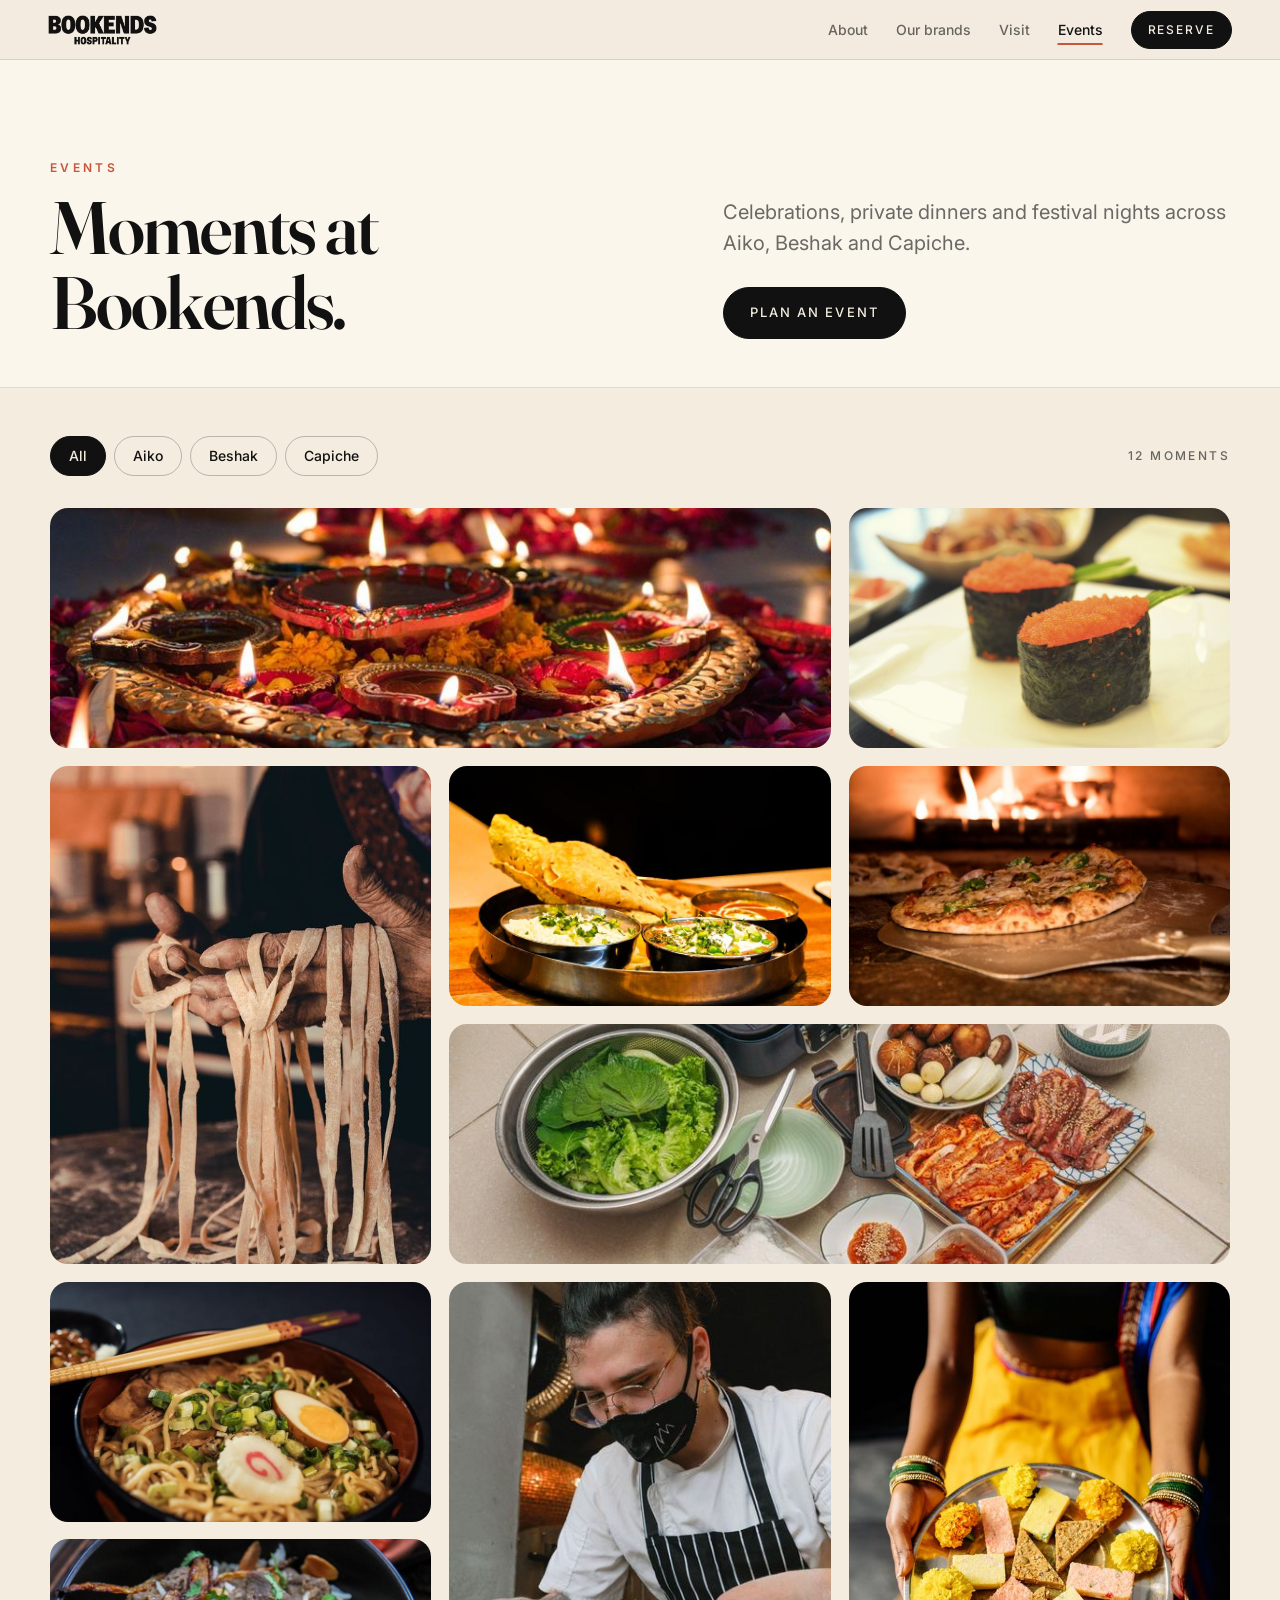
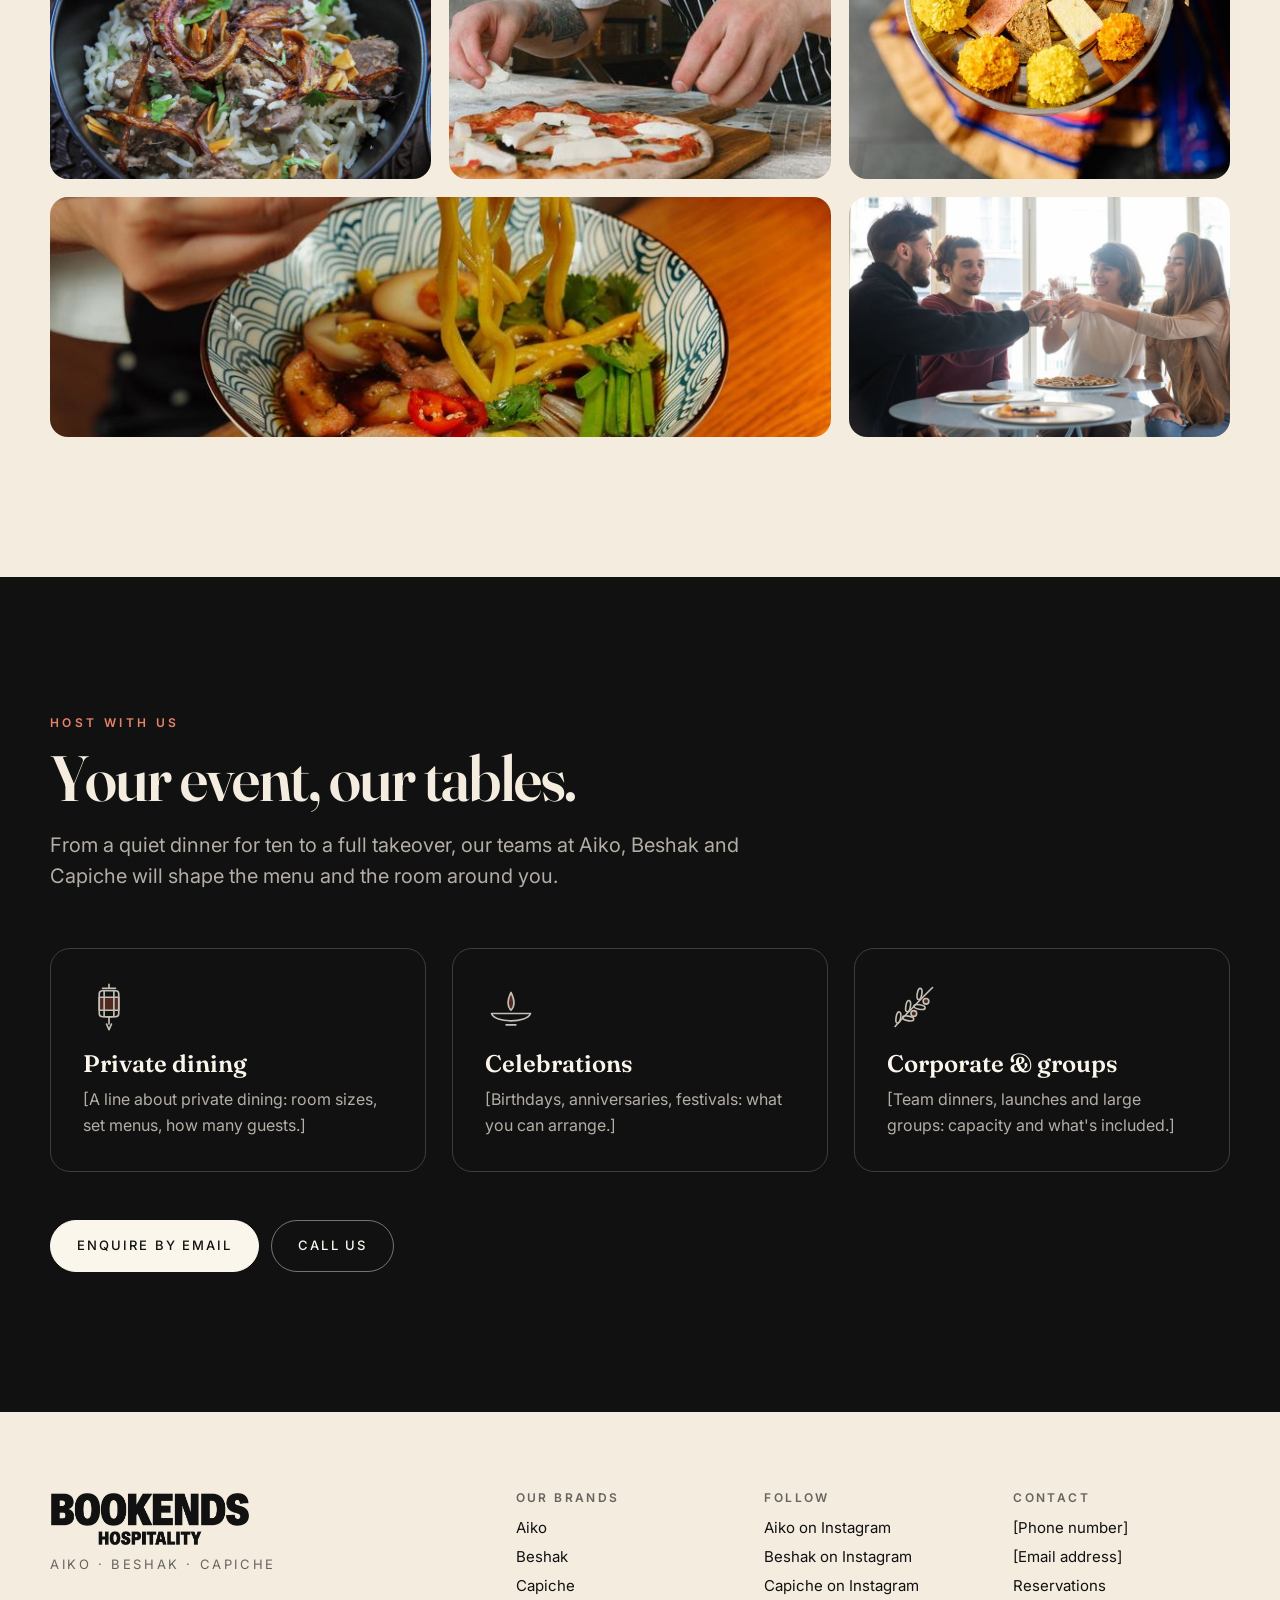
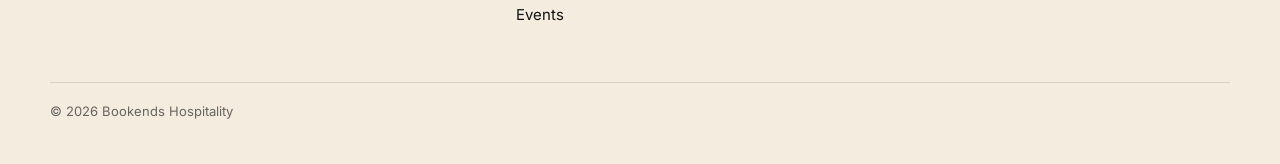
==== events.html @ 71fcf3c0 "Add sound to the intro: Enter screen, music and fight effects An Enter screen (with / without sound)" ====
<!doctype html>
<html lang="en">
<head>
  <meta charset="utf-8">
  <meta name="viewport" content="width=device-width, initial-scale=1, viewport-fit=cover">
  <title>Events · Bookends Hospitality</title>
  <meta name="description" content="Events at Bookends Hospitality: celebrations, private dining and festival nights at Aiko, Beshak and Capiche.">
  <meta name="theme-color" content="#F3ECDF">
  <!-- favicon: the Caiko logo, the official Bookends Hospitality mark -->
  <link rel="icon" type="image/png" sizes="32x32" href="assets/icon-32.png">
  <link rel="icon" type="image/png" sizes="64x64" href="assets/icon-64.png">
  <link rel="apple-touch-icon" href="assets/icon-180.png">

  <link rel="preconnect" href="https://fonts.googleapis.com">
  <link rel="preconnect" href="https://fonts.gstatic.com" crossorigin>
  <link rel="stylesheet" href="https://fonts.googleapis.com/css2?family=Fraunces:ital,opsz,wght@0,9..144,500..900;1,9..144,500..900&family=Inter:wght@400;500;600&display=swap">
  <link rel="stylesheet" href="css/style.css">
  <link rel="stylesheet" href="css/home.css">
  <link rel="stylesheet" href="css/events.css">
  <script>document.documentElement.classList.add('js')</script>
</head>
<body class="page">

  <header class="site-header is-shown" id="site-header">
    <a class="site-header__brand" href="index.html"><img src="assets/logo-black.png" width="1518" height="417" alt="Bookends Hospitality"></a>
    <nav class="site-header__nav" aria-label="Main">
      <a href="index.html#about">About</a>
      <a href="index.html#brands">Our brands</a>
      <a href="index.html#visit">Visit</a>
      <a href="events.html" aria-current="page">Events</a>
    </nav>
    <a class="btn btn--solid site-header__cta" href="index.html#reserve">Reserve</a>
  </header>

  <main id="top">
    <section class="page-head" aria-labelledby="events-title">
      <div class="wrap page-head__grid">
        <div>
          <p class="eyebrow reveal">Events</p>
          <h1 class="hero__title reveal" style="--d: 1" id="events-title">Moments at Bookends.</h1>
        </div>
        <div class="page-head__side">
          <p class="lede reveal" style="--d: 2">Celebrations, private dinners and festival nights across Aiko, Beshak and Capiche.</p>
          <a class="btn btn--solid btn--lg reveal" style="--d: 3" href="#host">Plan an event</a>
        </div>
      </div>
    </section>

    <!-- ================================================================
         The gallery is built by js/events.js from the EVENTS list there.
         ================================================================ -->
    <section class="section gallery-section" aria-labelledby="gallery-title">
      <div class="wrap">
        <div class="gallery-bar">
          <h2 class="visually-hidden" id="gallery-title">Gallery</h2>
          <div class="filters" role="group" aria-label="Show events from">
            <button type="button" data-filter="all" aria-pressed="true">All</button>
            <button type="button" data-filter="aiko" aria-pressed="false">Aiko</button>
            <button type="button" data-filter="beshak" aria-pressed="false">Beshak</button>
            <button type="button" data-filter="capiche" aria-pressed="false">Capiche</button>
          </div>
          <p class="gallery-count" id="gallery-count" aria-live="polite"></p>
        </div>
        <ul class="gallery" id="gallery"></ul>
      </div>
    </section>

    <section class="section section--dark" id="host" aria-labelledby="host-title">
      <div class="wrap">
        <p class="eyebrow reveal">Host with us</p>
        <h2 class="h2 reveal" id="host-title">Your event, our tables.</h2>
        <p class="lede reveal">From a quiet dinner for ten to a full takeover, our teams at Aiko, Beshak and Capiche will shape the menu and the room around you.</p>

        <div class="host">
          <article class="host__item reveal" style="--d: 0">
            <span class="host__icon" data-icon="lantern" aria-hidden="true"></span>
            <h3>Private dining</h3>
            <p>[A line about private dining: room sizes, set menus, how many guests.]</p>
          </article>
          <article class="host__item reveal" style="--d: 1">
            <span class="host__icon" data-icon="diya" aria-hidden="true"></span>
            <h3>Celebrations</h3>
            <p>[Birthdays, anniversaries, festivals: what you can arrange.]</p>
          </article>
          <article class="host__item reveal" style="--d: 2">
            <span class="host__icon" data-icon="olive" aria-hidden="true"></span>
            <h3>Corporate &amp; groups</h3>
            <p>[Team dinners, launches and large groups: capacity and what's included.]</p>
          </article>
        </div>

        <div class="host__cta reveal">
          <a class="btn btn--light btn--lg" data-link="group.email" href="#">Enquire by email</a>
          <a class="btn btn--outline-light btn--lg" data-link="group.phone" href="#">Call us</a>
        </div>
      </div>
    </section>
  </main>

  <footer class="site-footer" id="contact">
    <div class="wrap footer">
      <div class="footer__brand">
        <p class="footer__name"><img src="assets/logo-black.png" width="1518" height="417" alt="Bookends Hospitality" loading="lazy"></p>
        <p class="footer__tag">Aiko · Beshak · Capiche</p>
      </div>
      <nav class="footer__col" aria-label="Our brands">
        <h3>Our brands</h3>
        <a href="index.html#brands">Aiko</a>
        <a href="index.html#brands">Beshak</a>
        <a href="index.html#brands">Capiche</a>
        <a href="events.html">Events</a>
      </nav>
      <div class="footer__col">
        <h3>Follow</h3>
        <a data-link="aiko.instagram" href="#">Aiko on Instagram</a>
        <a data-link="beshak.instagram" href="#">Beshak on Instagram</a>
        <a data-link="capiche.instagram" href="#">Capiche on Instagram</a>
      </div>
      <div class="footer__col">
        <h3>Contact</h3>
        <a data-link="group.phone" href="#">[Phone number]</a>
        <a data-link="group.email" href="#">[Email address]</a>
        <a href="index.html#reserve">Reservations</a>
      </div>
    </div>
    <p class="footer__legal wrap"><span>© <span data-year>2026</span> Bookends Hospitality</span></p>
  </footer>

  <!-- full-screen photo viewer -->
  <dialog class="lightbox" id="lightbox" aria-label="Event photo">
    <div class="lightbox__frame">
      <button class="lightbox__close" type="button" aria-label="Close">
        <svg viewBox="0 0 24 24" width="22" height="22" aria-hidden="true"><path d="M6 6l12 12M18 6L6 18" fill="none" stroke="currentColor" stroke-width="2" stroke-linecap="round"/></svg>
      </button>
      <figure class="lightbox__figure">
        <div class="lightbox__media"></div>
        <figcaption>
          <p class="lightbox__title"></p>
          <p class="lightbox__meta"></p>
          <p class="lightbox__caption" hidden></p>
        </figcaption>
      </figure>
      <div class="lightbox__nav">
        <button class="lightbox__prev" type="button" aria-label="Previous photo">
          <svg viewBox="0 0 24 24" width="22" height="22" aria-hidden="true"><path d="M15 5l-7 7 7 7" fill="none" stroke="currentColor" stroke-width="2" stroke-linecap="round" stroke-linejoin="round"/></svg>
        </button>
        <span class="lightbox__count"></span>
        <button class="lightbox__next" type="button" aria-label="Next photo">
          <svg viewBox="0 0 24 24" width="22" height="22" aria-hidden="true"><path d="M9 5l7 7-7 7" fill="none" stroke="currentColor" stroke-width="2" stroke-linecap="round" stroke-linejoin="round"/></svg>
        </button>
      </div>
    </div>
  </dialog>

  <script src="js/essence.js"></script>
  <script src="js/home.js"></script>
  <script src="js/events.js"></script>
</body>
</html>
---- css/style.css ----
/* ==========================================================================
   Bookends Hospitality: fight intro
   This stylesheet lays out the FINAL "bookends" pose. intro.js animates into it.
   ========================================================================== */

:root {
  --paper: #F3ECDF;
  --paper-light: #FBF6EC;
  --ink: #111111;
  --ink-soft: rgba(17, 17, 17, .62);
  --accent: #C8553D;
  --stroke: 3px;

  /* stage geometry */
  --floor: 62%;                         /* where everyone stands, from the top */
  --fh: clamp(96px, 27vmin, 300px);     /* fighter height */
  --fw-max: 24vw;                       /* fighter max width */
  --th: clamp(140px, 40vmin, 440px);    /* tiger max height */
  --tw-max: 36vw;                       /* tiger max width (it's wide: width usually wins) */
  --aiko-x: 20%;
  --capiche-x: 80%;
  --bs: clamp(84px, 16vmin, 170px);     /* sushi / pizza hit burst size */
  --doodle: clamp(34px, 6.5vmin, 80px); /* background icon size */

  --font-display: 'Fraunces', Georgia, 'Times New Roman', serif;
  --font-ui: 'Inter', system-ui, -apple-system, 'Segoe UI', sans-serif;
}

/* phones and tall tablets */
@media (max-aspect-ratio: 4/5) {
  :root {
    --floor: 58%;
    --fh: 24vw;
    --fw-max: 26vw;
    --th: 36vw;
    --tw-max: 42vw;
    --aiko-x: 15%;
    --capiche-x: 85%;
  }
}

*, *::before, *::after { box-sizing: border-box; }

html, body { margin: 0; }

body {
  background: var(--paper);
  color: var(--ink);
  font-family: var(--font-ui);
  -webkit-font-smoothing: antialiased;
}

/* --- stage ---------------------------------------------------------------- */

.stage {
  position: relative;
  height: 100vh;
  height: 100svh;
  min-height: 360px;
  overflow: hidden;
  background:
    radial-gradient(120% 90% at 50% 45%, rgba(255, 255, 255, .35), rgba(255, 255, 255, 0) 60%),
    var(--paper);
  isolation: isolate;
}

/* paper grain */
.stage::before {
  content: '';
  position: absolute;
  inset: 0;
  z-index: -1;
  opacity: .07;
  pointer-events: none;
  background-image: url("data:image/svg+xml;utf8,<svg xmlns='http://www.w3.org/2000/svg' width='180' height='180'><filter id='n'><feTurbulence type='fractalNoise' baseFrequency='.85' numOctaves='2' stitchTiles='stitch'/><feColorMatrix values='0 0 0 0 0  0 0 0 0 0  0 0 0 0 0  0 0 0 .9 0'/></filter><rect width='100%' height='100%' filter='url(%23n)'/></svg>");
}

.stage__inner {
  position: absolute;
  inset: 0;
  will-change: transform, opacity;
}

.scene {
  position: absolute;
  inset: 0;
}

/* hold everything until images are loaded and the timeline is set */
.stage:not(.is-ready) .scene,
.stage:not(.is-ready) .title,
.stage:not(.is-ready) .skip { visibility: hidden; }

/* --- background: the essence of Korea (Aiko) on the left, Italy (Capiche)
       on the right, India (Beshak) ringing a mandala behind the title -------- */

.bg {
  position: absolute;
  inset: 0;
  z-index: 1;
  pointer-events: none;
}

.doodle {
  --s: 1;
  --size: calc(var(--doodle) * var(--s));
  position: absolute;
  width: var(--size);
  aspect-ratio: 1;
  margin: calc(var(--size) / -2) 0 0 calc(var(--size) / -2);
  color: var(--ink);
  visibility: hidden;
}

.doodle svg {
  display: block;
  width: 100%;
  height: 100%;
  overflow: visible;
  opacity: .24;
}

.doodle--beshak svg { opacity: .32; }

.f {
  fill: var(--accent);
  fill-opacity: .45;
}

.mandala {
  position: absolute;
  left: 0;
  top: 0;
  color: var(--ink);
  visibility: hidden;
}

.mandala svg {
  display: block;
  width: 100%;
  height: 100%;
  opacity: .11;
}

/* --- characters ------------------------------------------------------------
   .char        horizontal position (GSAP x)
   .char__lift  hops and drops   (GSAP y)
   .char__body  squash / spin    (GSAP scale, rotation)
   ------------------------------------------------------------------------- */

.char {
  position: absolute;
  left: var(--x);
  bottom: calc(100% - var(--floor));
  width: 0;                     /* zero-width anchor: content centers on --x */
  display: flex;
  justify-content: center;
  align-items: flex-end;
  z-index: 2;
  pointer-events: none;
}

.char--aiko    { --x: var(--aiko-x); }
.char--capiche { --x: var(--capiche-x); }
.char--tiger   { --x: 50%; z-index: 4; }

.char__lift,
.char__body { flex: none; }

.char__body {
  position: relative;
  transform-origin: 50% 100%;
}

/* the tiger's legs and tail: full-size layers stacked behind its body,
   so each joint hides under the body while the part swings */
.char--tiger .char__body { isolation: isolate; }

.char .rig {
  position: absolute;
  inset: 0;
  width: 100%;
  height: 100%;
  max-width: none;
  max-height: none;
  z-index: -1;
}

.char .rig--far  { z-index: -2; }
.char .rig--tail { z-index: -3; }

/* the head sits on top of the body, so its moving edges cover the neck */
.char .rig-head {
  position: absolute;
  inset: 0;
  z-index: 1;
}

.char .rig-head__part {
  position: absolute;
  inset: 0;
  width: 100%;
  height: 100%;
  max-width: none;
  max-height: none;
}

/* Caiko rides on the tiger's back; intro.js places it on the saddle */
.char .rider {
  position: absolute;
  z-index: 2;
  left: 0;
  top: 0;
  height: calc(var(--fh) * .78);
  width: auto;
  max-width: none;
  max-height: none;
  visibility: hidden;
}

.char img {
  display: block;
  height: var(--fh);
  width: auto;
  max-width: var(--fw-max);
  object-fit: contain;
  object-position: 50% 100%;
  user-select: none;
  -webkit-user-drag: none;
}

/* the tiger keeps its own proportions inside a max box, so its box = its art */
.char--tiger img {
  width: auto;
  height: auto;
  max-width: var(--tw-max);
  max-height: var(--th);
}

/* add to a .char to mirror its art so it faces the other way */
.is-flipped img { transform: scaleX(-1); }

.char__shadow {
  --s: var(--fh);
  position: absolute;
  left: 0;
  bottom: calc(var(--s) * -.045);
  width: calc(var(--s) * .72);
  height: calc(var(--s) * .09);
  margin-left: calc(var(--s) * -.36);
  border-radius: 50%;
  background: radial-gradient(closest-side, rgba(17, 17, 17, .3), rgba(17, 17, 17, 0));
}

.char--tiger .char__shadow {
  --s: var(--tw-max);
  height: calc(var(--s) * .06);
  bottom: calc(var(--s) * -.03);
}

/* --- brawl cloud ---------------------------------------------------------- */

.cloud {
  position: absolute;
  left: 0;
  top: 0;
  z-index: 3;
  pointer-events: none;
  visibility: hidden;
}

.cloud__wobble,
.cloud__layer {
  position: absolute;
  inset: 0;
}

.puff {
  position: absolute;
  aspect-ratio: 1;
  border-radius: 50%;
  background: var(--paper-light);
}

/* outlines sit under the fills, so overlapping puffs read as one cloud */
.cloud__layer--outline .puff { box-shadow: 0 0 0 var(--stroke) var(--ink); }

/* --- effects -------------------------------------------------------------- */

.fx {
  position: absolute;
  inset: 0;
  z-index: 5;
  pointer-events: none;
}

.fx > * {
  position: absolute;
  left: 0;
  top: 0;
  visibility: hidden;
}

.bolt {
  width: clamp(84px, 18vmin, 200px);
  aspect-ratio: 1;
}

.bolt svg {
  display: block;
  width: 100%;
  height: 100%;
  overflow: visible;
}

.bolt path {
  fill: #FFFFFF;
  stroke: var(--ink);
  stroke-width: 3.4;
}

.bolt .bolt__sparks {
  fill: none;
  stroke-width: 2.6;
}

.burst {
  width: var(--bs);
  aspect-ratio: 1;
  display: grid;
  place-items: center;
}

.burst > svg {
  position: absolute;
  inset: 0;
  width: 100%;
  height: 100%;
  overflow: visible;
}

.burst polygon {
  fill: var(--paper-light);
  stroke: var(--ink);
  stroke-width: 3;
  stroke-linejoin: round;
}

.burst__food {
  position: relative;
  display: block;
  width: 64%;
  aspect-ratio: 1;
  transform: rotate(-10deg);
}

.burst__food svg {
  display: block;
  width: 100%;
  overflow: visible;
}

.bit {
  font: 900 clamp(16px, 3.6vmin, 36px)/1 var(--font-display);
  color: var(--ink);
  white-space: nowrap;
}

.bit--accent { color: var(--accent); }

.heart {
  font: 900 clamp(18px, 3.4vmin, 34px)/1 var(--font-display);
  color: var(--accent);
}

.ring {
  border-radius: 50%;
  border: 3px solid var(--ink);
}

.dust {
  width: clamp(14px, 3vmin, 30px);
  aspect-ratio: 1;
  border-radius: 50%;
  background: var(--paper-light);
  box-shadow: 0 0 0 2px var(--ink);
}

/* --- title ---------------------------------------------------------------- */

/* the final screen: title centred, once the tiger has carried Caiko away */
.title {
  position: absolute;
  inset: 0;
  z-index: 6;
  display: flex;
  flex-direction: column;
  align-items: center;
  justify-content: center;
  padding: 16px;
  text-align: center;
  pointer-events: none;
}

.title .replay { pointer-events: auto; }

.title h1 {
  margin: 0;
  font-family: var(--font-display);
  font-weight: 600;
  font-variation-settings: 'opsz' 144;
  font-size: clamp(36px, 8vmin, 104px);
  line-height: 1.02;
  letter-spacing: -.02em;
  text-wrap: balance;
}

.brands {
  display: flex;
  justify-content: center;
  gap: clamp(20px, 5vw, 56px);
  margin: clamp(10px, 2vmin, 18px) 0 0;
  padding: 0;
  list-style: none;
}

.brands li {
  display: flex;
  flex-direction: column;
  align-items: center;
  gap: 4px;
}

.brands__name {
  margin-right: -.3em;   /* balance the trailing letter-spacing */
  font-size: clamp(11px, 1.5vmin, 14px);
  font-weight: 500;
  letter-spacing: .3em;
  text-transform: uppercase;
  color: var(--ink-soft);
}

/* short landscape screens: one line per brand so the title block fits */
@media (max-height: 500px) {
  :root { --floor: 58%; }
  .brands li { flex-direction: row; align-items: baseline; gap: 6px; }
}

/* --- buttons -------------------------------------------------------------- */

.btn {
  display: inline-flex;
  align-items: center;
  gap: 8px;
  min-height: 40px;
  padding: 10px 18px;
  font: 500 12px/1 var(--font-ui);
  letter-spacing: .16em;
  text-transform: uppercase;
  color: var(--ink);
  background: transparent;
  border: 1px solid rgba(17, 17, 17, .35);
  border-radius: 999px;
  cursor: pointer;
  transition: background-color .2s, color .2s, border-color .2s;
}

.btn:hover {
  background: var(--ink);
  border-color: var(--ink);
  color: var(--paper);
}

.btn:focus-visible {
  outline: 2px solid var(--accent);
  outline-offset: 3px;
}

.replay { margin-top: clamp(14px, 3vmin, 28px); }

.skip {
  position: absolute;
  right: max(16px, env(safe-area-inset-right));
  bottom: max(16px, env(safe-area-inset-bottom));
  z-index: 10;
}

@media (min-width: 768px) {
  .skip { right: 32px; bottom: 28px; }
}

/* without GSAP (CDN blocked) the page simply shows the final pose */
.no-anim .skip,
.no-anim .replay,
.no-anim .char { display: none; }

/* --- Enter screen: with or without sound (index only) ------------------------- */

.gate { display: none; }

.js .gate {
  position: fixed;
  inset: 0;
  z-index: 100;
  display: grid;
  place-items: center;
  padding: 24px 16px;
  background:
    radial-gradient(120% 90% at 50% 45%, rgba(255, 255, 255, .4), rgba(255, 255, 255, 0) 60%),
    var(--paper);
  transition: opacity .6s ease, visibility .6s;
}

.js .gate[hidden] { display: none; }

.gate.is-leaving {
  opacity: 0;
  visibility: hidden;
}

@media (prefers-reduced-motion: reduce) {
  .js .gate { display: none; }
}

html.is-gated,
html.is-gated body { overflow: hidden; }

.gate__inner {
  display: grid;
  justify-items: center;
  gap: clamp(14px, 2.4vmin, 22px);
  text-align: center;
}

.gate__mark {
  width: clamp(72px, 13vmin, 120px);
  height: auto;
  translate: -12.5% 0;          /* centre Caiko's body, not the red C */
  transform-origin: 50% 100%;
  animation: gate-bob 3.2s ease-in-out infinite;
}

@keyframes gate-bob { 50% { transform: translateY(-5%) rotate(-3deg); } }

.gate__logo {
  width: clamp(180px, 34vmin, 320px);
  height: auto;
}

.gate__title {
  margin: clamp(6px, 1.4vmin, 14px) 0 0;
  font: italic 500 clamp(17px, 2.4vmin, 22px)/1.35 var(--font-display);
  color: var(--ink-soft);
}

.gate__actions {
  display: flex;
  flex-wrap: wrap;
  justify-content: center;
  gap: 12px;
  margin-top: 6px;
}

.gate .btn svg { flex: none; }

/* --- sound button, on the intro only ----------------------------------------- */

.sound {
  position: absolute;
  left: max(16px, env(safe-area-inset-left));
  bottom: max(16px, env(safe-area-inset-bottom));
  z-index: 10;
  display: grid;
  place-items: center;
  width: 44px;
  height: 44px;
  padding: 0;
  color: var(--ink);
  background: var(--paper-light);
  border: 1px solid rgba(17, 17, 17, .22);
  border-radius: 50%;
  box-shadow: 0 4px 14px rgba(17, 17, 17, .12);
  cursor: pointer;
  transition: opacity .4s ease, visibility .4s, border-color .2s;
}

.sound:hover { border-color: var(--ink); }

.sound:focus-visible {
  outline: 2px solid var(--accent);
  outline-offset: 3px;
}

.sound .sound__waves { display: none; }
.sound.is-playing .sound__waves { display: inline; animation: sound-pulse 1.6s ease-in-out infinite; }
.sound.is-playing .sound__off { display: none; }

@keyframes sound-pulse { 50% { opacity: .35; } }

/* hidden before the intro starts and once it has finished */
.stage:not(.is-ready) .sound,
.stage.is-done .sound {
  opacity: 0;
  visibility: hidden;
}

@media (prefers-reduced-motion: reduce) {
  .sound.is-playing .sound__waves,
  .gate__mark { animation: none; }
}
---- css/home.css ----
/* ==========================================================================
   Bookends Hospitality: the home page below the intro
   Uses the tokens from style.css (--paper, --ink, --accent, fonts).
   ========================================================================== */

:root {
  --line: rgba(17, 17, 17, .12);
  --accent-on-dark: #E8836A;
  --wrap: 1180px;
  --header-h: 60px;
}

html { scroll-behavior: smooth; }

@media (prefers-reduced-motion: reduce) {
  html { scroll-behavior: auto; }
}

.wrap {
  width: min(var(--wrap), calc(100% - 32px));
  margin-inline: auto;
}

/* --- buttons (extends .btn from style.css) -------------------------------- */

.btn { text-decoration: none; }

.btn--solid {
  background: var(--ink);
  border-color: var(--ink);
  color: var(--paper);
}

.btn--solid:hover {
  background: var(--accent);
  border-color: var(--accent);
  color: var(--paper-light);
}

/* links still waiting for their real URL (set in js/home.js) */
.is-todo { cursor: help; }

/* --- header: slides in once the intro is scrolled past -------------------- */

.site-header {
  position: fixed;
  inset: 0 0 auto 0;
  z-index: 50;
  height: var(--header-h);
  display: flex;
  align-items: center;
  gap: 28px;
  padding-inline: clamp(16px, 4vw, 48px);
  background: rgba(243, 236, 223, .9);
  -webkit-backdrop-filter: blur(10px);
  backdrop-filter: blur(10px);
  border-bottom: 1px solid var(--line);
  transform: translateY(-100%);
  transition: transform .35s ease;
}

.site-header.is-shown { transform: none; }

.site-header__brand {
  margin-right: auto;
  font: 600 22px/1 var(--font-display);
  letter-spacing: -.01em;
  color: var(--ink);
  text-decoration: none;
}

.site-header__brand img {
  display: block;
  width: auto;
  height: 30px;
}

.site-header__nav {
  display: flex;
  gap: 28px;
}

.site-header__nav a {
  font: 500 14px/1 var(--font-ui);
  color: var(--ink-soft);
  text-decoration: none;
}

.site-header__nav a:hover { color: var(--ink); }

.site-header__cta { min-height: 38px; padding: 8px 16px; }

@media (max-width: 720px) {
  .site-header__nav { display: none; }
}

/* --- scroll cue at the bottom of the intro -------------------------------- */

.scroll-cue {
  position: absolute;
  left: 50%;
  bottom: max(20px, env(safe-area-inset-bottom));
  z-index: 9;
  display: flex;
  flex-direction: column;
  align-items: center;
  gap: 6px;
  translate: -50% 0;
  font: 600 11px/1 var(--font-ui);
  letter-spacing: .28em;
  text-transform: uppercase;
  color: var(--ink);
  text-decoration: none;
  opacity: 0;
  pointer-events: none;
  transition: opacity .6s ease;
}

.stage.is-done .scroll-cue {
  opacity: 1;
  pointer-events: auto;
}

.scroll-cue svg { animation: cue-bob 1.6s ease-in-out infinite; }

@keyframes cue-bob {
  50% { transform: translateY(6px); }
}

/* --- sections ------------------------------------------------------------ */

.section {
  padding-block: clamp(72px, 11vw, 140px);
  scroll-margin-top: var(--header-h);
}

.eyebrow {
  margin: 0 0 16px;
  font: 600 12px/1 var(--font-ui);
  letter-spacing: .28em;
  text-transform: uppercase;
  color: var(--accent);
}

.h2 {
  margin: 0;
  font-family: var(--font-display);
  font-weight: 600;
  font-variation-settings: 'opsz' 144;
  font-size: clamp(34px, 5.4vw, 64px);
  line-height: 1.04;
  letter-spacing: -.02em;
  text-wrap: balance;
}

.lede {
  max-width: 56ch;
  margin: 18px 0 0;
  font-size: clamp(17px, 1.6vw, 20px);
  line-height: 1.55;
  color: var(--ink-soft);
}

/* reveal on scroll (only when JS is running, so nothing stays hidden without it) */
.js .reveal {
  opacity: 0;
  transform: translateY(26px);
  transition: opacity .8s ease, transform .8s cubic-bezier(.2, .7, .2, 1);
  transition-delay: calc(var(--d, 0) * 110ms);
}

.js .reveal.is-in {
  opacity: 1;
  transform: none;
}

@media (prefers-reduced-motion: reduce) {
  .js .reveal { transform: none; transition: opacity .4s ease; }
}

/* --- our brands --------------------------------------------------------- */

.cards {
  display: grid;
  grid-template-columns: repeat(3, 1fr);
  gap: clamp(16px, 2vw, 28px);
  margin-top: clamp(40px, 6vw, 72px);
}

.card {
  position: relative;
  overflow: hidden;
  display: flex;
  flex-direction: column;
  padding: clamp(24px, 3vw, 36px);
  background: var(--paper-light);
  border: 1px solid var(--line);
  border-radius: 24px;
}

.card__icon {
  position: absolute;
  top: -10px;
  right: -12px;
  width: 150px;
  color: var(--ink);
  opacity: .07;
  pointer-events: none;
}

.card__icon svg { display: block; width: 100%; height: auto; }

.card__logo {
  height: 120px;
  display: flex;
  align-items: flex-end;
  margin-bottom: 28px;
}

.card__logo img {
  max-height: 100%;
  max-width: 60%;
  object-fit: contain;
}

.card--wide-logo .card__logo img { max-width: 92%; }

.card__cuisine {
  margin: 0 0 6px;
  font: italic 500 16px/1 var(--font-display);
  color: var(--accent);
}

.card__name {
  margin: 0;
  font: 600 clamp(28px, 2.6vw, 36px)/1.05 var(--font-display);
  letter-spacing: -.01em;
}

.card__text {
  margin: 12px 0 18px;
  line-height: 1.55;
  color: var(--ink-soft);
}

.card__dishes {
  display: flex;
  flex-wrap: wrap;
  gap: 8px;
  margin: 0 0 28px;
  padding: 0;
  list-style: none;
}

.card__dishes li {
  padding: 8px 12px;
  font: 500 13px/1 var(--font-ui);
  background: var(--paper);
  border: 1px solid var(--line);
  border-radius: 999px;
}

.card__actions {
  display: flex;
  flex-wrap: wrap;
  gap: 10px;
  margin-top: auto;
}

.card__actions .btn {
  padding-inline: 14px;
  letter-spacing: .1em;
}

/* --- light band (hero, brands) ---------------------------------------------- */

.section--light {
  background: var(--paper-light);
  border-block: 1px solid var(--line);
}

/* cards and chips sit a shade darker on the light band */
.section--light .card { background: var(--paper); }
.section--light .card__dishes li { background: var(--paper-light); }

/* --- hero: the first view after the intro ------------------------------------ */

.hero {
  display: flex;
  align-items: center;
  min-height: calc(100vh - var(--header-h));
  min-height: calc(100svh - var(--header-h));
  padding-block: clamp(64px, 8vw, 110px);
  overflow: hidden;
  scroll-margin-top: var(--header-h);
  background: var(--paper-light);
  border-bottom: 1px solid var(--line);
}

.hero__grid {
  display: grid;
  grid-template-columns: 1.05fr 1fr;
  gap: clamp(32px, 5vw, 80px);
  align-items: center;
}

.hero__title {
  margin: 0;
  font-family: var(--font-display);
  font-weight: 600;
  font-variation-settings: 'opsz' 144;
  font-size: clamp(42px, 5.8vw, 88px);
  line-height: 1;
  letter-spacing: -.025em;
  text-wrap: balance;
}

.hero .lede { margin-top: 22px; }

.hero__actions {
  display: flex;
  flex-wrap: wrap;
  gap: 12px;
  margin-top: clamp(28px, 3.4vw, 40px);
}

.btn--lg {
  min-height: 52px;
  padding: 14px 26px;
  font-size: 13px;
}

.hero__brands {
  display: flex;
  flex-wrap: wrap;
  gap: clamp(16px, 2.6vw, 32px);
  margin: clamp(36px, 4.5vw, 56px) 0 0;
  padding: clamp(20px, 2.4vw, 28px) 0 0;
  list-style: none;
  border-top: 1px solid var(--line);
}

.hero__brands a {
  display: flex;
  align-items: center;
  gap: 12px;
  color: var(--ink);
  text-decoration: none;
}

.hero__brands img {
  width: 40px;
  height: 40px;
  object-fit: contain;
}

.hero__brands img.is-wide { width: 64px; }

.hero__brands span { display: grid; gap: 3px; }

.hero__brands b { font: 600 17px/1 var(--font-display); }

.hero__brands i {
  font: italic 500 13px/1 var(--font-display);
  color: var(--accent);
}

.hero__brands a:hover b { text-decoration: underline; text-underline-offset: 4px; }

.hero__art {
  position: relative;
  display: grid;
  place-items: center;
  width: min(100%, 560px);
  aspect-ratio: 1;
  margin: 0 0 0 auto;
}

.hero__mandala {
  position: absolute;
  inset: 0;
  color: var(--ink);
  opacity: .1;
}

.hero__mandala svg {
  width: 100%;
  height: 100%;
  animation: hero-spin 120s linear infinite;
}

/* Caiko, the Bookends mark, standing in the mandala. The red C sticks out to
   the left, so the image is shifted to put the stickman's head and body
   (62.5% across the image) on the mandala's centre line. */
.hero__caiko {
  position: relative;
  width: 46%;
  height: auto;
  translate: -12.5% 0;
  transform-origin: 50% 100%;
  animation: hero-bob 3.6s ease-in-out infinite;
}

@keyframes hero-spin { to { transform: rotate(360deg); } }
@keyframes hero-bob { 50% { transform: translateY(-3%) rotate(-2deg); } }

@media (prefers-reduced-motion: reduce) {
  .hero__mandala svg,
  .hero__caiko { animation: none; }
}

/* --- about: the story ------------------------------------------------------------ */

.story {
  display: grid;
  grid-template-columns: 1fr 1.1fr;
  gap: clamp(28px, 6vw, 96px);
  align-items: start;
}

.story__body p {
  max-width: 56ch;
  margin: 0 0 18px;
  font-size: 17px;
  line-height: 1.65;
  color: var(--ink-soft);
}

.story__body .stats { margin-top: 36px; }

.stats {
  display: flex;
  gap: clamp(24px, 4vw, 48px);
  margin: 36px 0 0;
  padding: 0;
  list-style: none;
}

.stats li { display: grid; gap: 8px; }

.stats strong {
  font: 600 clamp(32px, 4vw, 48px)/1 var(--font-display);
  color: var(--ink);
}

.stats span {
  font: 500 12px/1 var(--font-ui);
  letter-spacing: .2em;
  text-transform: uppercase;
  color: var(--ink-soft);
}

/* --- locations & hours ----------------------------------------------------- */

.visits {
  display: grid;
  grid-template-columns: repeat(3, 1fr);
  margin-top: clamp(40px, 6vw, 64px);
  border-top: 2px solid var(--ink);
}

.visit {
  padding: 28px clamp(16px, 2.5vw, 32px) 8px 0;
}

.visit + .visit {
  padding-left: clamp(16px, 2.5vw, 32px);
  border-left: 1px solid var(--line);
}

.visit__name {
  display: flex;
  align-items: baseline;
  gap: 10px;
  margin: 0 0 16px;
  font: 600 28px/1 var(--font-display);
}

.visit__name span {
  font: italic 500 15px/1 var(--font-display);
  color: var(--accent);
}

.visit__address {
  margin: 0 0 16px;
  font-style: normal;
  line-height: 1.6;
  color: var(--ink-soft);
}

.visit__hours {
  display: grid;
  grid-template-columns: auto 1fr;
  gap: 6px 18px;
  margin: 0 0 16px;
  font-size: 15px;
}

.visit__hours dt { color: var(--ink-soft); }
.visit__hours dd { margin: 0; font-variant-numeric: tabular-nums; }

.visit__phone { margin: 0 0 14px; }
.visit__phone a { color: var(--ink); text-decoration: none; }

.link-arrow {
  font: 600 14px/1 var(--font-ui);
  color: var(--ink);
  text-underline-offset: 5px;
}

.link-arrow:hover { color: var(--accent); }

/* --- reservations (dark band) ------------------------------------------------ */

.section--dark {
  background: var(--ink);
  color: var(--paper);
}

.section--dark .eyebrow { color: var(--accent-on-dark); }
.section--dark .lede { color: rgba(243, 236, 223, .72); }

.reserve {
  display: grid;
  grid-template-columns: repeat(3, 1fr);
  gap: 16px;
  margin-top: clamp(36px, 5vw, 56px);
}

.reserve__option {
  display: grid;
  grid-template-columns: 72px 1fr auto;
  align-items: center;
  gap: 16px;
  padding: 18px 20px;
  color: var(--ink);
  text-decoration: none;
  background: var(--paper-light);
  border-radius: 18px;
  transition: transform .2s ease, box-shadow .2s ease;
}

.reserve__option:hover {
  transform: translateY(-3px);
  box-shadow: 0 12px 30px rgba(0, 0, 0, .35);
}

.reserve__option:focus-visible {
  outline: 2px solid var(--accent-on-dark);
  outline-offset: 3px;
}

.reserve__logo {
  width: 72px;
  height: 56px;
  object-fit: contain;
}

.reserve__name {
  display: block;
  font: 600 22px/1.1 var(--font-display);
}

.reserve__cuisine {
  display: block;
  margin-top: 4px;
  font: italic 500 14px/1 var(--font-display);
  color: var(--accent);
}

.reserve__go {
  font: 600 12px/1 var(--font-ui);
  letter-spacing: .14em;
  text-transform: uppercase;
  white-space: nowrap;
}

.reserve__note {
  margin: 32px 0 0;
  color: rgba(243, 236, 223, .75);
}

.reserve__note a { color: var(--paper); text-underline-offset: 4px; }

/* --- footer ----------------------------------------------------------------- */

.site-footer {
  padding: clamp(56px, 7vw, 80px) 0 32px;
  background: var(--paper);
}

.footer {
  display: grid;
  grid-template-columns: 2fr 1fr 1fr 1fr;
  gap: 32px;
}

.footer__name {
  margin: 0;
  font: 600 26px/1.1 var(--font-display);
}

.footer__name img {
  display: block;
  width: 200px;
  height: auto;
}

.footer__tag {
  margin: 10px 0 0;
  font-size: 13px;
  letter-spacing: .2em;
  text-transform: uppercase;
  color: var(--ink-soft);
}

.footer__col h3 {
  margin: 0 0 14px;
  font: 600 12px/1 var(--font-ui);
  letter-spacing: .2em;
  text-transform: uppercase;
  color: var(--ink-soft);
}

.footer__col a {
  display: block;
  margin: 0 0 10px;
  font-size: 15px;
  color: var(--ink);
  text-decoration: none;
}

.footer__col a:hover { text-decoration: underline; text-underline-offset: 4px; }

.footer__legal {
  margin-top: 48px;
  padding-top: 20px;
  font-size: 13px;
  color: var(--ink-soft);
  border-top: 1px solid var(--line);
  display: flex;
  flex-wrap: wrap;
  justify-content: space-between;
  gap: 8px 24px;
}

.footer__credit a { color: inherit; text-underline-offset: 3px; }

/* --- small screens ----------------------------------------------------------- */

@media (max-width: 900px) {
  .cards,
  .reserve,
  .visits { grid-template-columns: 1fr; }

  .hero { min-height: 0; }
  .hero__grid,
  .story { grid-template-columns: 1fr; }
  .hero__art { width: min(100%, 420px); margin: 12px auto 0; }

  .visit,
  .visit + .visit {
    padding: 24px 0;
    border-left: 0;
    border-bottom: 1px solid var(--line);
  }

  .footer { grid-template-columns: 1fr 1fr; }
  .footer__brand { grid-column: 1 / -1; }
}

@media (max-width: 420px) {
  .card__actions .btn { flex: 1 1 100%; justify-content: center; }
  .reserve__option { grid-template-columns: 56px 1fr auto; gap: 12px; padding: 16px; }
  .reserve__logo { width: 56px; height: 44px; }
}
---- css/events.css ----
/* ==========================================================================
   Bookends Hospitality: events page (on top of style.css and home.css)
   ========================================================================== */

.page main { padding-top: var(--header-h); }

.is-locked,
.is-locked body { overflow: hidden; }

.visually-hidden {
  position: absolute;
  width: 1px;
  height: 1px;
  overflow: hidden;
  clip: rect(0 0 0 0);
  white-space: nowrap;
}

/* the header link for the page you're on */
.site-header__nav a[aria-current="page"] {
  color: var(--ink);
  text-decoration: underline;
  text-decoration-color: var(--accent);
  text-decoration-thickness: 2px;
  text-underline-offset: 8px;
}

/* --- page heading ----------------------------------------------------------- */

.page-head {
  padding-block: clamp(56px, 8vw, 110px) clamp(28px, 4vw, 48px);
  background: var(--paper-light);
  border-bottom: 1px solid var(--line);
}

.page-head__grid {
  display: grid;
  grid-template-columns: 1.2fr 1fr;
  gap: clamp(24px, 5vw, 80px);
  align-items: end;
}

.page-head .lede { margin: 0 0 28px; }

/* --- gallery ---------------------------------------------------------------- */

.gallery-section { padding-top: clamp(32px, 4vw, 48px); }

.gallery-bar {
  display: flex;
  flex-wrap: wrap;
  align-items: center;
  justify-content: space-between;
  gap: 16px;
  margin-bottom: clamp(20px, 3vw, 32px);
}

.filters {
  display: flex;
  flex-wrap: wrap;
  gap: 8px;
}

.filters button {
  min-height: 40px;
  padding: 10px 18px;
  font: 500 14px/1 var(--font-ui);
  color: var(--ink);
  background: transparent;
  border: 1px solid rgba(17, 17, 17, .25);
  border-radius: 999px;
  cursor: pointer;
  transition: background-color .2s, color .2s, border-color .2s;
}

.filters button:hover { border-color: var(--ink); }

.filters button[aria-pressed="true"] {
  color: var(--paper);
  background: var(--ink);
  border-color: var(--ink);
}

.filters button:focus-visible {
  outline: 2px solid var(--accent);
  outline-offset: 3px;
}

.gallery-count {
  margin: 0;
  font: 500 12px/1 var(--font-ui);
  letter-spacing: .2em;
  text-transform: uppercase;
  color: var(--ink-soft);
}

.gallery {
  display: grid;
  /* 3 columns on desktop: 6 regular + 6 double tiles fill it edge to edge */
  grid-template-columns: repeat(auto-fill, minmax(320px, 1fr));
  grid-auto-rows: 240px;
  grid-auto-flow: dense;
  gap: clamp(10px, 1.4vw, 18px);
  margin: 0;
  padding: 0;
  list-style: none;
}

.tile--wide { grid-column: span 2; }
.tile--tall { grid-row: span 2; }

.tile__btn {
  position: relative;
  display: block;
  width: 100%;
  height: 100%;
  padding: 0;
  overflow: hidden;
  background: var(--paper-light);
  border: 0;
  border-radius: 18px;
  cursor: zoom-in;
}

.tile__btn:focus-visible {
  outline: 2px solid var(--accent);
  outline-offset: 3px;
}

.tile__btn img {
  display: block;
  width: 100%;
  height: 100%;
  object-fit: cover;
  transition: transform .6s cubic-bezier(.2, .7, .2, 1);
}

.tile__btn:hover img { transform: scale(1.04); }

/* the caption slides up on hover; always shown on touch screens */
.tile__cap {
  position: absolute;
  inset: auto 0 0 0;
  display: grid;
  gap: 4px;
  padding: 40px 18px 16px;
  text-align: left;
  color: var(--paper-light);
  background: linear-gradient(transparent, rgba(17, 17, 17, .78));
  opacity: 0;
  transform: translateY(8px);
  transition: opacity .3s ease, transform .3s ease;
}

.tile__cap b { font: 600 19px/1.15 var(--font-display); }

.tile__cap span {
  font: 500 11px/1 var(--font-ui);
  letter-spacing: .18em;
  text-transform: uppercase;
  opacity: .85;
}

.tile__btn:hover .tile__cap,
.tile__btn:focus-visible .tile__cap {
  opacity: 1;
  transform: none;
}

@media (hover: none) {
  .tile__cap { opacity: 1; transform: none; }
}

/* placeholder tile until the event's photo is added */
.ph {
  position: absolute;
  inset: 0;
  display: grid;
  place-items: center;
  align-content: center;
  gap: 14px;
  padding-bottom: 64px;          /* centre it in the space above the caption */
  color: var(--ink);
  background: var(--paper-light);
  border: 1px solid var(--line);
  border-radius: inherit;
}

.ph svg {
  width: min(30%, 104px);
  height: auto;
  opacity: .22;
}

.ph__label {
  font: 500 11px/1 var(--font-ui);
  letter-spacing: .2em;
  text-transform: uppercase;
  color: var(--ink-soft);
}

.tile--tall .ph svg,
.tile--wide .ph svg { width: min(34%, 140px); }

.ph--beshak { background: #F6E9DF; }
.ph--capiche { background: #F7E6E1; }

/* placeholder tiles keep their caption visible, so the grid reads */
.tile__btn:has(.ph) .tile__cap {
  opacity: 1;
  transform: none;
  color: var(--ink);
  background: none;
}

/* --- host with us ------------------------------------------------------------- */

.host {
  display: grid;
  grid-template-columns: repeat(3, 1fr);
  gap: clamp(16px, 2vw, 28px);
  margin-top: clamp(36px, 5vw, 56px);
}

.host__item {
  padding: clamp(22px, 2.6vw, 32px);
  border: 1px solid rgba(243, 236, 223, .2);
  border-radius: 20px;
}

.host__icon {
  display: block;
  width: 52px;
  margin-bottom: 18px;
  color: var(--paper);
  opacity: .8;
}

.host__icon svg { display: block; width: 100%; height: auto; }

.host__item h3 {
  margin: 0 0 10px;
  font: 600 24px/1.1 var(--font-display);
  color: var(--paper-light);
}

.host__item p {
  margin: 0;
  line-height: 1.6;
  color: rgba(243, 236, 223, .72);
}

.host__cta {
  display: flex;
  flex-wrap: wrap;
  gap: 12px;
  margin-top: clamp(32px, 4vw, 48px);
}

.btn--light {
  color: var(--ink);
  background: var(--paper-light);
  border-color: var(--paper-light);
}

.btn--light:hover {
  color: var(--paper-light);
  background: var(--accent);
  border-color: var(--accent);
}

.btn--outline-light {
  color: var(--paper-light);
  border-color: rgba(243, 236, 223, .45);
}

.btn--outline-light:hover {
  color: var(--ink);
  background: var(--paper-light);
  border-color: var(--paper-light);
}

/* --- lightbox ----------------------------------------------------------------- */

.lightbox {
  width: 100%;
  max-width: none;
  height: 100%;
  max-height: none;
  margin: 0;
  padding: 0;
  color: var(--paper-light);
  background: transparent;
  border: 0;
}

.lightbox::backdrop {
  background: rgba(12, 12, 12, .92);
  -webkit-backdrop-filter: blur(4px);
  backdrop-filter: blur(4px);
}

.lightbox[open] { animation: lb-in .25s ease; }

@keyframes lb-in { from { opacity: 0; } }

.lightbox__frame {
  position: relative;
  display: grid;
  grid-template-rows: 1fr auto;
  height: 100%;
  padding: clamp(56px, 7vh, 72px) clamp(16px, 5vw, 72px) clamp(16px, 3vh, 28px);
  pointer-events: none;           /* clicks on the empty frame fall through to the backdrop */
}

.lightbox__frame > * { pointer-events: auto; }

.lightbox__figure {
  display: grid;
  grid-template-rows: minmax(0, 1fr) auto;
  gap: 16px;
  min-height: 0;
  margin: 0;
  justify-items: center;
}

.lightbox__media {
  position: relative;
  width: 100%;
  height: 100%;
  min-height: 0;
}

/* the photo scales to fit the space left above the caption */
.lightbox__media img,
.lightbox__media .ph {
  position: absolute;
  inset: 0;
  width: 100%;
  height: 100%;
}

.lightbox__media img { object-fit: contain; }

.lightbox__media .ph {
  padding-bottom: 0;
  border-radius: 14px;
}

.lightbox figcaption { text-align: center; }

.lightbox__title {
  margin: 0;
  font: 600 clamp(20px, 2.4vw, 28px)/1.2 var(--font-display);
}

.lightbox__meta {
  margin: 6px 0 0;
  font: 500 12px/1 var(--font-ui);
  letter-spacing: .2em;
  text-transform: uppercase;
  color: rgba(243, 236, 223, .7);
}

.lightbox__caption {
  max-width: 60ch;
  margin: 10px auto 0;
  line-height: 1.55;
  color: rgba(243, 236, 223, .85);
}

.lightbox__nav {
  display: flex;
  align-items: center;
  justify-content: center;
  gap: 18px;
  margin-top: 14px;
}

.lightbox__count {
  min-width: 56px;
  text-align: center;
  font: 500 13px/1 var(--font-ui);
  font-variant-numeric: tabular-nums;
  color: rgba(243, 236, 223, .7);
}

.lightbox button {
  display: grid;
  place-items: center;
  width: 46px;
  height: 46px;
  padding: 0;
  color: var(--paper-light);
  background: rgba(243, 236, 223, .1);
  border: 1px solid rgba(243, 236, 223, .25);
  border-radius: 50%;
  cursor: pointer;
  transition: background-color .2s;
}

.lightbox button:hover { background: rgba(243, 236, 223, .22); }

.lightbox button:focus-visible {
  outline: 2px solid var(--accent-on-dark);
  outline-offset: 2px;
}

.lightbox__close {
  position: absolute;
  top: 14px;
  right: 14px;
}

@media (prefers-reduced-motion: reduce) {
  .lightbox[open] { animation: none; }
  .tile__btn img { transition: none; }
}

/* --- small screens ------------------------------------------------------------ */

@media (max-width: 900px) {
  .page-head__grid,
  .host { grid-template-columns: 1fr; }
}

@media (max-width: 600px) {
  .gallery {
    grid-template-columns: repeat(2, 1fr);
    grid-auto-rows: 160px;
  }
  .tile__cap { padding: 28px 12px 10px; }
  .ph { padding-bottom: 48px; gap: 8px; }
  .ph__label { font-size: 9px; }
  .tile__cap b { font-size: 15px; }
}
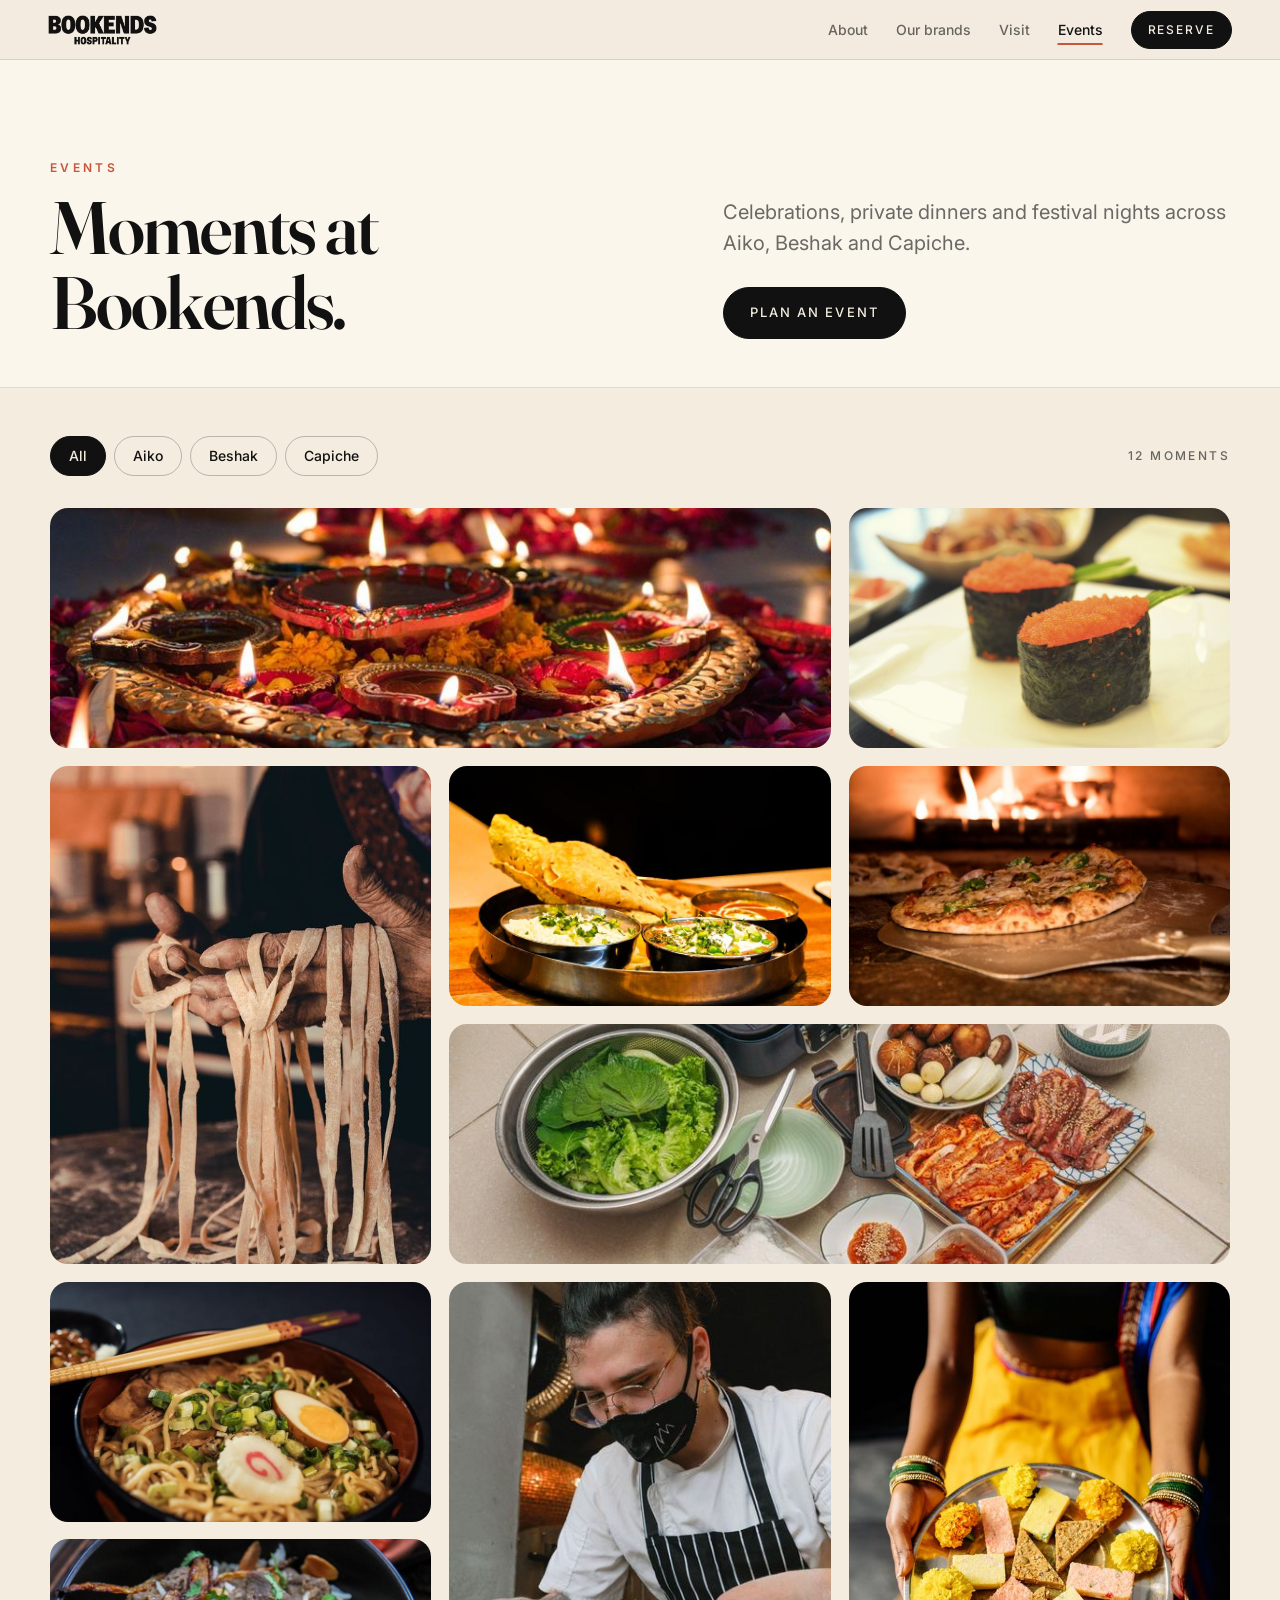
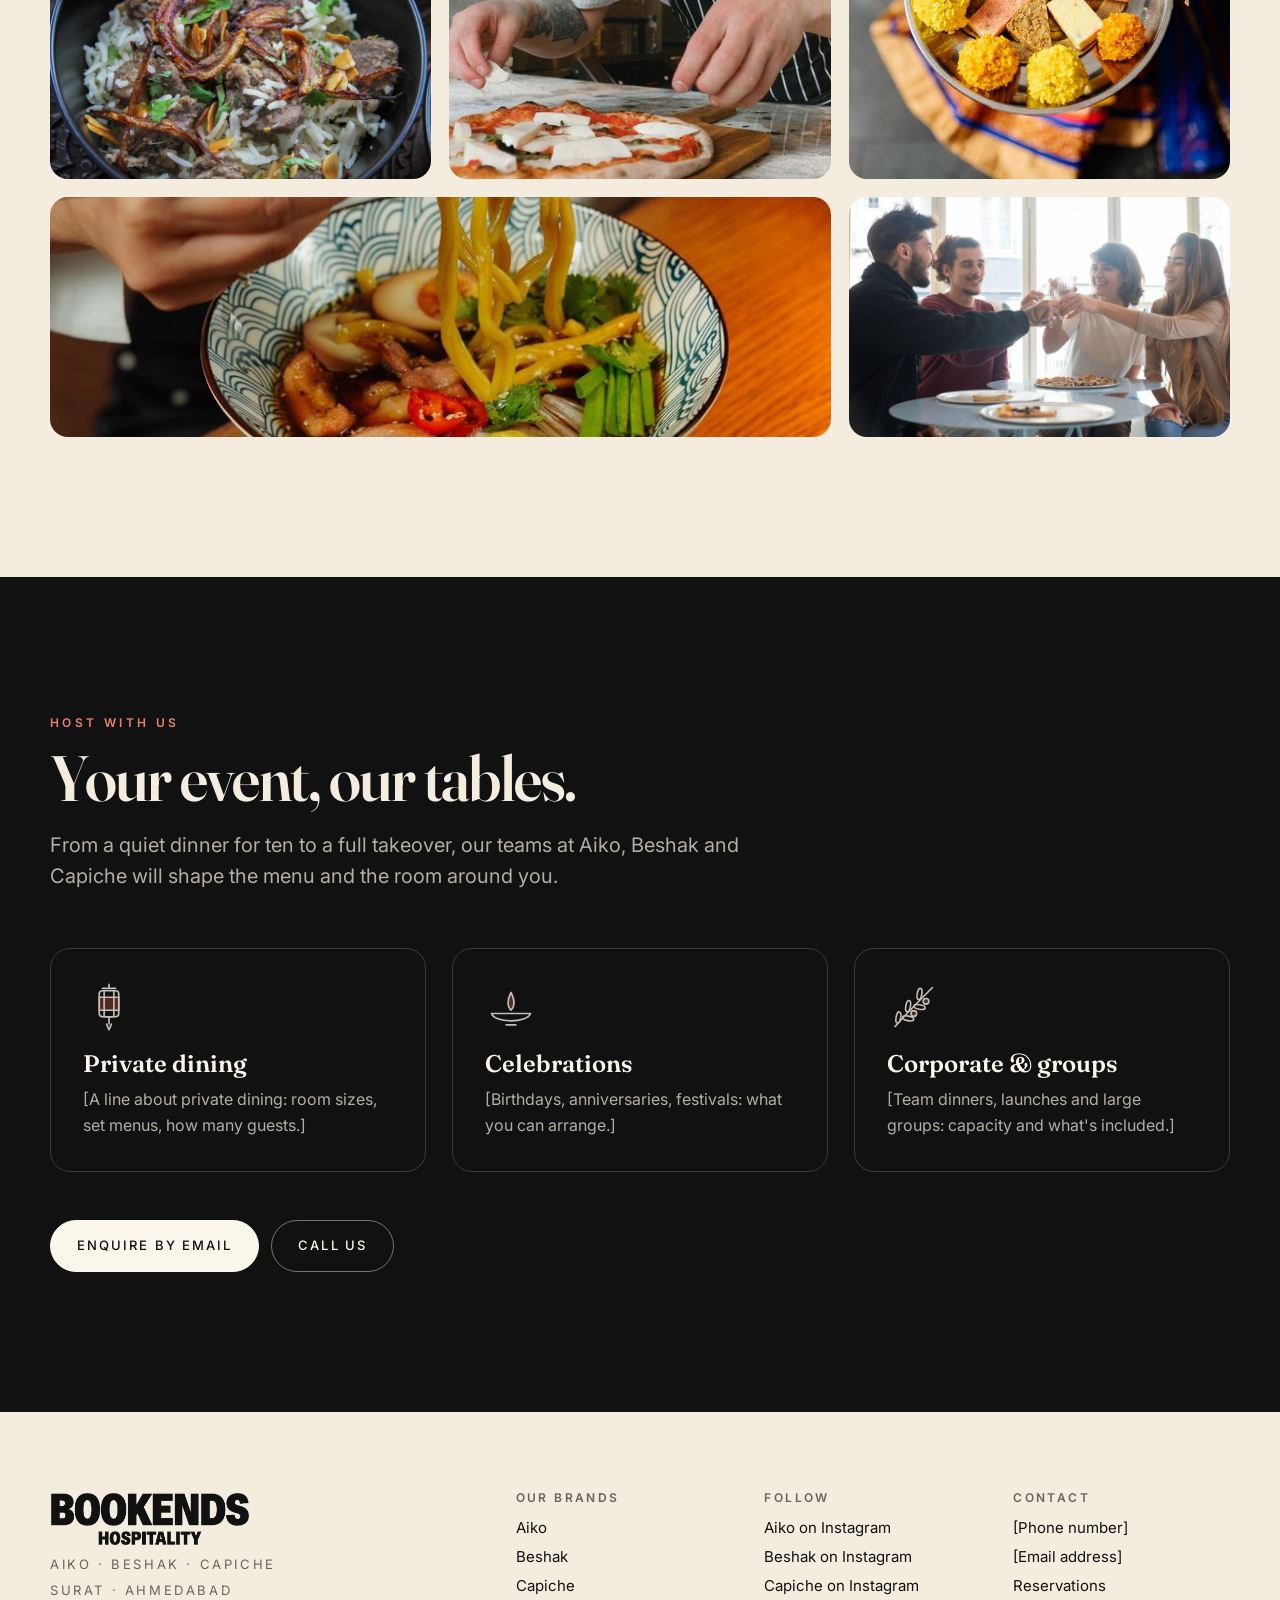
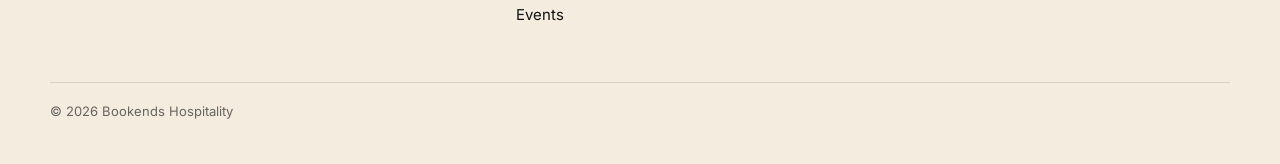
==== commit f87585db: "Add the 7 outlets in Surat and Ahmedabad Locations & hours now shows one card per outlet, grouped by" ====
--- a/events.html
+++ b/events.html
@@ -102,6 +102,7 @@
       <div class="footer__brand">
         <p class="footer__name"><img src="assets/logo-black.png" width="1518" height="417" alt="Bookends Hospitality" loading="lazy"></p>
         <p class="footer__tag">Aiko · Beshak · Capiche</p>
+        <p class="footer__tag">Surat · Ahmedabad</p>
       </div>
       <nav class="footer__col" aria-label="Our brands">
         <h3>Our brands</h3>
--- a/css/style.css
+++ b/css/style.css
@@ -1,5 +1,5 @@
 /* ==========================================================================
-   Bookends Hospitality: fight intro
+   Bookends Hospitality: chai intro
    This stylesheet lays out the FINAL "bookends" pose. intro.js animates into it.
    ========================================================================== */
 
@@ -9,7 +9,6 @@
   --ink: #111111;
   --ink-soft: rgba(17, 17, 17, .62);
   --accent: #C8553D;
-  --stroke: 3px;
 
   /* stage geometry */
   --floor: 62%;                         /* where everyone stands, from the top */
@@ -19,7 +18,6 @@
   --tw-max: 36vw;                       /* tiger max width (it's wide: width usually wins) */
   --aiko-x: 20%;
   --capiche-x: 80%;
-  --bs: clamp(84px, 16vmin, 170px);     /* sushi / pizza hit burst size */
   --doodle: clamp(34px, 6.5vmin, 80px); /* background icon size */
 
   --font-display: 'Fraunces', Georgia, 'Times New Roman', serif;
@@ -205,6 +203,9 @@
   max-height: none;
 }
 
+/* closed eyelids: shown only while the tiger winks or purrs */
+.char .rig-lid { visibility: hidden; }
+
 /* Caiko rides on the tiger's back; intro.js places it on the saddle */
 .char .rider {
   position: absolute;
@@ -258,33 +259,6 @@
   bottom: calc(var(--s) * -.03);
 }
 
-/* --- brawl cloud ---------------------------------------------------------- */
-
-.cloud {
-  position: absolute;
-  left: 0;
-  top: 0;
-  z-index: 3;
-  pointer-events: none;
-  visibility: hidden;
-}
-
-.cloud__wobble,
-.cloud__layer {
-  position: absolute;
-  inset: 0;
-}
-
-.puff {
-  position: absolute;
-  aspect-ratio: 1;
-  border-radius: 50%;
-  background: var(--paper-light);
-}
-
-/* outlines sit under the fills, so overlapping puffs read as one cloud */
-.cloud__layer--outline .puff { box-shadow: 0 0 0 var(--stroke) var(--ink); }
-
 /* --- effects -------------------------------------------------------------- */
 
 .fx {
@@ -301,81 +275,9 @@
   visibility: hidden;
 }
 
-.bolt {
-  width: clamp(84px, 18vmin, 200px);
-  aspect-ratio: 1;
-}
-
-.bolt svg {
-  display: block;
-  width: 100%;
-  height: 100%;
-  overflow: visible;
-}
-
-.bolt path {
-  fill: #FFFFFF;
-  stroke: var(--ink);
-  stroke-width: 3.4;
-}
-
-.bolt .bolt__sparks {
-  fill: none;
-  stroke-width: 2.6;
-}
-
-.burst {
-  width: var(--bs);
-  aspect-ratio: 1;
-  display: grid;
-  place-items: center;
-}
-
-.burst > svg {
-  position: absolute;
-  inset: 0;
-  width: 100%;
-  height: 100%;
-  overflow: visible;
-}
-
-.burst polygon {
-  fill: var(--paper-light);
-  stroke: var(--ink);
-  stroke-width: 3;
-  stroke-linejoin: round;
-}
-
-.burst__food {
-  position: relative;
-  display: block;
-  width: 64%;
-  aspect-ratio: 1;
-  transform: rotate(-10deg);
-}
-
-.burst__food svg {
-  display: block;
-  width: 100%;
-  overflow: visible;
-}
-
-.bit {
-  font: 900 clamp(16px, 3.6vmin, 36px)/1 var(--font-display);
-  color: var(--ink);
-  white-space: nowrap;
-}
-
-.bit--accent { color: var(--accent); }
-
 .heart {
   font: 900 clamp(18px, 3.4vmin, 34px)/1 var(--font-display);
   color: var(--accent);
-}
-
-.ring {
-  border-radius: 50%;
-  border: 3px solid var(--ink);
 }
 
 .dust {
@@ -385,6 +287,36 @@
   background: var(--paper-light);
   box-shadow: 0 0 0 2px var(--ink);
 }
+
+/* props: the chai tray, cups and steam (on the effects layer or carried by a character) */
+.prop svg,
+.held svg {
+  display: block;
+  width: 100%;
+  height: auto;
+  overflow: visible;
+}
+
+.held {
+  position: absolute;
+  pointer-events: none;
+}
+
+/* what they say: Sushi! Chai? Cheers! */
+.say {
+  font: italic 900 clamp(24px, 5vmin, 60px)/1 var(--font-display);
+  color: var(--accent);
+  letter-spacing: -.01em;
+  white-space: nowrap;
+  text-shadow: .045em .045em 0 var(--ink);
+}
+
+.say--ink {
+  color: var(--ink);
+  text-shadow: none;
+}
+
+.say--small { font-size: clamp(16px, 3vmin, 34px); }
 
 /* --- title ---------------------------------------------------------------- */
 
@@ -494,75 +426,6 @@
 .no-anim .replay,
 .no-anim .char { display: none; }
 
-/* --- Enter screen: with or without sound (index only) ------------------------- */
-
-.gate { display: none; }
-
-.js .gate {
-  position: fixed;
-  inset: 0;
-  z-index: 100;
-  display: grid;
-  place-items: center;
-  padding: 24px 16px;
-  background:
-    radial-gradient(120% 90% at 50% 45%, rgba(255, 255, 255, .4), rgba(255, 255, 255, 0) 60%),
-    var(--paper);
-  transition: opacity .6s ease, visibility .6s;
-}
-
-.js .gate[hidden] { display: none; }
-
-.gate.is-leaving {
-  opacity: 0;
-  visibility: hidden;
-}
-
-@media (prefers-reduced-motion: reduce) {
-  .js .gate { display: none; }
-}
-
-html.is-gated,
-html.is-gated body { overflow: hidden; }
-
-.gate__inner {
-  display: grid;
-  justify-items: center;
-  gap: clamp(14px, 2.4vmin, 22px);
-  text-align: center;
-}
-
-.gate__mark {
-  width: clamp(72px, 13vmin, 120px);
-  height: auto;
-  translate: -12.5% 0;          /* centre Caiko's body, not the red C */
-  transform-origin: 50% 100%;
-  animation: gate-bob 3.2s ease-in-out infinite;
-}
-
-@keyframes gate-bob { 50% { transform: translateY(-5%) rotate(-3deg); } }
-
-.gate__logo {
-  width: clamp(180px, 34vmin, 320px);
-  height: auto;
-}
-
-.gate__title {
-  margin: clamp(6px, 1.4vmin, 14px) 0 0;
-  font: italic 500 clamp(17px, 2.4vmin, 22px)/1.35 var(--font-display);
-  color: var(--ink-soft);
-}
-
-.gate__actions {
-  display: flex;
-  flex-wrap: wrap;
-  justify-content: center;
-  gap: 12px;
-  margin-top: 6px;
-}
-
-.gate .btn svg { flex: none; }
-
 /* --- sound button, on the intro only ----------------------------------------- */
 
 .sound {
@@ -591,6 +454,38 @@
   outline-offset: 3px;
 }
 
+.sound__label { display: none; }
+
+/* waiting for the browser to allow audio: a pill that invites a tap */
+.sound.is-waiting {
+  grid-auto-flow: column;
+  gap: 8px;
+  width: auto;
+  padding: 0 16px 0 12px;
+  border-radius: 999px;
+  font: 600 11px/1 var(--font-ui);
+  letter-spacing: .14em;
+  text-transform: uppercase;
+}
+
+.sound.is-waiting .sound__label { display: inline; }
+
+.sound.is-waiting::after {
+  content: '';
+  position: absolute;
+  inset: -1px;
+  border: 2px solid var(--accent);
+  border-radius: inherit;
+  opacity: 0;
+  pointer-events: none;
+  animation: sound-invite 2.2s ease-out .8s infinite;
+}
+
+@keyframes sound-invite {
+  0% { opacity: .7; transform: scale(1); }
+  100% { opacity: 0; transform: scale(1.25, 1.6); }
+}
+
 .sound .sound__waves { display: none; }
 .sound.is-playing .sound__waves { display: inline; animation: sound-pulse 1.6s ease-in-out infinite; }
 .sound.is-playing .sound__off { display: none; }
@@ -606,5 +501,5 @@
 
 @media (prefers-reduced-motion: reduce) {
   .sound.is-playing .sound__waves,
-  .gate__mark { animation: none; }
-}
+  .sound.is-waiting::after { animation: none; }
+}
--- a/css/home.css
+++ b/css/home.css
@@ -260,6 +260,14 @@
   border-radius: 999px;
 }
 
+.card__where {
+  margin: -8px 0 22px;
+  font: 500 12px/1.4 var(--font-ui);
+  letter-spacing: .14em;
+  text-transform: uppercase;
+  color: var(--ink-soft);
+}
+
 .card__actions {
   display: flex;
   flex-wrap: wrap;
@@ -366,6 +374,49 @@
 }
 
 .hero__brands a:hover b { text-decoration: underline; text-underline-offset: 4px; }
+
+/* phones: both hero buttons side by side, as two equal halves */
+@media (max-width: 600px) {
+  .hero__actions {
+    display: grid;
+    grid-template-columns: 1fr 1fr;
+    gap: 10px;
+  }
+
+  .hero__actions .btn {
+    justify-content: center;
+    min-height: 48px;
+    padding: 12px 8px;
+    font-size: 11px;
+    letter-spacing: .05em;
+    line-height: 1.25;
+    text-align: center;
+  }
+}
+
+/* phones: all three brands in one row, each logo above its name */
+@media (max-width: 600px) {
+  .hero__brands {
+    display: grid;
+    grid-template-columns: repeat(3, minmax(0, 1fr));
+    gap: 12px;
+  }
+
+  .hero__brands a {
+    flex-direction: column;
+    align-items: flex-start;
+    gap: 10px;
+  }
+
+  .hero__brands img {
+    width: 36px;
+    height: 36px;
+  }
+
+  .hero__brands img.is-wide { width: 60px; }
+
+  .hero__brands b { font-size: 16px; }
+}
 
 .hero__art {
   position: relative;
@@ -404,6 +455,54 @@
 @keyframes hero-spin { to { transform: rotate(360deg); } }
 @keyframes hero-bob { 50% { transform: translateY(-3%) rotate(-2deg); } }
 
+/* phones and tablets: the art stacks above the words, and the whole hero (art,
+   words, both buttons and the three brands) fits one screen under the header.
+   The art, type and gaps scale with the screen's height as well as its width. */
+@media (max-width: 900px) {
+  .hero {
+    min-height: calc(100vh - var(--header-h));
+    min-height: calc(100svh - var(--header-h));
+    padding-block: clamp(14px, 3svh, 48px);
+  }
+
+  .hero__grid {
+    grid-template-columns: 1fr;
+    gap: clamp(6px, 1.6svh, 28px);
+  }
+
+  .hero__art {
+    order: -1;
+    width: min(78%, 340px, 33svh);
+    margin: 0 auto;
+  }
+
+  .hero .eyebrow { margin-bottom: clamp(8px, 1.4svh, 16px); }
+
+  .hero__title { font-size: clamp(28px, min(10vw, 5.4svh), 56px); }
+
+  .hero .lede {
+    margin-top: clamp(8px, 1.4svh, 22px);
+    font-size: clamp(14px, min(4.2vw, 2.4svh), 18px);
+    line-height: 1.45;
+  }
+
+  .hero__actions { margin-top: clamp(12px, 2.4svh, 32px); }
+
+  .hero__brands {
+    margin-top: clamp(12px, 2.4svh, 36px);
+    padding-top: clamp(10px, 1.8svh, 20px);
+  }
+}
+
+/* short screens (small phones, or a browser's toolbars showing): a little tighter still */
+@media (max-width: 900px) and (max-height: 700px) {
+  .hero__art { width: min(78%, 340px, 27svh); }
+  .hero__actions .btn { min-height: 44px; padding-block: 10px; }
+  .hero__brands a { gap: 6px; }
+  .hero__brands img { width: 30px; height: 30px; }
+  .hero__brands img.is-wide { width: 52px; }
+}
+
 @media (prefers-reduced-motion: reduce) {
   .hero__mandala svg,
   .hero__caiko { animation: none; }
@@ -430,7 +529,8 @@
 
 .stats {
   display: flex;
-  gap: clamp(24px, 4vw, 48px);
+  flex-wrap: wrap;
+  gap: 20px clamp(24px, 4vw, 48px);
   margin: 36px 0 0;
   padding: 0;
   list-style: none;
@@ -450,57 +550,96 @@
   color: var(--ink-soft);
 }
 
-/* --- locations & hours ----------------------------------------------------- */
-
-.visits {
+/* --- locations & hours: outlets by city ------------------------------------- */
+
+.city { margin-top: clamp(40px, 6vw, 64px); }
+
+.city + .city { margin-top: clamp(36px, 5vw, 56px); }
+
+.city__name {
+  display: flex;
+  align-items: baseline;
+  gap: 12px;
+  margin: 0 0 18px;
+  padding-bottom: 14px;
+  font: 600 clamp(26px, 3vw, 34px)/1 var(--font-display);
+  border-bottom: 2px solid var(--ink);
+}
+
+.city__name span {
+  font: 500 12px/1 var(--font-ui);
+  letter-spacing: .2em;
+  text-transform: uppercase;
+  color: var(--ink-soft);
+}
+
+.outlets {
   display: grid;
-  grid-template-columns: repeat(3, 1fr);
-  margin-top: clamp(40px, 6vw, 64px);
-  border-top: 2px solid var(--ink);
-}
-
-.visit {
-  padding: 28px clamp(16px, 2.5vw, 32px) 8px 0;
-}
-
-.visit + .visit {
-  padding-left: clamp(16px, 2.5vw, 32px);
-  border-left: 1px solid var(--line);
-}
-
-.visit__name {
-  display: flex;
-  align-items: baseline;
-  gap: 10px;
-  margin: 0 0 16px;
-  font: 600 28px/1 var(--font-display);
-}
-
-.visit__name span {
-  font: italic 500 15px/1 var(--font-display);
+  grid-template-columns: repeat(4, minmax(0, 1fr));
+  gap: clamp(12px, 1.6vw, 20px);
+}
+
+.outlet {
+  display: flex;
+  flex-direction: column;
+  padding: 20px;
+  background: var(--paper-light);
+  border: 1px solid var(--line);
+  border-radius: 18px;
+}
+
+.outlet__brand {
+  display: flex;
+  align-items: center;
+  gap: 8px;
+  margin: 0 0 12px;
+  font-size: 13px;
+}
+
+.outlet__brand img {
+  width: 26px;
+  height: 26px;
+  object-fit: contain;
+}
+
+.outlet__brand img.is-wide { width: 44px; }
+
+.outlet__brand b { font: 600 15px/1 var(--font-display); }
+
+.outlet__brand span {
+  font: italic 500 13px/1 var(--font-display);
   color: var(--accent);
 }
 
-.visit__address {
-  margin: 0 0 16px;
+.outlet__name {
+  margin: 0 0 10px;
+  font: 600 22px/1.1 var(--font-display);
+  letter-spacing: -.01em;
+}
+
+.outlet__address {
+  margin: 0 0 10px;
   font-style: normal;
-  line-height: 1.6;
-  color: var(--ink-soft);
-}
-
-.visit__hours {
-  display: grid;
-  grid-template-columns: auto 1fr;
-  gap: 6px 18px;
-  margin: 0 0 16px;
-  font-size: 15px;
-}
-
-.visit__hours dt { color: var(--ink-soft); }
-.visit__hours dd { margin: 0; font-variant-numeric: tabular-nums; }
-
-.visit__phone { margin: 0 0 14px; }
-.visit__phone a { color: var(--ink); text-decoration: none; }
+  font-size: 14px;
+  line-height: 1.55;
+  color: var(--ink-soft);
+}
+
+.outlet__hours {
+  margin: 0 0 6px;
+  font-size: 14px;
+  font-variant-numeric: tabular-nums;
+}
+
+.outlet__phone { margin: 0 0 16px; font-size: 14px; }
+.outlet__phone a { color: var(--ink); text-decoration: none; }
+
+.outlet__links {
+  display: flex;
+  flex-wrap: wrap;
+  gap: 10px 18px;
+  margin: auto 0 0;
+}
 
 .link-arrow {
   font: 600 14px/1 var(--font-ui);
@@ -522,37 +661,30 @@
 
 .reserve {
   display: grid;
-  grid-template-columns: repeat(3, 1fr);
+  grid-template-columns: 1fr 1fr 1.5fr;
   gap: 16px;
   margin-top: clamp(36px, 5vw, 56px);
 }
 
-.reserve__option {
-  display: grid;
-  grid-template-columns: 72px 1fr auto;
-  align-items: center;
-  gap: 16px;
-  padding: 18px 20px;
+.reserve__brand {
+  display: flex;
+  flex-direction: column;
+  gap: 18px;
+  padding: 20px;
   color: var(--ink);
-  text-decoration: none;
   background: var(--paper-light);
   border-radius: 18px;
-  transition: transform .2s ease, box-shadow .2s ease;
-}
-
-.reserve__option:hover {
-  transform: translateY(-3px);
-  box-shadow: 0 12px 30px rgba(0, 0, 0, .35);
-}
-
-.reserve__option:focus-visible {
-  outline: 2px solid var(--accent-on-dark);
-  outline-offset: 3px;
+}
+
+.reserve__head {
+  display: flex;
+  align-items: center;
+  gap: 14px;
 }
 
 .reserve__logo {
-  width: 72px;
-  height: 56px;
+  width: 64px;
+  height: 48px;
   object-fit: contain;
 }
 
@@ -568,11 +700,42 @@
   color: var(--accent);
 }
 
-.reserve__go {
-  font: 600 12px/1 var(--font-ui);
-  letter-spacing: .14em;
-  text-transform: uppercase;
-  white-space: nowrap;
+.reserve__outlets {
+  display: flex;
+  flex-wrap: wrap;
+  gap: 8px;
+  margin-top: auto;
+}
+
+.reserve__pill {
+  display: inline-flex;
+  flex-direction: column;
+  justify-content: center;
+  gap: 3px;
+  min-height: 44px;
+  padding: 8px 16px;
+  font: 600 13px/1.1 var(--font-ui);
+  color: var(--paper);
+  text-decoration: none;
+  background: var(--ink);
+  border-radius: 14px;
+  transition: background-color .2s, transform .2s;
+}
+
+.reserve__pill small {
+  font: 500 11px/1 var(--font-ui);
+  letter-spacing: .06em;
+  color: rgba(243, 236, 223, .7);
+}
+
+.reserve__pill:hover {
+  background: var(--accent);
+  transform: translateY(-2px);
+}
+
+.reserve__pill:focus-visible {
+  outline: 2px solid var(--accent);
+  outline-offset: 3px;
 }
 
 .reserve__note {
@@ -650,20 +813,11 @@
 
 @media (max-width: 900px) {
   .cards,
-  .reserve,
-  .visits { grid-template-columns: 1fr; }
-
-  .hero { min-height: 0; }
-  .hero__grid,
+  .reserve { grid-template-columns: 1fr; }
+
+  .outlets { grid-template-columns: repeat(2, minmax(0, 1fr)); }
+
   .story { grid-template-columns: 1fr; }
-  .hero__art { width: min(100%, 420px); margin: 12px auto 0; }
-
-  .visit,
-  .visit + .visit {
-    padding: 24px 0;
-    border-left: 0;
-    border-bottom: 1px solid var(--line);
-  }
 
   .footer { grid-template-columns: 1fr 1fr; }
   .footer__brand { grid-column: 1 / -1; }
@@ -671,6 +825,5 @@
 
 @media (max-width: 420px) {
   .card__actions .btn { flex: 1 1 100%; justify-content: center; }
-  .reserve__option { grid-template-columns: 56px 1fr auto; gap: 12px; padding: 16px; }
-  .reserve__logo { width: 56px; height: 44px; }
-}
+  .outlets { grid-template-columns: 1fr; }
+}
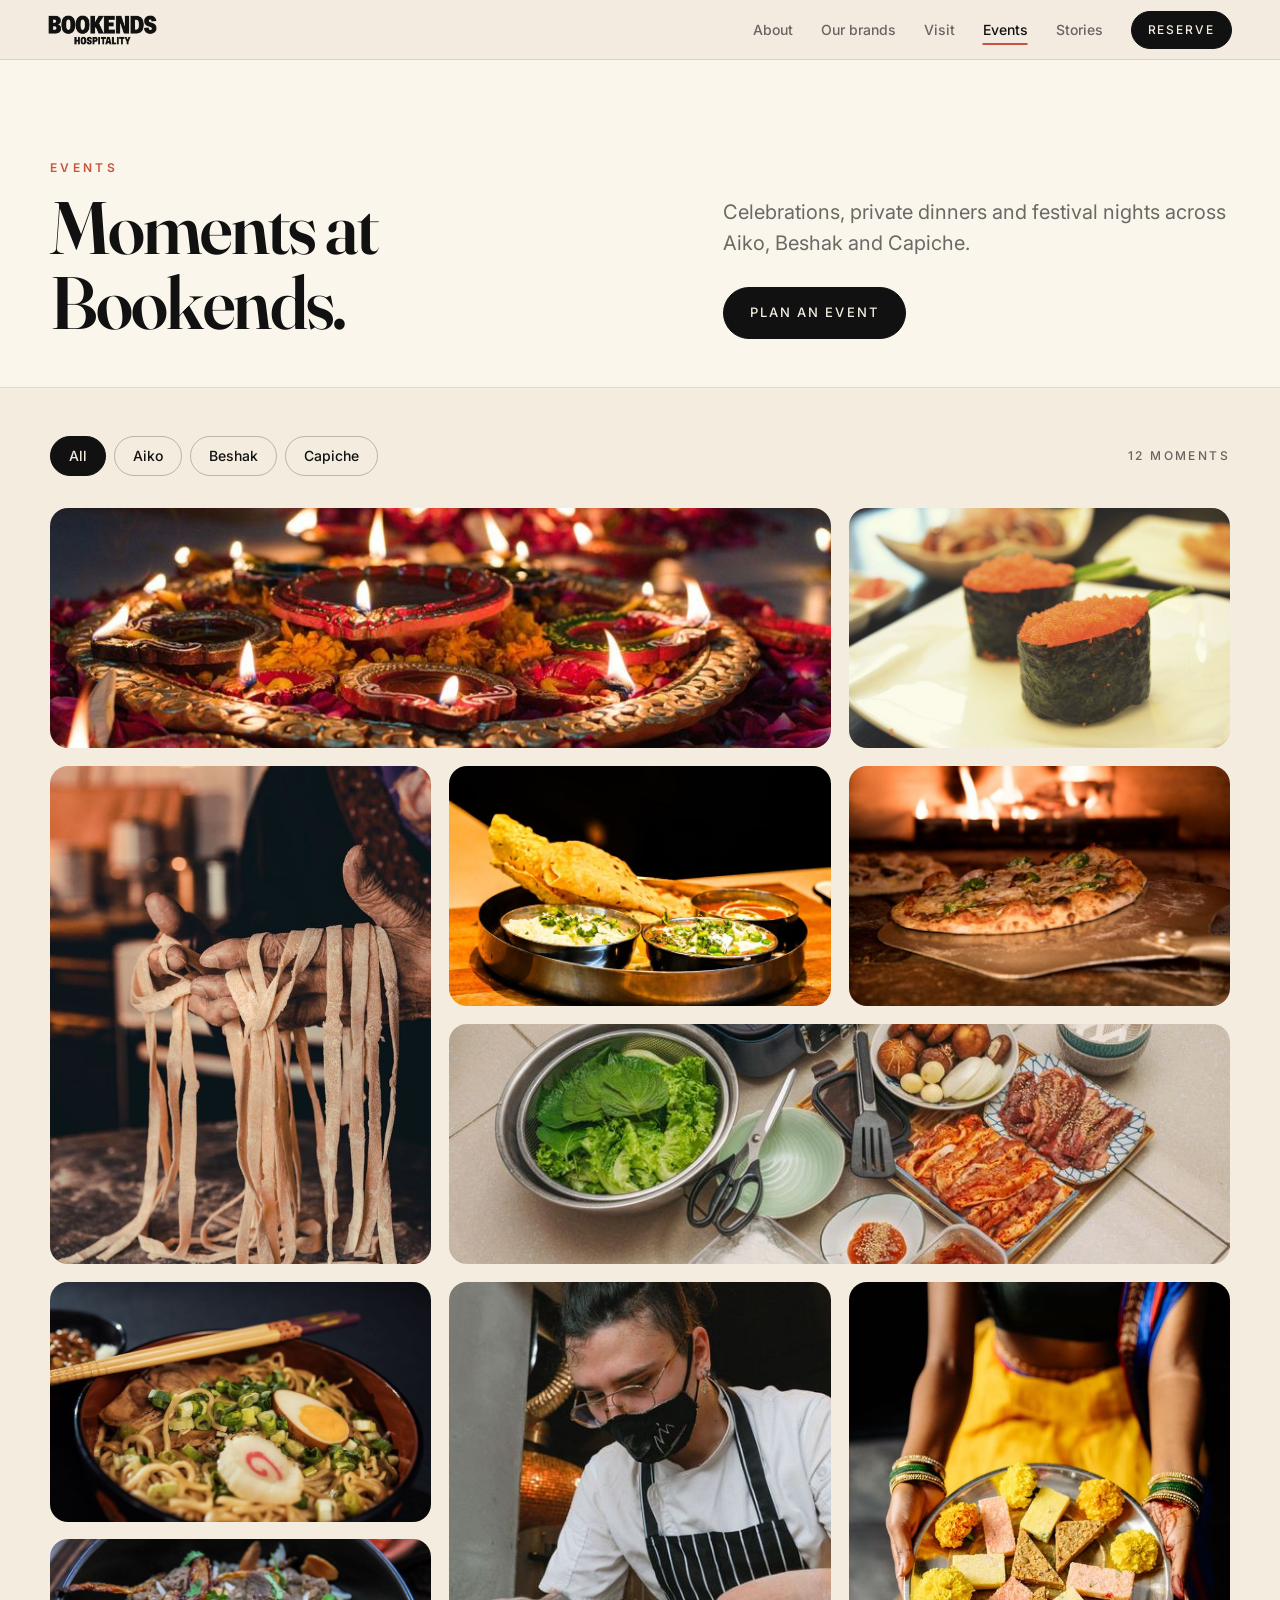
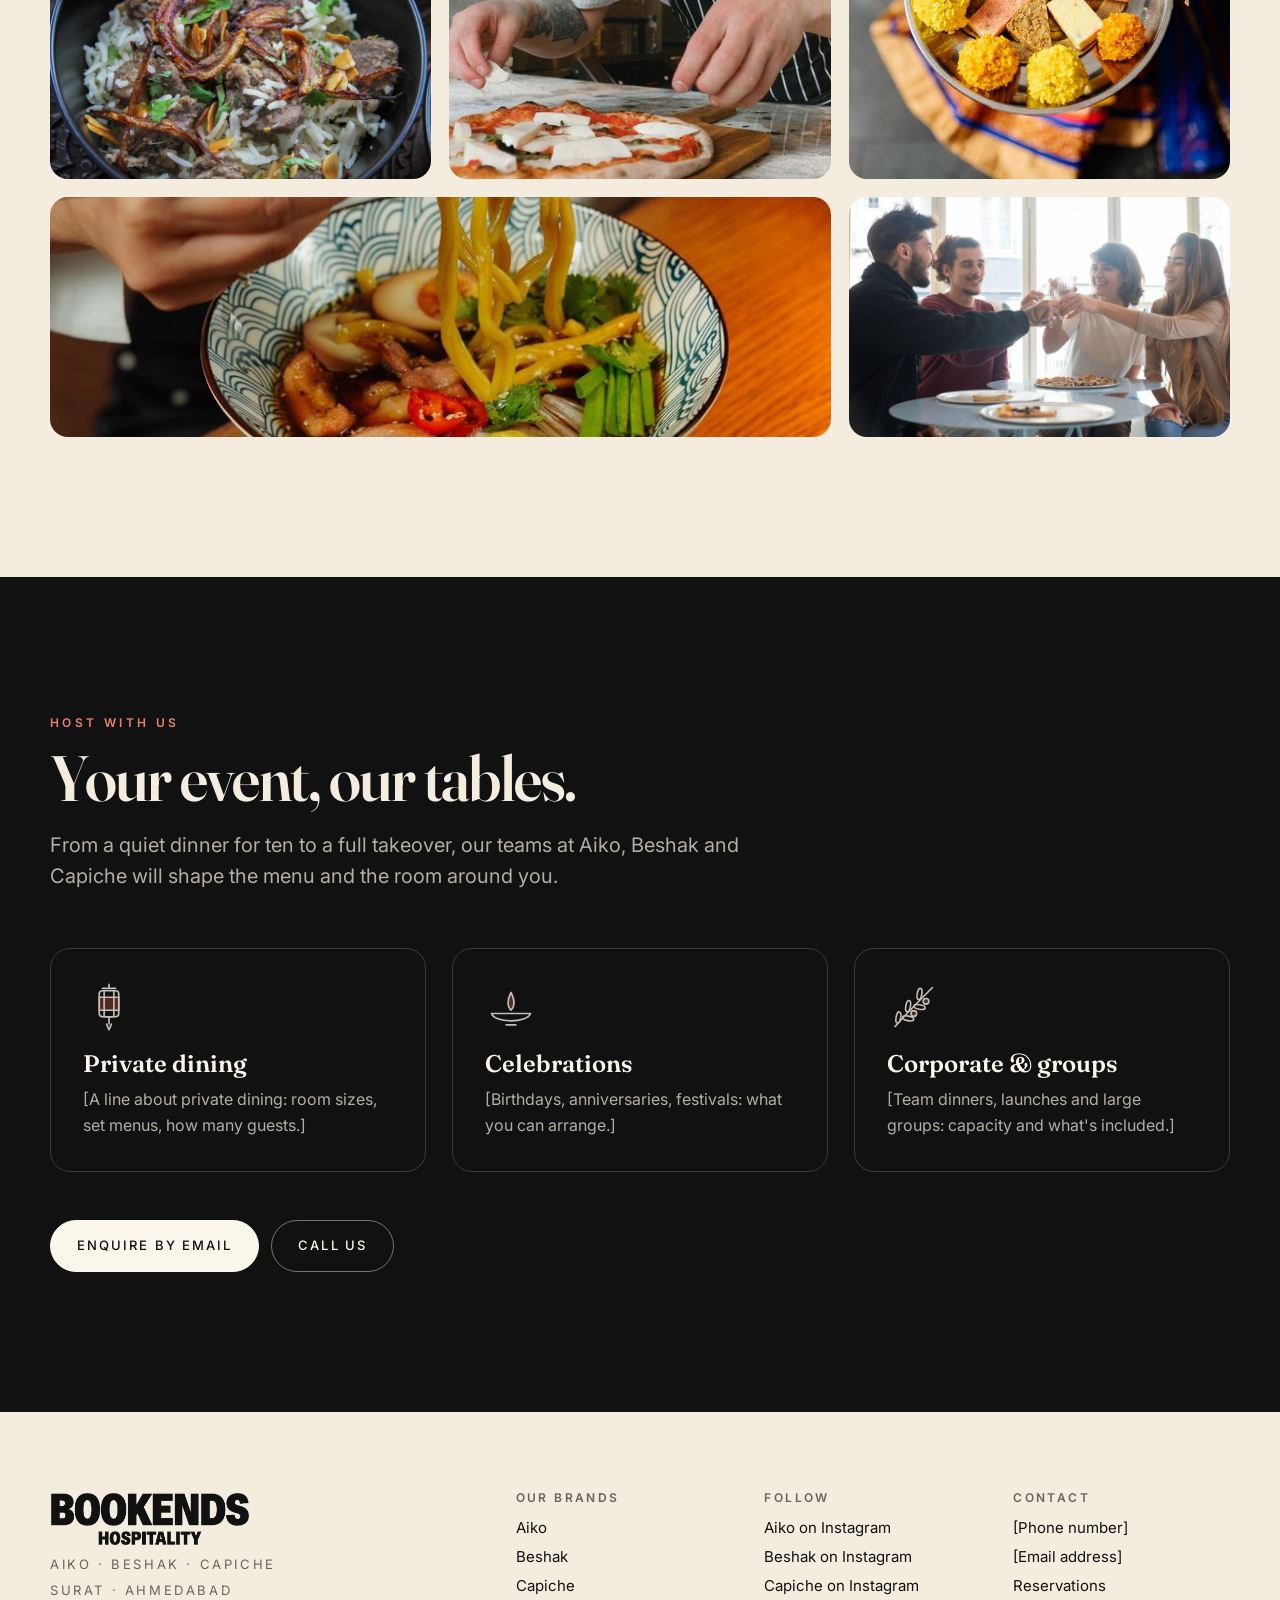
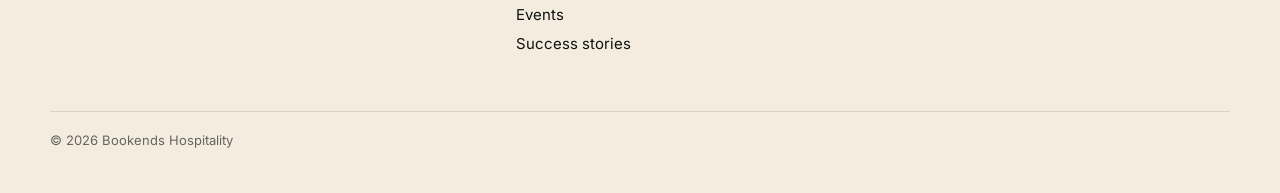
==== commit b64ca295: "Add a Success stories page stories.html: 'From one table to seven.' with milestones in numbers (sinc" ====
--- a/events.html
+++ b/events.html
@@ -16,6 +16,7 @@
   <link rel="stylesheet" href="https://fonts.googleapis.com/css2?family=Fraunces:ital,opsz,wght@0,9..144,500..900;1,9..144,500..900&family=Inter:wght@400;500;600&display=swap">
   <link rel="stylesheet" href="css/style.css">
   <link rel="stylesheet" href="css/home.css">
+  <link rel="stylesheet" href="css/pages.css">
   <link rel="stylesheet" href="css/events.css">
   <script>document.documentElement.classList.add('js')</script>
 </head>
@@ -28,6 +29,7 @@
       <a href="index.html#brands">Our brands</a>
       <a href="index.html#visit">Visit</a>
       <a href="events.html" aria-current="page">Events</a>
+      <a href="stories.html">Stories</a>
     </nav>
     <a class="btn btn--solid site-header__cta" href="index.html#reserve">Reserve</a>
   </header>
@@ -110,6 +112,7 @@
         <a href="index.html#brands">Beshak</a>
         <a href="index.html#brands">Capiche</a>
         <a href="events.html">Events</a>
+        <a href="stories.html">Success stories</a>
       </nav>
       <div class="footer__col">
         <h3>Follow</h3>
--- a/css/style.css
+++ b/css/style.css
@@ -89,7 +89,7 @@
 .stage:not(.is-ready) .title,
 .stage:not(.is-ready) .skip { visibility: hidden; }
 
-/* --- background: the essence of Korea (Aiko) on the left, Italy (Capiche)
+/* --- background: Pan-Asian (Aiko) on the left, Italy (Capiche)
        on the right, India (Beshak) ringing a mandala behind the title -------- */
 
 .bg {
--- a/css/home.css
+++ b/css/home.css
@@ -375,8 +375,8 @@
 
 .hero__brands a:hover b { text-decoration: underline; text-underline-offset: 4px; }
 
-/* phones: both hero buttons side by side, as two equal halves */
-@media (max-width: 600px) {
+/* phones and tablets: both hero buttons side by side, as two equal halves */
+@media (max-width: 900px) {
   .hero__actions {
     display: grid;
     grid-template-columns: 1fr 1fr;
@@ -394,11 +394,12 @@
   }
 }
 
-/* phones: all three brands in one row, each logo above its name */
-@media (max-width: 600px) {
+/* phones and tablets: all three brands in one row, each logo above its name, spread
+   edge to edge so they line up with the buttons above (Aiko left, Beshak centre, Capiche right) */
+@media (max-width: 900px) {
   .hero__brands {
-    display: grid;
-    grid-template-columns: repeat(3, minmax(0, 1fr));
+    flex-wrap: nowrap;
+    justify-content: space-between;
     gap: 12px;
   }
 
@@ -455,10 +456,22 @@
 @keyframes hero-spin { to { transform: rotate(360deg); } }
 @keyframes hero-bob { 50% { transform: translateY(-3%) rotate(-2deg); } }
 
-/* phones and tablets: the art stacks above the words, and the whole hero (art,
-   words, both buttons and the three brands) fits one screen under the header.
-   The art, type and gaps scale with the screen's height as well as its width. */
-@media (max-width: 900px) {
+/* tablets: words and art side by side, as on desktop, sized for the narrower screen */
+@media (min-width: 601px) and (max-width: 900px) {
+  .hero__grid {
+    grid-template-columns: 1.15fr .85fr;
+    gap: clamp(20px, 3vw, 32px);
+  }
+
+  .hero__title { font-size: clamp(34px, 5.4vw, 50px); }
+
+  .hero .lede { font-size: 16px; }
+}
+
+/* phones: the art stacks above the words, and the whole hero (art, words, both
+   buttons and the three brands) fits one screen under the header. The art,
+   type and gaps scale with the screen's height as well as its width. */
+@media (max-width: 600px) {
   .hero {
     min-height: calc(100vh - var(--header-h));
     min-height: calc(100svh - var(--header-h));
@@ -494,8 +507,8 @@
   }
 }
 
-/* short screens (small phones, or a browser's toolbars showing): a little tighter still */
-@media (max-width: 900px) and (max-height: 700px) {
+/* short phone screens (small phones, or a browser's toolbars showing): a little tighter still */
+@media (max-width: 600px) and (max-height: 700px) {
   .hero__art { width: min(78%, 340px, 27svh); }
   .hero__actions .btn { min-height: 44px; padding-block: 10px; }
   .hero__brands a { gap: 6px; }
@@ -626,10 +639,16 @@
 }
 
 .outlet__hours {
-  margin: 0 0 6px;
+  display: grid;
+  grid-template-columns: auto 1fr;
+  gap: 3px 12px;
+  margin: 0 0 8px;
   font-size: 14px;
   font-variant-numeric: tabular-nums;
 }
+
+.outlet__hours dt { color: var(--ink-soft); }
+.outlet__hours dd { margin: 0; }
 
 .outlet__phone { margin: 0 0 16px; font-size: 14px; }
 .outlet__phone a { color: var(--ink); text-decoration: none; }
--- a/css/pages.css
+++ b/css/pages.css
@@ -0,0 +1,69 @@
+/* ==========================================================================
+   Bookends Hospitality: shared by the inner pages (Events, Success stories),
+   on top of style.css and home.css
+   ========================================================================== */
+
+.page main { padding-top: var(--header-h); }
+
+.visually-hidden {
+  position: absolute;
+  width: 1px;
+  height: 1px;
+  overflow: hidden;
+  clip: rect(0 0 0 0);
+  white-space: nowrap;
+}
+
+/* the header link for the page you're on */
+.site-header__nav a[aria-current="page"] {
+  color: var(--ink);
+  text-decoration: underline;
+  text-decoration-color: var(--accent);
+  text-decoration-thickness: 2px;
+  text-underline-offset: 8px;
+}
+
+/* --- page heading ----------------------------------------------------------- */
+
+.page-head {
+  padding-block: clamp(56px, 8vw, 110px) clamp(28px, 4vw, 48px);
+  background: var(--paper-light);
+  border-bottom: 1px solid var(--line);
+}
+
+.page-head__grid {
+  display: grid;
+  grid-template-columns: 1.2fr 1fr;
+  gap: clamp(24px, 5vw, 80px);
+  align-items: end;
+}
+
+.page-head .lede { margin: 0 0 28px; }
+
+/* buttons on the dark band */
+.btn--light {
+  color: var(--ink);
+  background: var(--paper-light);
+  border-color: var(--paper-light);
+}
+
+.btn--light:hover {
+  color: var(--paper-light);
+  background: var(--accent);
+  border-color: var(--accent);
+}
+
+.btn--outline-light {
+  color: var(--paper-light);
+  border-color: rgba(243, 236, 223, .45);
+}
+
+.btn--outline-light:hover {
+  color: var(--ink);
+  background: var(--paper-light);
+  border-color: var(--paper-light);
+}
+
+@media (max-width: 900px) {
+  .page-head__grid { grid-template-columns: 1fr; }
+}
--- a/css/events.css
+++ b/css/events.css
@@ -1,46 +1,9 @@
 /* ==========================================================================
-   Bookends Hospitality: events page (on top of style.css and home.css)
+   Bookends Hospitality: events page (on top of style.css, home.css and pages.css)
    ========================================================================== */
-
-.page main { padding-top: var(--header-h); }
 
 .is-locked,
 .is-locked body { overflow: hidden; }
-
-.visually-hidden {
-  position: absolute;
-  width: 1px;
-  height: 1px;
-  overflow: hidden;
-  clip: rect(0 0 0 0);
-  white-space: nowrap;
-}
-
-/* the header link for the page you're on */
-.site-header__nav a[aria-current="page"] {
-  color: var(--ink);
-  text-decoration: underline;
-  text-decoration-color: var(--accent);
-  text-decoration-thickness: 2px;
-  text-underline-offset: 8px;
-}
-
-/* --- page heading ----------------------------------------------------------- */
-
-.page-head {
-  padding-block: clamp(56px, 8vw, 110px) clamp(28px, 4vw, 48px);
-  background: var(--paper-light);
-  border-bottom: 1px solid var(--line);
-}
-
-.page-head__grid {
-  display: grid;
-  grid-template-columns: 1.2fr 1fr;
-  gap: clamp(24px, 5vw, 80px);
-  align-items: end;
-}
-
-.page-head .lede { margin: 0 0 28px; }
 
 /* --- gallery ---------------------------------------------------------------- */
 
@@ -257,29 +220,6 @@
   margin-top: clamp(32px, 4vw, 48px);
 }
 
-.btn--light {
-  color: var(--ink);
-  background: var(--paper-light);
-  border-color: var(--paper-light);
-}
-
-.btn--light:hover {
-  color: var(--paper-light);
-  background: var(--accent);
-  border-color: var(--accent);
-}
-
-.btn--outline-light {
-  color: var(--paper-light);
-  border-color: rgba(243, 236, 223, .45);
-}
-
-.btn--outline-light:hover {
-  color: var(--ink);
-  background: var(--paper-light);
-  border-color: var(--paper-light);
-}
-
 /* --- lightbox ----------------------------------------------------------------- */
 
 .lightbox {
@@ -420,7 +360,6 @@
 /* --- small screens ------------------------------------------------------------ */
 
 @media (max-width: 900px) {
-  .page-head__grid,
   .host { grid-template-columns: 1fr; }
 }
 
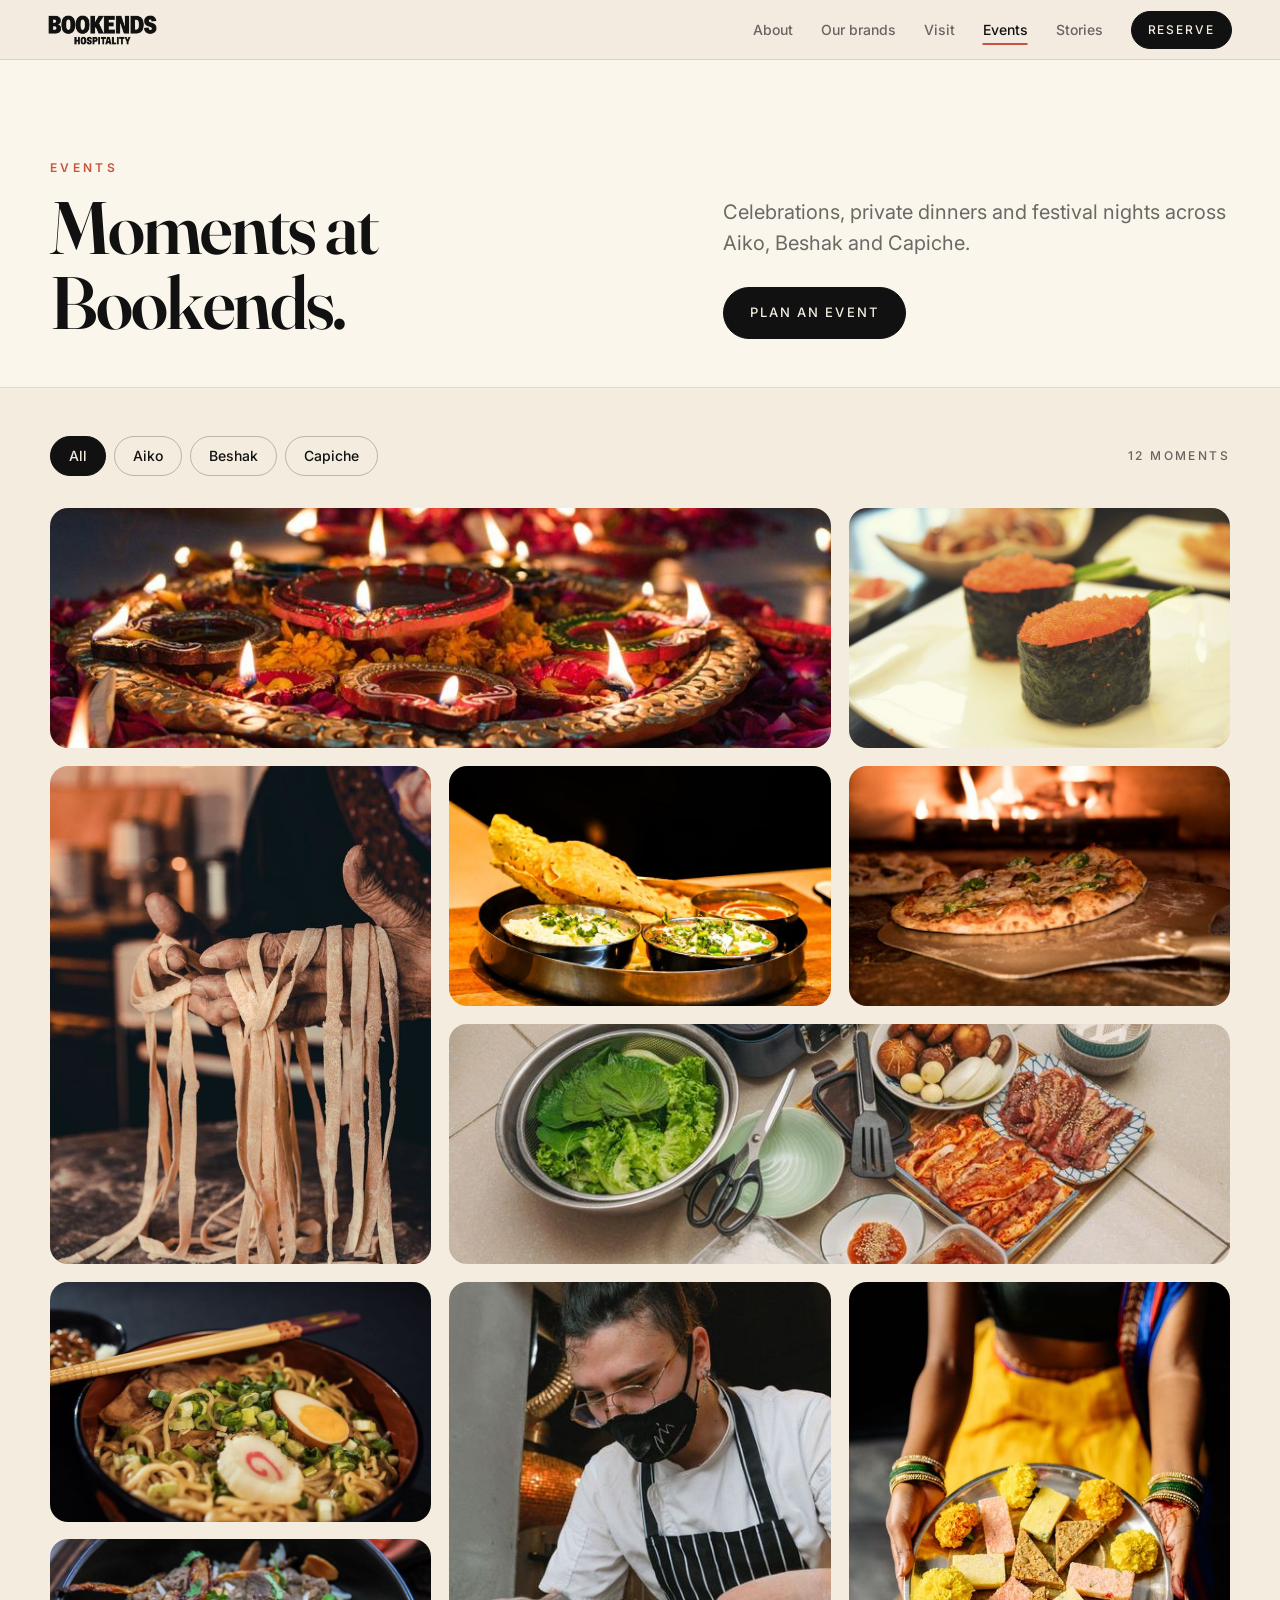
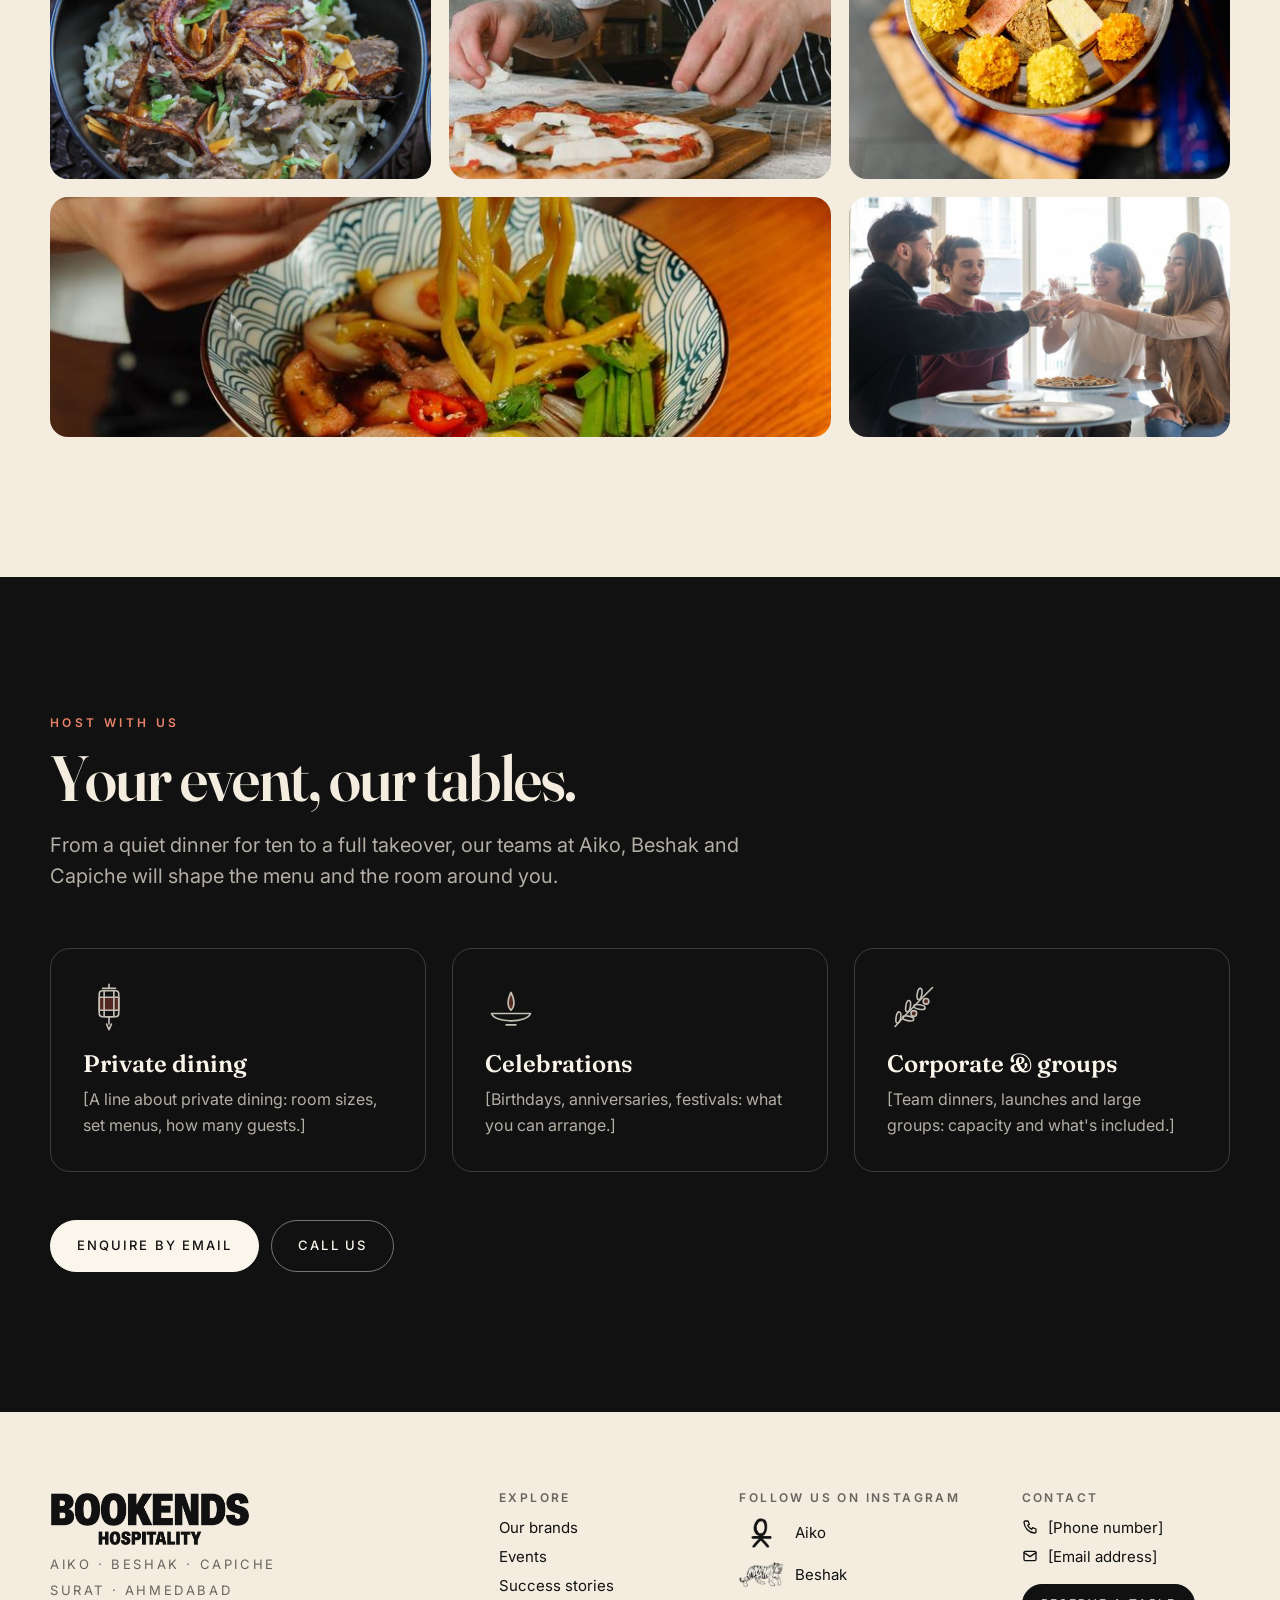
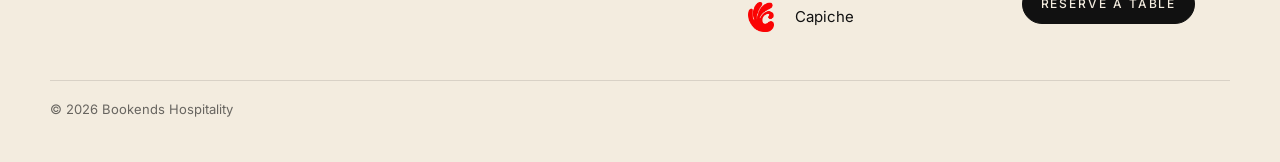
==== commit 66290b06: "A redesigned footer On phones it's centred: the logo, Instagram as three cards with each brand's log" ====
--- a/events.html
+++ b/events.html
@@ -24,7 +24,7 @@
 
   <header class="site-header is-shown" id="site-header">
     <a class="site-header__brand" href="index.html"><img src="assets/logo-black.png" width="1518" height="417" alt="Bookends Hospitality"></a>
-    <nav class="site-header__nav" aria-label="Main">
+    <nav class="site-header__nav" id="site-nav" aria-label="Main">
       <a href="index.html#about">About</a>
       <a href="index.html#brands">Our brands</a>
       <a href="index.html#visit">Visit</a>
@@ -32,6 +32,9 @@
       <a href="stories.html">Stories</a>
     </nav>
     <a class="btn btn--solid site-header__cta" href="index.html#reserve">Reserve</a>
+    <button class="site-header__menu" type="button" aria-expanded="false" aria-controls="site-nav" aria-label="Open menu">
+      <svg viewBox="0 0 24 24" width="20" height="20" aria-hidden="true" fill="none" stroke="currentColor" stroke-width="2" stroke-linecap="round"><path class="site-header__menu-top" d="M4 8.5h16"/><path class="site-header__menu-bottom" d="M4 15.5h16"/></svg>
+    </button>
   </header>
 
   <main id="top">
@@ -106,25 +109,25 @@
         <p class="footer__tag">Aiko · Beshak · Capiche</p>
         <p class="footer__tag">Surat · Ahmedabad</p>
       </div>
-      <nav class="footer__col" aria-label="Our brands">
-        <h3>Our brands</h3>
-        <a href="index.html#brands">Aiko</a>
-        <a href="index.html#brands">Beshak</a>
-        <a href="index.html#brands">Capiche</a>
+      <nav class="footer__col footer__explore" aria-label="Explore">
+        <h3>Explore</h3>
+        <a href="index.html#brands">Our brands</a>
         <a href="events.html">Events</a>
         <a href="stories.html">Success stories</a>
       </nav>
-      <div class="footer__col">
-        <h3>Follow</h3>
-        <a data-link="aiko.instagram" href="#">Aiko on Instagram</a>
-        <a data-link="beshak.instagram" href="#">Beshak on Instagram</a>
-        <a data-link="capiche.instagram" href="#">Capiche on Instagram</a>
+      <div class="footer__col footer__follow">
+        <h3>Follow us on Instagram</h3>
+        <div class="footer__ig">
+          <a data-link="aiko.instagram" href="#" aria-label="Aiko on Instagram"><img src="assets/aiko.png" alt="" loading="lazy"><span>Aiko</span></a>
+          <a data-link="beshak.instagram" href="#" aria-label="Beshak on Instagram"><img class="is-wide" src="assets/tiger.png" alt="" loading="lazy"><span>Beshak</span></a>
+          <a data-link="capiche.instagram" href="#" aria-label="Capiche on Instagram"><img src="assets/capiche.png" alt="" loading="lazy"><span>Capiche</span></a>
+        </div>
       </div>
-      <div class="footer__col">
+      <div class="footer__col footer__contact">
         <h3>Contact</h3>
-        <a data-link="group.phone" href="#">[Phone number]</a>
-        <a data-link="group.email" href="#">[Email address]</a>
-        <a href="index.html#reserve">Reservations</a>
+        <a class="footer__phone" data-link="group.phone" href="#">[Phone number]</a>
+        <a class="footer__email" data-link="group.email" href="#">[Email address]</a>
+        <a class="btn btn--solid footer__reserve" href="index.html#reserve">Reserve a table</a>
       </div>
     </div>
     <p class="footer__legal wrap"><span>© <span data-year>2026</span> Bookends Hospitality</span></p>
--- a/css/style.css
+++ b/css/style.css
@@ -1,5 +1,5 @@
 /* ==========================================================================
-   Bookends Hospitality: chai intro
+   Bookends Hospitality: the intro (16 opening concepts, see js/openings.js)
    This stylesheet lays out the FINAL "bookends" pose. intro.js animates into it.
    ========================================================================== */
 
@@ -9,6 +9,7 @@
   --ink: #111111;
   --ink-soft: rgba(17, 17, 17, .62);
   --accent: #C8553D;
+  --stroke: 3px;
 
   /* stage geometry */
   --floor: 62%;                         /* where everyone stands, from the top */
@@ -18,6 +19,7 @@
   --tw-max: 36vw;                       /* tiger max width (it's wide: width usually wins) */
   --aiko-x: 20%;
   --capiche-x: 80%;
+  --bs: clamp(84px, 16vmin, 170px);     /* sushi / pizza hit burst size */
   --doodle: clamp(34px, 6.5vmin, 80px); /* background icon size */
 
   --font-display: 'Fraunces', Georgia, 'Times New Roman', serif;
@@ -28,10 +30,10 @@
 @media (max-aspect-ratio: 4/5) {
   :root {
     --floor: 58%;
-    --fh: 24vw;
-    --fw-max: 26vw;
-    --th: 36vw;
-    --tw-max: 42vw;
+    --fh: 22vw;              /* sized so the Navratri row fits: tiger, Aiko, garbo, Capiche */
+    --fw-max: 24vw;
+    --th: 33vw;
+    --tw-max: 34vw;
     --aiko-x: 15%;
     --capiche-x: 85%;
   }
@@ -259,6 +261,33 @@
   bottom: calc(var(--s) * -.03);
 }
 
+/* --- brawl cloud ---------------------------------------------------------- */
+
+.cloud {
+  position: absolute;
+  left: 0;
+  top: 0;
+  z-index: 3;
+  pointer-events: none;
+  visibility: hidden;
+}
+
+.cloud__wobble,
+.cloud__layer {
+  position: absolute;
+  inset: 0;
+}
+
+.puff {
+  position: absolute;
+  aspect-ratio: 1;
+  border-radius: 50%;
+  background: var(--paper-light);
+}
+
+/* outlines sit under the fills, so overlapping puffs read as one cloud */
+.cloud__layer--outline .puff { box-shadow: 0 0 0 var(--stroke) var(--ink); }
+
 /* --- effects -------------------------------------------------------------- */
 
 .fx {
@@ -275,9 +304,81 @@
   visibility: hidden;
 }
 
+.bolt {
+  width: clamp(84px, 18vmin, 200px);
+  aspect-ratio: 1;
+}
+
+.bolt svg {
+  display: block;
+  width: 100%;
+  height: 100%;
+  overflow: visible;
+}
+
+.bolt path {
+  fill: #FFFFFF;
+  stroke: var(--ink);
+  stroke-width: 3.4;
+}
+
+.bolt .bolt__sparks {
+  fill: none;
+  stroke-width: 2.6;
+}
+
+.burst {
+  width: var(--bs);
+  aspect-ratio: 1;
+  display: grid;
+  place-items: center;
+}
+
+.burst > svg {
+  position: absolute;
+  inset: 0;
+  width: 100%;
+  height: 100%;
+  overflow: visible;
+}
+
+.burst polygon {
+  fill: var(--paper-light);
+  stroke: var(--ink);
+  stroke-width: 3;
+  stroke-linejoin: round;
+}
+
+.burst__food {
+  position: relative;
+  display: block;
+  width: 64%;
+  aspect-ratio: 1;
+  transform: rotate(-10deg);
+}
+
+.burst__food svg {
+  display: block;
+  width: 100%;
+  overflow: visible;
+}
+
+.bit {
+  font: 900 clamp(16px, 3.6vmin, 36px)/1 var(--font-display);
+  color: var(--ink);
+  white-space: nowrap;
+}
+
+.bit--accent { color: var(--accent); }
+
 .heart {
   font: 900 clamp(18px, 3.4vmin, 34px)/1 var(--font-display);
   color: var(--accent);
+}
+
+.ring {
+  border-radius: 50%;
+  border: 3px solid var(--ink);
 }
 
 .dust {
@@ -288,21 +389,39 @@
   box-shadow: 0 0 0 2px var(--ink);
 }
 
-/* props: the chai tray, cups and steam (on the effects layer or carried by a character) */
+/* --- props used by the opening variations ---------------------------------- */
+
+/* props can also sit on the background layer (behind everyone), e.g. the host's door */
+.bg > .prop {
+  position: absolute;
+  left: 0;
+  top: 0;
+}
+
 .prop svg,
-.held svg {
+.held svg,
+.bit--icon svg {
   display: block;
   width: 100%;
   height: auto;
   overflow: visible;
 }
 
+.bit--icon { width: clamp(28px, 5.5vmin, 56px); }
+
+.noodle svg { height: 100%; }
+
 .held {
   position: absolute;
   pointer-events: none;
 }
 
-/* what they say: Sushi! Chai? Cheers! */
+.tray__food {
+  display: block;
+  width: 66%;
+  margin: 0 auto -10%;
+}
+
 .say {
   font: italic 900 clamp(24px, 5vmin, 60px)/1 var(--font-display);
   color: var(--accent);
@@ -317,6 +436,132 @@
 }
 
 .say--small { font-size: clamp(16px, 3vmin, 34px); }
+
+.zzz {
+  font: italic 800 clamp(18px, 3.6vmin, 40px)/1 var(--font-display);
+  color: var(--ink);
+}
+
+/* the storybook: an open book with three spreads, pages fold at the spine */
+.book { aspect-ratio: 2.4; }
+
+.book > span { position: absolute; }
+
+.book__back {
+  top: -3%;
+  bottom: -3%;
+  width: 51.5%;
+  background: var(--accent);
+  border: 3px solid var(--ink);
+}
+
+.book__back--l { left: -1.5%; border-radius: 10px 0 0 10px; }
+.book__back--r { right: -1.5%; border-radius: 0 10px 10px 0; }
+
+.book__page {
+  top: 0;
+  bottom: 0;
+  width: 50%;
+  display: flex;
+  flex-direction: column;
+  align-items: center;
+  justify-content: center;
+  gap: 6%;
+  color: var(--ink);
+  background: var(--paper-light);
+  border: 3px solid var(--ink);
+}
+
+.book__page--l { left: 0; border-radius: 6px 0 0 6px; }
+.book__page--r { right: 0; border-radius: 0 6px 6px 0; }
+
+.book__art {
+  display: flex;
+  justify-content: center;
+  gap: 10%;
+  width: 78%;
+}
+
+.book__art svg { width: 40%; height: auto; }
+
+.book__label {
+  font: italic 600 clamp(14px, 2.6vmin, 30px)/1 var(--font-display);
+  color: var(--accent);
+}
+
+.book__spine {
+  left: 50%;
+  top: 0;
+  bottom: 0;
+  z-index: 30;
+  width: 3px;
+  margin-left: -1.5px;
+  background: var(--ink);
+}
+
+.book__cover {
+  top: -3%;
+  bottom: -3%;
+  right: -1.5%;
+  z-index: 40;
+  width: 51.5%;
+  display: flex;
+  flex-direction: column;
+  align-items: center;
+  justify-content: center;
+  gap: 6%;
+  background: var(--accent);
+  border: 3px solid var(--ink);
+  border-radius: 0 10px 10px 0;
+}
+
+.book__cover img {
+  width: 66%;
+  padding: 4%;
+  background: var(--paper-light);
+  border: 3px solid var(--ink);
+  border-radius: 8px;
+}
+
+.book__cover b {
+  font: 600 clamp(14px, 2.8vmin, 32px)/1 var(--font-display);
+  color: var(--paper-light);
+}
+
+/* Holi: soft clouds of coloured powder; --c is the colour */
+.powder {
+  aspect-ratio: 1;
+  border-radius: 50%;
+  background: radial-gradient(closest-side, var(--c) 35%, transparent);
+}
+
+.powder--pinch { background: radial-gradient(closest-side, var(--c) 62%, transparent); }
+
+/* "Say paneer!": the instant photo from the tiger's camera, and its flash */
+.polaroid__frame {
+  display: block;
+  padding: 7% 7% 24%;
+  background: #FFFFFF;
+  border: 3px solid var(--ink);
+  border-radius: 3px;
+  box-shadow: 4px 6px 0 rgba(17, 17, 17, .14);
+}
+
+.polaroid__pic {
+  display: block;
+  background: #2B2522;          /* develops to paper in the timeline */
+}
+
+.polaroid__pic img {
+  display: block;
+  width: 100%;
+  aspect-ratio: 1;
+  object-fit: contain;
+  padding: 8%;
+  opacity: 0;
+}
+
+.flash { background: #FFFFFF; }
 
 /* --- title ---------------------------------------------------------------- */
 
@@ -503,3 +748,58 @@
   .sound.is-playing .sound__waves,
   .sound.is-waiting::after { animation: none; }
 }
+
+/* --- variation switcher (variation branch only) ---------------------------- */
+
+.variants {
+  position: absolute;
+  top: 12px;
+  left: 0;
+  right: 0;
+  z-index: 12;
+  display: flex;
+  gap: 4px;
+  width: max-content;
+  max-width: calc(100% - 24px);
+  margin-inline: auto;
+  padding: 4px;
+  overflow-x: auto;
+  background: rgba(17, 17, 17, .86);
+  border-radius: 999px;
+  scrollbar-width: none;
+}
+
+.variants button {
+  flex: none;
+  padding: 8px 12px;
+  font: 600 12px/1 var(--font-ui);
+  color: var(--paper);
+  background: transparent;
+  border: 0;
+  border-radius: 999px;
+  cursor: pointer;
+}
+
+.variants__label {
+  flex: none;
+  align-self: center;
+  padding: 0 4px 0 10px;
+  font: 600 10px/1 var(--font-ui);
+  letter-spacing: .08em;
+  text-transform: uppercase;
+  color: rgba(243, 236, 223, .55);
+  border-left: 1px solid rgba(243, 236, 223, .25);
+}
+
+.variants button:hover { background: rgba(243, 236, 223, .14); }
+
+.variants button[aria-pressed="true"] {
+  color: var(--ink);
+  background: var(--paper);
+}
+
+.variants button:focus-visible {
+  outline: 2px solid var(--accent);
+  outline-offset: 2px;
+}
+
--- a/css/home.css
+++ b/css/home.css
@@ -90,8 +90,73 @@
 
 .site-header__cta { min-height: 38px; padding: 8px 16px; }
 
+/* the menu button, for phones (js/home.js opens and closes the menu) */
+.site-header__menu { display: none; }
+
+/* phones: the links move into a panel that drops down under the header */
 @media (max-width: 720px) {
-  .site-header__nav { display: none; }
+  .site-header { gap: 10px; }
+
+  .site-header__menu {
+    display: grid;
+    place-items: center;
+    flex: none;
+    width: 40px;
+    height: 40px;
+    padding: 0;
+    color: var(--ink);
+    background: transparent;
+    border: 1px solid rgba(17, 17, 17, .25);
+    border-radius: 999px;
+    cursor: pointer;
+  }
+
+  .site-header__menu:focus-visible {
+    outline: 2px solid var(--accent);
+    outline-offset: 2px;
+  }
+
+  /* its two lines turn into an ✕ while the menu is open */
+  .site-header__menu path {
+    transform-origin: 12px 12px;
+    transition: transform .25s ease;
+  }
+
+  .site-header.is-open .site-header__menu-top { transform: translateY(3.5px) rotate(45deg); }
+  .site-header.is-open .site-header__menu-bottom { transform: translateY(-3.5px) rotate(-45deg); }
+
+  .site-header__nav {
+    position: absolute;
+    top: 100%;
+    left: 0;
+    right: 0;
+    flex-direction: column;
+    gap: 0;
+    padding: 4px clamp(16px, 4vw, 48px) 12px;
+    background: var(--paper-light);
+    border-bottom: 1px solid var(--line);
+    box-shadow: 0 18px 30px rgba(17, 17, 17, .08);
+    opacity: 0;
+    visibility: hidden;
+    transform: translateY(-6px);
+    transition: opacity .2s ease, transform .2s ease, visibility 0s linear .2s;
+  }
+
+  .site-header.is-open .site-header__nav {
+    opacity: 1;
+    visibility: visible;
+    transform: none;
+    transition: opacity .2s ease, transform .2s ease;
+  }
+
+  .site-header__nav a {
+    padding: 16px 0;
+    font: 600 22px/1.1 var(--font-display);
+    color: var(--ink);
+    border-bottom: 1px solid var(--line);
+  }
+
+  .site-header__nav a:last-child { border-bottom: 0; }
 }
 
 /* --- scroll cue at the bottom of the intro -------------------------------- */
@@ -485,7 +550,7 @@
 
   .hero__art {
     order: -1;
-    width: min(78%, 340px, 33svh);
+    width: min(78%, 340px, 29svh);
     margin: 0 auto;
   }
 
@@ -509,7 +574,7 @@
 
 /* short phone screens (small phones, or a browser's toolbars showing): a little tighter still */
 @media (max-width: 600px) and (max-height: 700px) {
-  .hero__art { width: min(78%, 340px, 27svh); }
+  .hero__art { width: min(78%, 340px, 24svh); }
   .hero__actions .btn { min-height: 44px; padding-block: 10px; }
   .hero__brands a { gap: 6px; }
   .hero__brands img { width: 30px; height: 30px; }
@@ -773,7 +838,7 @@
 
 .footer {
   display: grid;
-  grid-template-columns: 2fr 1fr 1fr 1fr;
+  grid-template-columns: 2fr 1fr 1.2fr 1fr;
   gap: 32px;
 }
 
@@ -814,6 +879,56 @@
 
 .footer__col a:hover { text-decoration: underline; text-underline-offset: 4px; }
 
+/* Instagram: each brand's logo beside its name (cards on phones) */
+.footer__ig {
+  display: grid;
+  gap: 12px;
+}
+
+.footer__ig a {
+  display: flex;
+  align-items: center;
+  gap: 12px;
+  margin: 0;
+}
+
+.footer__ig img {
+  width: 44px;                       /* one box for all three, so the names line up */
+  height: 30px;
+  object-fit: contain;
+}
+
+/* the phone number and email address, each with its icon */
+.footer__col .footer__phone,
+.footer__col .footer__email {
+  display: flex;
+  align-items: center;
+  gap: 10px;
+}
+
+.footer__phone::before,
+.footer__email::before {
+  content: '';
+  flex: none;
+  width: 16px;
+  height: 16px;
+  background: currentColor;
+  -webkit-mask: var(--icon) center / contain no-repeat;
+  mask: var(--icon) center / contain no-repeat;
+}
+
+.footer__phone { --icon: url("data:image/svg+xml,%3Csvg xmlns='http://www.w3.org/2000/svg' viewBox='0 0 24 24' fill='none' stroke='%23000' stroke-width='2' stroke-linecap='round' stroke-linejoin='round'%3E%3Cpath d='M5 3h4l2 5-2.5 1.5a12 12 0 0 0 6 6L16 13l5 2v4a2 2 0 0 1-2 2A17 17 0 0 1 3 5a2 2 0 0 1 2-2z'/%3E%3C/svg%3E"); }
+.footer__email { --icon: url("data:image/svg+xml,%3Csvg xmlns='http://www.w3.org/2000/svg' viewBox='0 0 24 24' fill='none' stroke='%23000' stroke-width='2' stroke-linecap='round' stroke-linejoin='round'%3E%3Crect x='3' y='5' width='18' height='14' rx='2'/%3E%3Cpath d='m3 7 9 6 9-6'/%3E%3C/svg%3E"); }
+
+.footer__col .footer__reserve {
+  display: inline-flex;
+  margin: 8px 0 0;
+  font-size: 12px;
+  color: var(--paper);
+}
+
+.footer__col .footer__reserve:hover { text-decoration: none; color: var(--paper-light); }
+
 .footer__legal {
   margin-top: 48px;
   padding-top: 20px;
@@ -838,8 +953,88 @@
 
   .story { grid-template-columns: 1fr; }
 
-  .footer { grid-template-columns: 1fr 1fr; }
+  .footer { grid-template-columns: repeat(3, minmax(0, 1fr)); }
   .footer__brand { grid-column: 1 / -1; }
+}
+
+/* phones: the footer centred, one thing under another: the logo, the Instagram cards, how to
+   get in touch, then the other pages in a row */
+@media (max-width: 600px) {
+  .site-footer {
+    padding: 48px 0 24px;
+    text-align: center;
+  }
+
+  .footer {
+    grid-template-columns: minmax(0, 1fr);
+    justify-items: center;
+    gap: 32px;
+  }
+
+  .footer__name img {
+    width: 170px;
+    margin-inline: auto;
+  }
+
+  .footer__tag { margin-top: 8px; font-size: 11px; }
+
+  .footer__col { width: 100%; }
+  .footer__col h3 { margin-bottom: 14px; font-size: 11px; }
+
+  .footer__ig {
+    grid-template-columns: repeat(3, minmax(0, 1fr));
+    gap: 10px;
+  }
+
+  .footer__ig a {
+    flex-direction: column;
+    gap: 10px;
+    padding: 16px 6px 14px;
+    font: 600 16px/1 var(--font-display);
+    background: var(--paper-light);
+    border: 1px solid var(--line);
+    border-radius: 18px;
+  }
+
+  .footer__ig a:hover { text-decoration: none; border-color: var(--ink); }
+  .footer__ig img { width: 60px; height: 40px; }
+
+  .footer__contact {
+    display: flex;
+    flex-wrap: wrap;
+    justify-content: center;
+    gap: 4px 24px;
+  }
+
+  .footer__contact h3 { display: none; }
+  .footer__contact a { margin: 0; padding: 6px 0; font-size: 14px; }
+
+  .footer__col .footer__reserve {
+    flex-basis: 100%;
+    justify-content: center;
+    min-height: 48px;
+    margin-top: 12px;
+  }
+
+  .footer__explore {
+    order: 1;
+    display: flex;
+    flex-wrap: wrap;
+    justify-content: center;
+    gap: 0 22px;
+  }
+
+  .footer__explore h3 { display: none; }
+  .footer__explore a { margin: 0; padding: 6px 0; font-size: 14px; color: var(--ink-soft); }
+
+  .footer__legal {
+    flex-direction: column;
+    align-items: center;
+    gap: 6px;
+    margin-top: 28px;
+    padding-top: 18px;
+    font-size: 12px;
+  }
 }
 
 @media (max-width: 420px) {
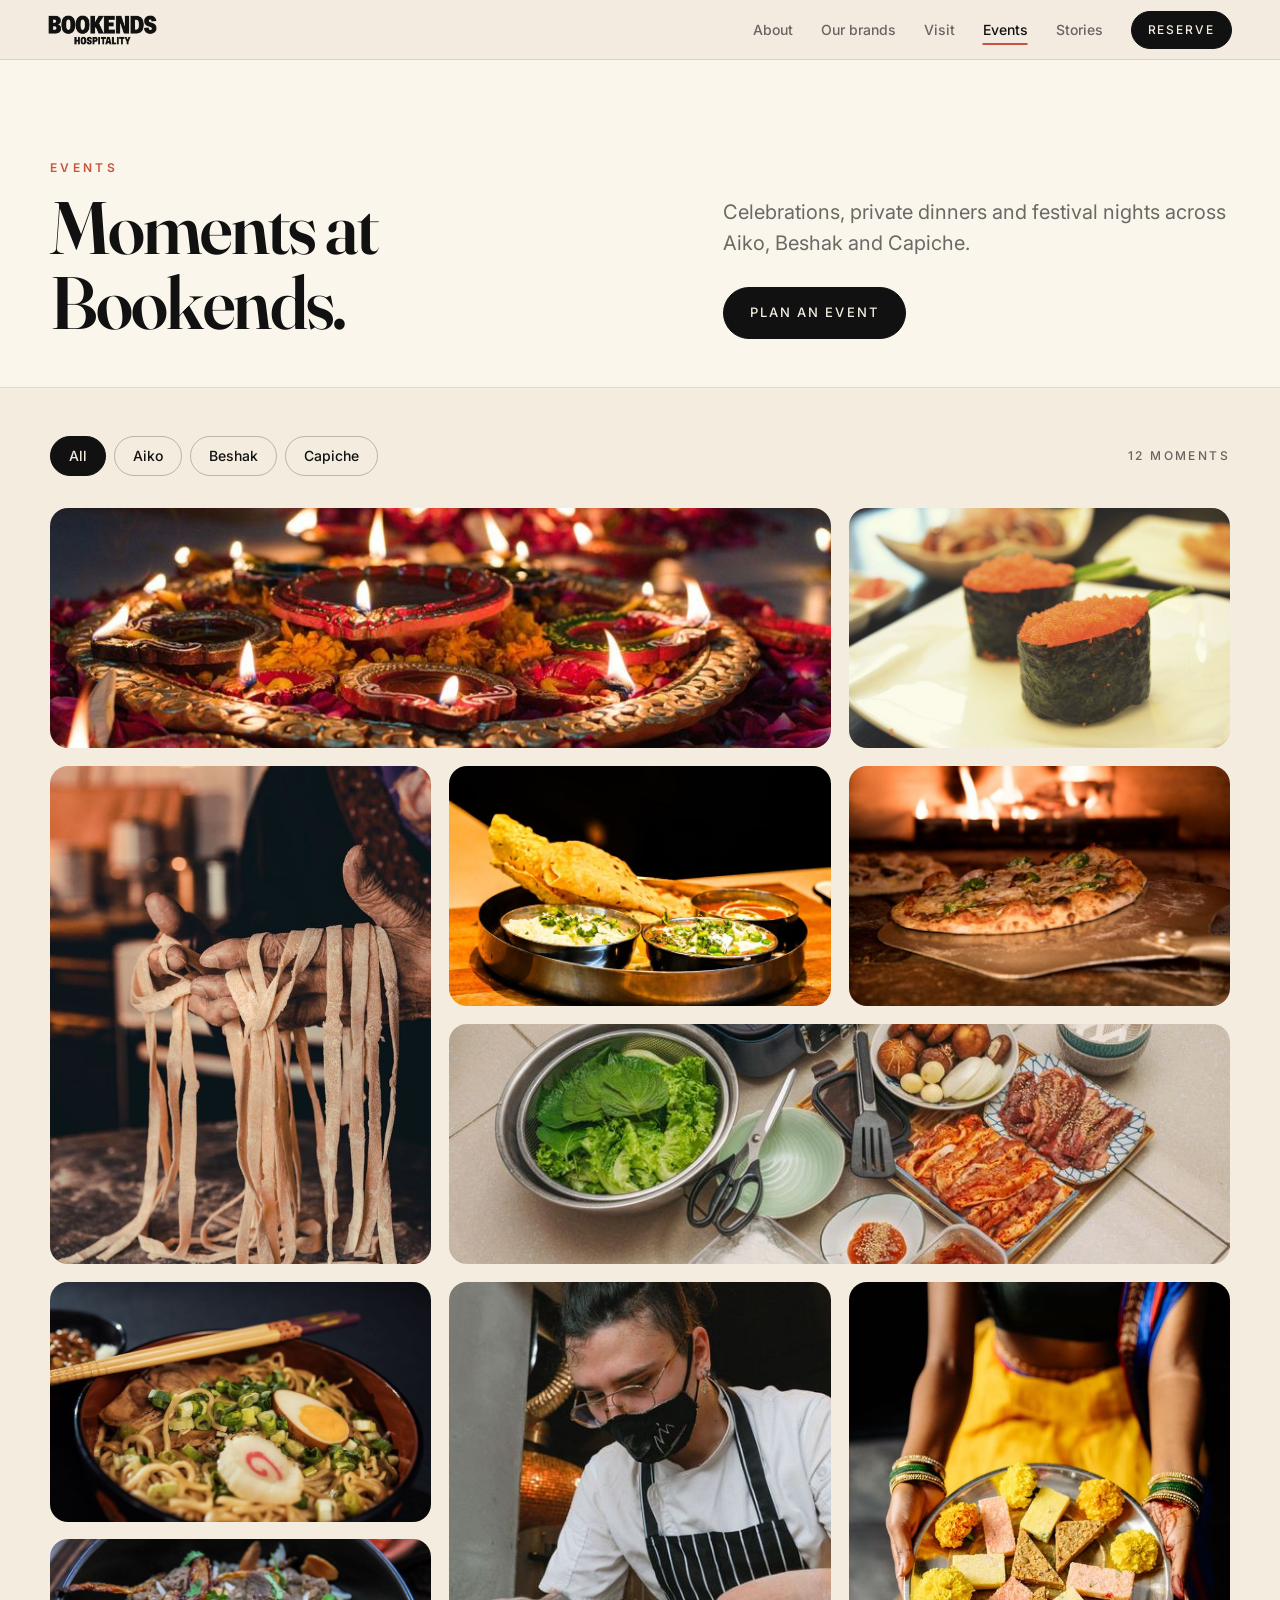
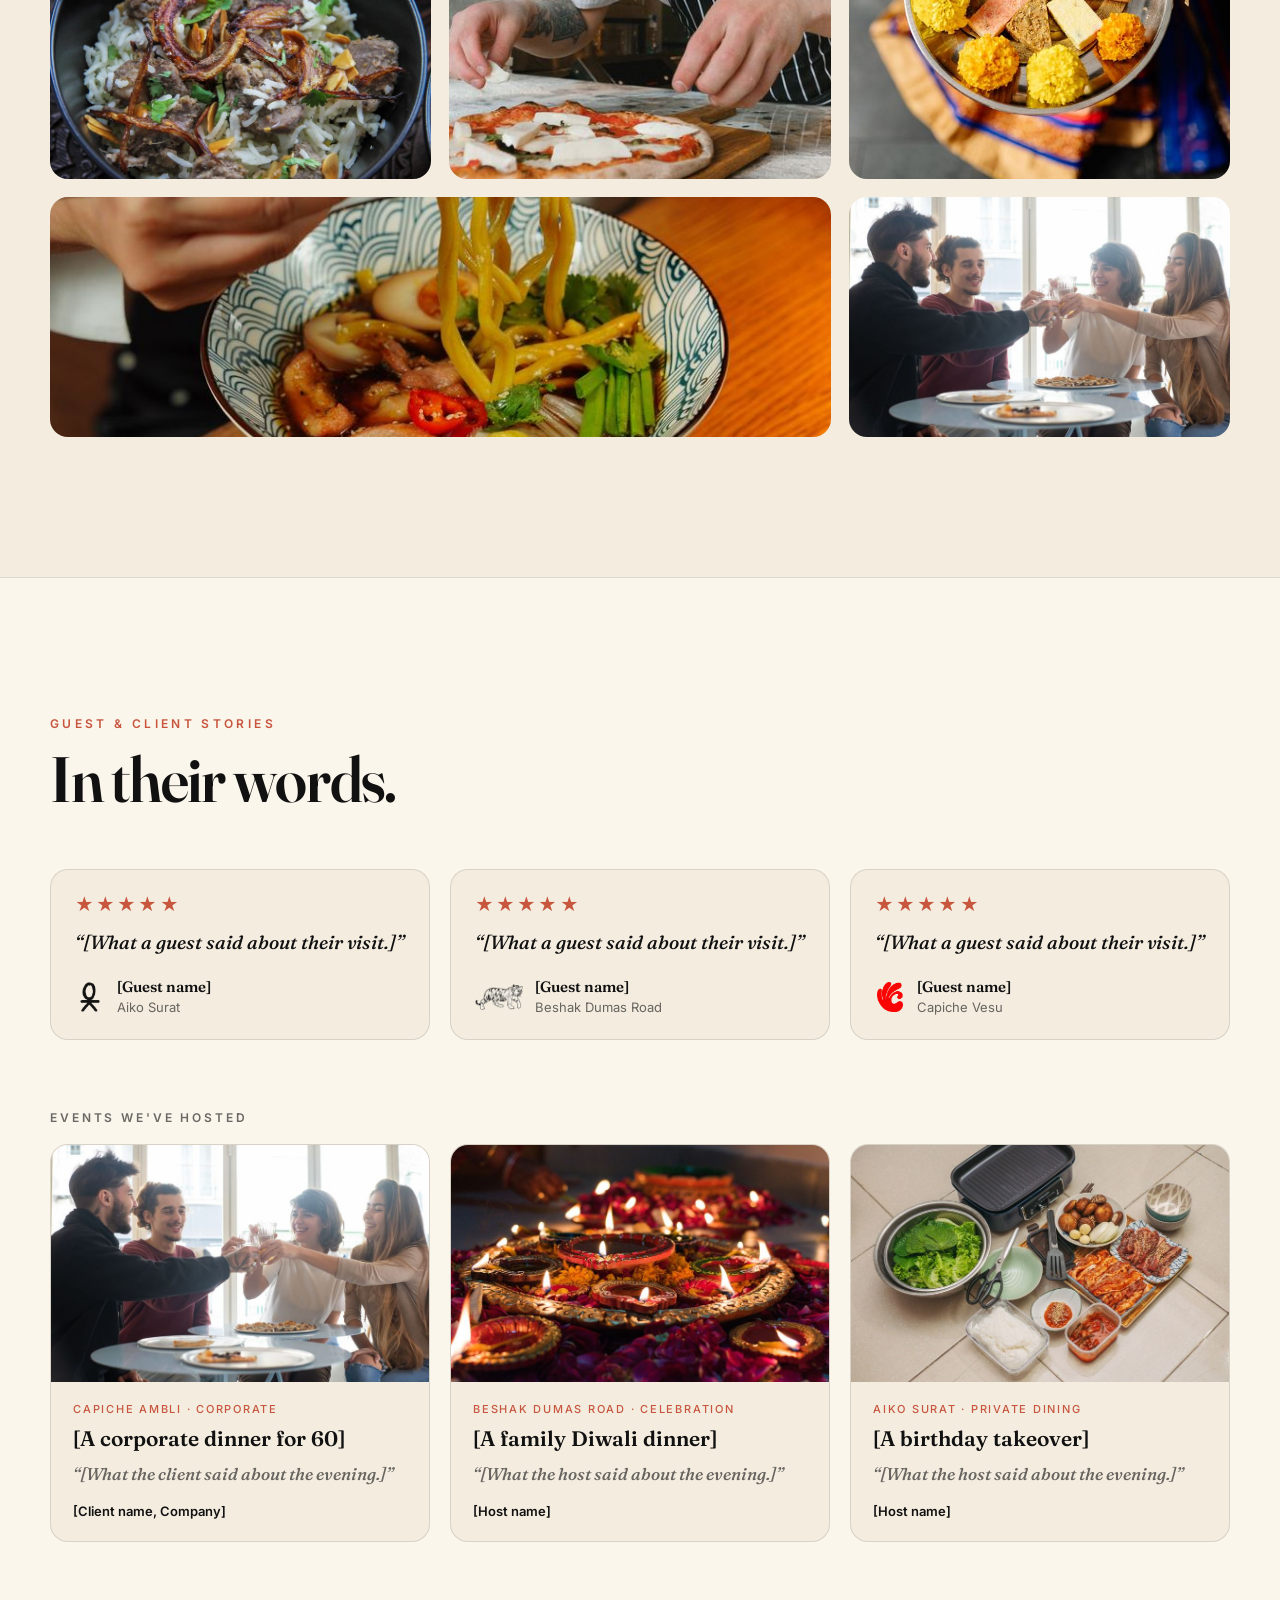
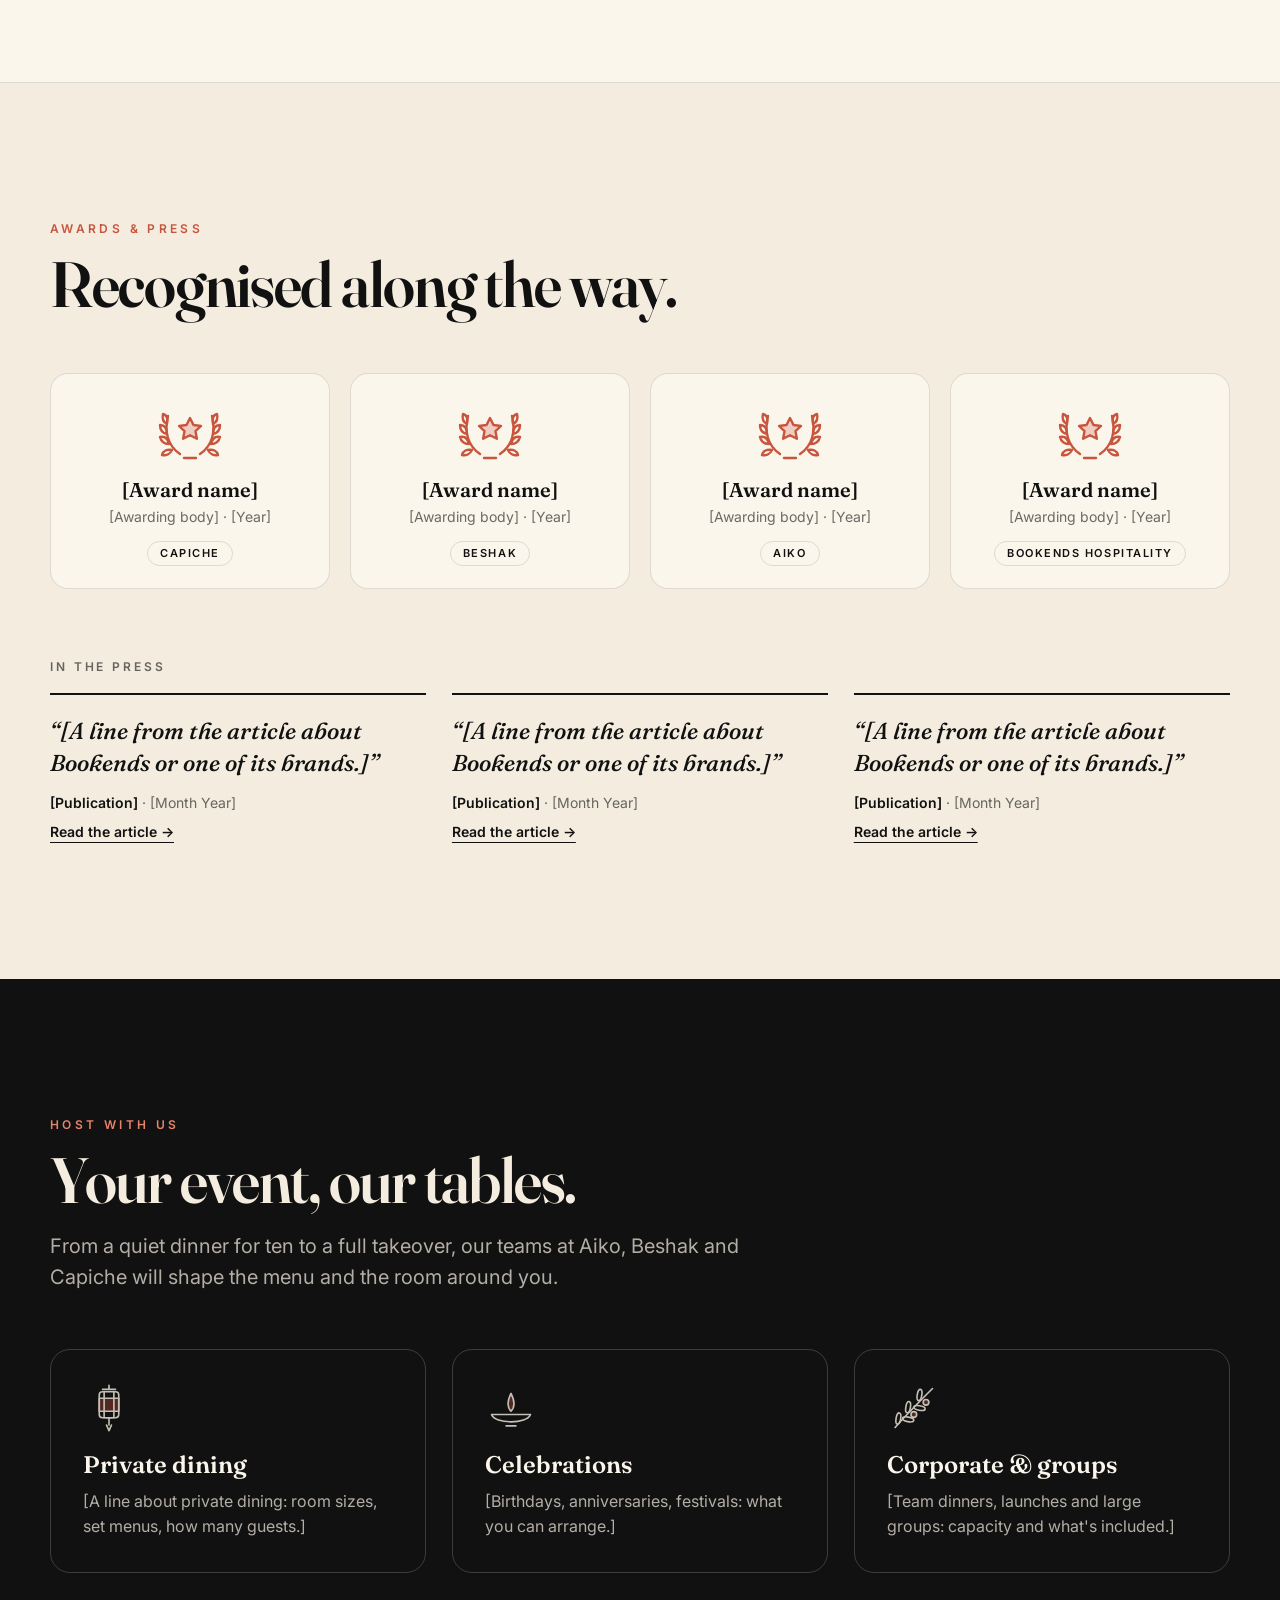
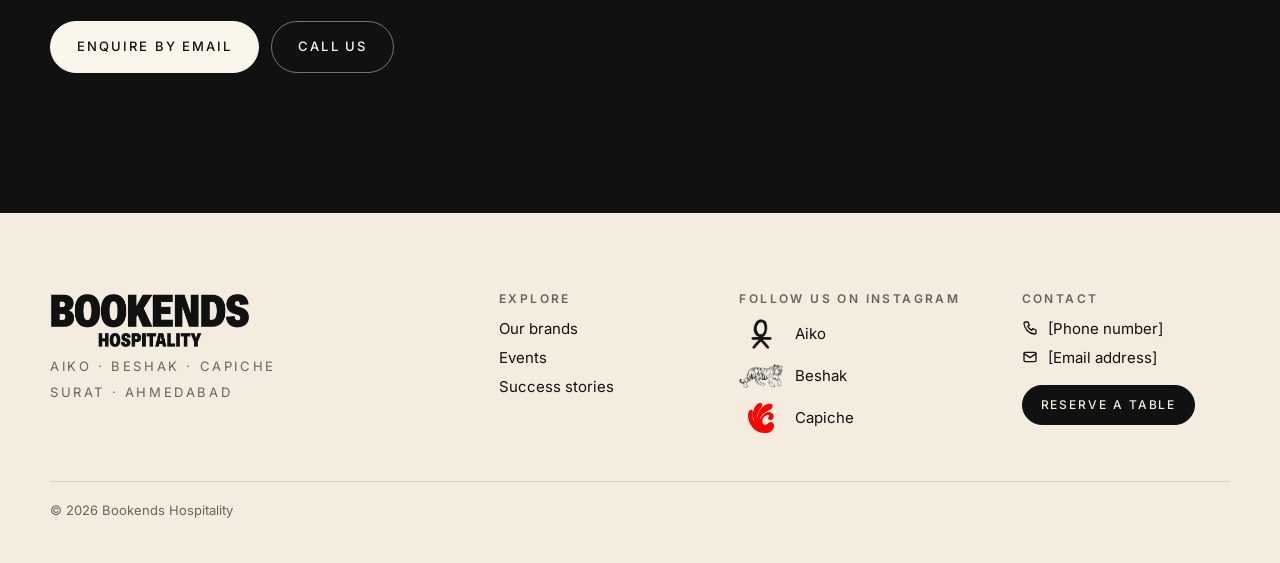
==== commit 6587d7a4: "Awards and guest & client stories move to the Events page; Stories drops its numbers Events now runs" ====
--- a/events.html
+++ b/events.html
@@ -27,7 +27,7 @@
     <nav class="site-header__nav" id="site-nav" aria-label="Main">
       <a href="index.html#about">About</a>
       <a href="index.html#brands">Our brands</a>
-      <a href="index.html#visit">Visit</a>
+      <a href="index.html#reserve">Visit</a>
       <a href="events.html" aria-current="page">Events</a>
       <a href="stories.html">Stories</a>
     </nav>
@@ -67,6 +67,117 @@
           <p class="gallery-count" id="gallery-count" aria-live="polite"></p>
         </div>
         <ul class="gallery" id="gallery"></ul>
+      </div>
+    </section>
+
+    <!-- guest & client stories (from the Success stories page) -->
+    <section class="section section--light" id="voices" aria-labelledby="voices-title">
+      <div class="wrap">
+        <p class="eyebrow reveal">Guest &amp; client stories</p>
+        <h2 class="h2 reveal" id="voices-title">In their words.</h2>
+
+        <div class="reviews">
+          <figure class="review reveal" style="--d: 0">
+            <p class="review__stars" aria-label="5 out of 5 stars">★★★★★</p>
+            <blockquote>“[What a guest said about their visit.]”</blockquote>
+            <figcaption><img src="assets/aiko.png" alt=""><span><b>[Guest name]</b>Aiko Surat</span></figcaption>
+          </figure>
+          <figure class="review reveal" style="--d: 1">
+            <p class="review__stars" aria-label="5 out of 5 stars">★★★★★</p>
+            <blockquote>“[What a guest said about their visit.]”</blockquote>
+            <figcaption><img class="is-wide" src="assets/tiger.png" alt=""><span><b>[Guest name]</b>Beshak Dumas Road</span></figcaption>
+          </figure>
+          <figure class="review reveal" style="--d: 2">
+            <p class="review__stars" aria-label="5 out of 5 stars">★★★★★</p>
+            <blockquote>“[What a guest said about their visit.]”</blockquote>
+            <figcaption><img src="assets/capiche.png" alt=""><span><b>[Guest name]</b>Capiche Vesu</span></figcaption>
+          </figure>
+        </div>
+
+        <h3 class="subhead reveal">Events we've hosted</h3>
+        <div class="cases">
+          <article class="case reveal" style="--d: 0">
+            <img class="case__photo" src="assets/events/capiche-aperitivo-sm.jpg" alt="" loading="lazy">
+            <div class="case__body">
+              <p class="case__tag">Capiche Ambli · Corporate</p>
+              <h4>[A corporate dinner for 60]</h4>
+              <blockquote>“[What the client said about the evening.]”</blockquote>
+              <p class="case__who">[Client name, Company]</p>
+            </div>
+          </article>
+          <article class="case reveal" style="--d: 1">
+            <img class="case__photo" src="assets/events/beshak-diwali-diyas-sm.jpg" alt="" loading="lazy">
+            <div class="case__body">
+              <p class="case__tag">Beshak Dumas Road · Celebration</p>
+              <h4>[A family Diwali dinner]</h4>
+              <blockquote>“[What the host said about the evening.]”</blockquote>
+              <p class="case__who">[Host name]</p>
+            </div>
+          </article>
+          <article class="case reveal" style="--d: 2">
+            <img class="case__photo" src="assets/events/aiko-korean-bbq-sm.jpg" alt="" loading="lazy">
+            <div class="case__body">
+              <p class="case__tag">Aiko Surat · Private dining</p>
+              <h4>[A birthday takeover]</h4>
+              <blockquote>“[What the host said about the evening.]”</blockquote>
+              <p class="case__who">[Host name]</p>
+            </div>
+          </article>
+        </div>
+      </div>
+    </section>
+
+    <!-- awards & press; the article links are set in js/home.js (press.*) -->
+    <section class="section" id="awards" aria-labelledby="awards-title">
+      <div class="wrap">
+        <p class="eyebrow reveal">Awards &amp; press</p>
+        <h2 class="h2 reveal" id="awards-title">Recognised along the way.</h2>
+
+        <ul class="awards">
+          <li class="award reveal" style="--d: 0">
+            <svg class="award__laurel" viewBox="0 0 64 64" aria-hidden="true"><use href="#laurel"/></svg>
+            <h3>[Award name]</h3>
+            <p>[Awarding body] · [Year]</p>
+            <span class="award__brand">Capiche</span>
+          </li>
+          <li class="award reveal" style="--d: 1">
+            <svg class="award__laurel" viewBox="0 0 64 64" aria-hidden="true"><use href="#laurel"/></svg>
+            <h3>[Award name]</h3>
+            <p>[Awarding body] · [Year]</p>
+            <span class="award__brand">Beshak</span>
+          </li>
+          <li class="award reveal" style="--d: 2">
+            <svg class="award__laurel" viewBox="0 0 64 64" aria-hidden="true"><use href="#laurel"/></svg>
+            <h3>[Award name]</h3>
+            <p>[Awarding body] · [Year]</p>
+            <span class="award__brand">Aiko</span>
+          </li>
+          <li class="award reveal" style="--d: 3">
+            <svg class="award__laurel" viewBox="0 0 64 64" aria-hidden="true"><use href="#laurel"/></svg>
+            <h3>[Award name]</h3>
+            <p>[Awarding body] · [Year]</p>
+            <span class="award__brand">Bookends Hospitality</span>
+          </li>
+        </ul>
+
+        <h3 class="subhead reveal">In the press</h3>
+        <div class="press">
+          <figure class="press__item reveal" style="--d: 0">
+            <blockquote>“[A line from the article about Bookends or one of its brands.]”</blockquote>
+            <figcaption><b>[Publication]</b> · [Month Year]</figcaption>
+            <a class="link-arrow" data-link="press.article1" href="#">Read the article →</a>
+          </figure>
+          <figure class="press__item reveal" style="--d: 1">
+            <blockquote>“[A line from the article about Bookends or one of its brands.]”</blockquote>
+            <figcaption><b>[Publication]</b> · [Month Year]</figcaption>
+            <a class="link-arrow" data-link="press.article2" href="#">Read the article →</a>
+          </figure>
+          <figure class="press__item reveal" style="--d: 2">
+            <blockquote>“[A line from the article about Bookends or one of its brands.]”</blockquote>
+            <figcaption><b>[Publication]</b> · [Month Year]</figcaption>
+            <a class="link-arrow" data-link="press.article3" href="#">Read the article →</a>
+          </figure>
+        </div>
       </div>
     </section>
 
@@ -159,6 +270,17 @@
     </div>
   </dialog>
 
+  <!-- the laurel used on the award cards -->
+  <svg width="0" height="0" style="position:absolute" aria-hidden="true">
+    <symbol id="laurel" viewBox="0 0 64 64" fill="none" stroke="currentColor" stroke-width="2.4" stroke-linecap="round" stroke-linejoin="round">
+      <path d="M22 54C10 46 6 32 10 16M42 54c12-8 16-22 12-38"/>
+      <path d="M11 44c-5 0-8-3-9-7 5-1 8 2 9 7zM9 34c-5-1-7-5-7-9 5 0 7 4 7 9zM9 24c-4-2-5-6-4-10 4 1 5 5 4 10zM14 50c-2 4-6 6-10 5 1-4 5-6 10-5z"/>
+      <path d="M53 44c5 0 8-3 9-7-5-1-8 2-9 7zM55 34c5-1 7-5 7-9-5 0-7 4-7 9zM55 24c4-2 5-6 4-10-4 1-5 5-4 10zM50 50c2 4 6 6 10 5-1-4-5-6-10-5z"/>
+      <path d="M32 18l3.5 7 7.5 1-5.5 5.2 1.4 7.6L32 35.2l-6.9 3.6 1.4-7.6L21 26l7.5-1z" fill="currentColor" fill-opacity=".25"/>
+      <path d="M26 58h12"/>
+    </symbol>
+  </svg>
+
   <script src="js/essence.js"></script>
   <script src="js/home.js"></script>
   <script src="js/events.js"></script>
--- a/css/home.css
+++ b/css/home.css
@@ -35,6 +35,14 @@
   background: var(--accent);
   border-color: var(--accent);
   color: var(--paper-light);
+}
+
+/* line icons (drawn with mask-image in currentColor) for the booking buttons and the footer */
+:root {
+  --icon-phone: url("data:image/svg+xml,%3Csvg xmlns='http://www.w3.org/2000/svg' viewBox='0 0 24 24' fill='none' stroke='%23000' stroke-width='2' stroke-linecap='round' stroke-linejoin='round'%3E%3Cpath d='M5 3h4l2 5-2.5 1.5a12 12 0 0 0 6 6L16 13l5 2v4a2 2 0 0 1-2 2A17 17 0 0 1 3 5a2 2 0 0 1 2-2z'/%3E%3C/svg%3E");
+  --icon-mail: url("data:image/svg+xml,%3Csvg xmlns='http://www.w3.org/2000/svg' viewBox='0 0 24 24' fill='none' stroke='%23000' stroke-width='2' stroke-linecap='round' stroke-linejoin='round'%3E%3Crect x='3' y='5' width='18' height='14' rx='2'/%3E%3Cpath d='m3 7 9 6 9-6'/%3E%3C/svg%3E");
+  --icon-book: url("data:image/svg+xml,%3Csvg xmlns='http://www.w3.org/2000/svg' viewBox='0 0 24 24' fill='none' stroke='%23000' stroke-width='2' stroke-linecap='round' stroke-linejoin='round'%3E%3Crect x='3' y='5' width='18' height='16' rx='2'/%3E%3Cpath d='M3 10h18M8 3v4M16 3v4M9 15l2 2 4-4'/%3E%3C/svg%3E");
+  --icon-instagram: url("data:image/svg+xml,%3Csvg xmlns='http://www.w3.org/2000/svg' viewBox='0 0 24 24' fill='none' stroke='%23000' stroke-width='2' stroke-linecap='round' stroke-linejoin='round'%3E%3Crect x='3' y='3' width='18' height='18' rx='5'/%3E%3Ccircle cx='12' cy='12' r='4'/%3E%3Cpath d='M17.5 6.5h.01'/%3E%3C/svg%3E");
 }
 
 /* links still waiting for their real URL (set in js/home.js) */
@@ -358,12 +366,14 @@
 
 /* --- hero: the first view after the intro ------------------------------------ */
 
+/* the whole hero, down to the three brands under the buttons, fits one screen under the header:
+   its type and gaps follow the screen's height as well as its width (a laptop is wide but short) */
 .hero {
   display: flex;
   align-items: center;
   min-height: calc(100vh - var(--header-h));
   min-height: calc(100svh - var(--header-h));
-  padding-block: clamp(64px, 8vw, 110px);
+  padding-block: clamp(36px, min(8vw, 7svh), 110px);
   overflow: hidden;
   scroll-margin-top: var(--header-h);
   background: var(--paper-light);
@@ -382,7 +392,7 @@
   font-family: var(--font-display);
   font-weight: 600;
   font-variation-settings: 'opsz' 144;
-  font-size: clamp(42px, 5.8vw, 88px);
+  font-size: clamp(42px, min(5.8vw, 9.4svh), 88px);
   line-height: 1;
   letter-spacing: -.025em;
   text-wrap: balance;
@@ -394,7 +404,7 @@
   display: flex;
   flex-wrap: wrap;
   gap: 12px;
-  margin-top: clamp(28px, 3.4vw, 40px);
+  margin-top: clamp(22px, min(3.4vw, 3.6svh), 40px);
 }
 
 .btn--lg {
@@ -407,8 +417,8 @@
   display: flex;
   flex-wrap: wrap;
   gap: clamp(16px, 2.6vw, 32px);
-  margin: clamp(36px, 4.5vw, 56px) 0 0;
-  padding: clamp(20px, 2.4vw, 28px) 0 0;
+  margin: clamp(24px, min(4.5vw, 4.4svh), 56px) 0 0;
+  padding: clamp(16px, min(2.4vw, 2.6svh), 28px) 0 0;
   list-style: none;
   border-top: 1px solid var(--line);
 }
@@ -628,27 +638,103 @@
   color: var(--ink-soft);
 }
 
-/* --- locations & hours: outlets by city ------------------------------------- */
-
-.city { margin-top: clamp(40px, 6vw, 64px); }
-
-.city + .city { margin-top: clamp(36px, 5vw, 56px); }
-
-.city__name {
-  display: flex;
-  align-items: baseline;
+/* --- locations & reservations: each brand's outlets -------------------------- */
+
+/* the three brands in a row; the one picked (light) points down at its outlets */
+.brand-tabs {
+  display: grid;
+  grid-template-columns: repeat(3, minmax(0, 1fr));
   gap: 12px;
-  margin: 0 0 18px;
-  padding-bottom: 14px;
-  font: 600 clamp(26px, 3vw, 34px)/1 var(--font-display);
-  border-bottom: 2px solid var(--ink);
-}
-
-.city__name span {
-  font: 500 12px/1 var(--font-ui);
-  letter-spacing: .2em;
+  margin: clamp(32px, 5vw, 48px) 0 26px;
+}
+
+.brand-tab {
+  position: relative;
+  display: flex;
+  align-items: center;
+  gap: 14px;
+  padding: 14px 16px;
+  color: var(--paper);
+  text-align: left;
+  background: transparent;
+  border: 1px solid rgba(243, 236, 223, .25);
+  border-radius: 18px;
+  cursor: pointer;
+  transition: background-color .2s, border-color .2s, color .2s;
+}
+
+.brand-tab:hover { border-color: rgba(243, 236, 223, .6); }
+
+.brand-tab[aria-selected="true"] {
+  color: var(--ink);
+  background: var(--paper-light);
+  border-color: var(--paper-light);
+}
+
+.brand-tab[aria-selected="true"]::after {
+  content: '';
+  position: absolute;
+  left: 50%;
+  bottom: -7px;
+  width: 14px;
+  height: 14px;
+  background: inherit;
+  border-radius: 3px;
+  transform: translateX(-50%) rotate(45deg);
+}
+
+.brand-tab:focus-visible {
+  outline: 2px solid var(--accent-on-dark);
+  outline-offset: 3px;
+}
+
+/* the logo on a light tile, so it shows on the dark band too */
+.brand-tab img {
+  flex: none;
+  width: 52px;
+  height: 52px;
+  padding: 7px;
+  object-fit: contain;
+  background: var(--paper-light);
+  border-radius: 14px;
+}
+
+.brand-tab img.is-wide { width: 72px; }
+
+.brand-tab[aria-selected="true"] img { background: var(--paper); }
+
+.brand-tab b {
+  display: block;
+  font: 600 22px/1.1 var(--font-display);
+}
+
+.brand-tab em {
+  display: block;
+  margin-top: 3px;
+  font: italic 500 14px/1.1 var(--font-display);
+  color: var(--accent-on-dark);
+}
+
+.brand-tab[aria-selected="true"] em { color: var(--accent); }
+
+.brand-tab small {
+  display: block;
+  margin-top: 6px;
+  font: 500 11px/1 var(--font-ui);
+  letter-spacing: .16em;
   text-transform: uppercase;
-  color: var(--ink-soft);
+  opacity: .65;
+}
+
+/* and under its outlets, the brand's Instagram */
+.outlet-group__dm {
+  display: flex;
+  flex-wrap: wrap;
+  align-items: center;
+  gap: 10px 14px;
+  margin: 20px 0 0;
+  font-size: 15px;
+  color: rgba(243, 236, 223, .72);
 }
 
 .outlets {
@@ -661,32 +747,10 @@
   display: flex;
   flex-direction: column;
   padding: 20px;
+  color: var(--ink);                 /* a light card on the dark band */
   background: var(--paper-light);
   border: 1px solid var(--line);
   border-radius: 18px;
-}
-
-.outlet__brand {
-  display: flex;
-  align-items: center;
-  gap: 8px;
-  margin: 0 0 12px;
-  font-size: 13px;
-}
-
-.outlet__brand img {
-  width: 26px;
-  height: 26px;
-  object-fit: contain;
-}
-
-.outlet__brand img.is-wide { width: 44px; }
-
-.outlet__brand b { font: 600 15px/1 var(--font-display); }
-
-.outlet__brand span {
-  font: italic 500 13px/1 var(--font-display);
-  color: var(--accent);
 }
 
 .outlet__name {
@@ -695,11 +759,16 @@
   letter-spacing: -.01em;
 }
 
+/* always two lines (the street, then the area, city and PIN): a line too long for a narrow card
+   ends in an ellipsis rather than wrapping */
 .outlet__address {
   margin: 0 0 10px;
+  overflow: hidden;
   font-style: normal;
   font-size: 14px;
   line-height: 1.55;
+  white-space: nowrap;
+  text-overflow: ellipsis;
   color: var(--ink-soft);
 }
 
@@ -718,11 +787,14 @@
 .outlet__phone { margin: 0 0 16px; font-size: 14px; }
 .outlet__phone a { color: var(--ink); text-decoration: none; }
 
-.outlet__links {
-  display: flex;
-  flex-wrap: wrap;
-  gap: 10px 18px;
-  margin: auto 0 0;
+.outlet__map { margin: -2px 0 12px; }
+
+/* booking at this outlet: online (TableCheck) and Call, side by side */
+.outlet__book {
+  display: grid;
+  grid-template-columns: minmax(0, 1fr) auto;
+  gap: 8px;
+  margin-top: auto;
 }
 
 .link-arrow {
@@ -733,7 +805,7 @@
 
 .link-arrow:hover { color: var(--accent); }
 
-/* --- reservations (dark band) ------------------------------------------------ */
+/* --- dark band (locations & reservations) ------------------------------------ */
 
 .section--dark {
   background: var(--ink);
@@ -743,81 +815,62 @@
 .section--dark .eyebrow { color: var(--accent-on-dark); }
 .section--dark .lede { color: rgba(243, 236, 223, .72); }
 
-.reserve {
-  display: grid;
-  grid-template-columns: 1fr 1fr 1.5fr;
-  gap: 16px;
-  margin-top: clamp(36px, 5vw, 56px);
-}
-
-.reserve__brand {
-  display: flex;
-  flex-direction: column;
-  gap: 18px;
-  padding: 20px;
-  color: var(--ink);
-  background: var(--paper-light);
-  border-radius: 18px;
-}
-
-.reserve__head {
-  display: flex;
+/* the brand's Instagram sits on the band itself, so it's drawn light */
+.section--dark .outlet-group__ig {
+  color: var(--paper);
+  border-color: rgba(243, 236, 223, .4);
+}
+
+/* the booking buttons: Book online and Call in each outlet card, Instagram under each brand's */
+.reserve__btn {
+  display: inline-flex;
   align-items: center;
-  gap: 14px;
-}
-
-.reserve__logo {
-  width: 64px;
-  height: 48px;
-  object-fit: contain;
-}
-
-.reserve__name {
-  display: block;
-  font: 600 22px/1.1 var(--font-display);
-}
-
-.reserve__cuisine {
-  display: block;
-  margin-top: 4px;
-  font: italic 500 14px/1 var(--font-display);
-  color: var(--accent);
-}
-
-.reserve__outlets {
-  display: flex;
-  flex-wrap: wrap;
-  gap: 8px;
-  margin-top: auto;
-}
-
-.reserve__pill {
-  display: inline-flex;
-  flex-direction: column;
   justify-content: center;
-  gap: 3px;
-  min-height: 44px;
-  padding: 8px 16px;
-  font: 600 13px/1.1 var(--font-ui);
+  gap: 7px;
+  min-height: 40px;
+  padding: 0 14px;
+  font: 600 13px/1 var(--font-ui);
+  white-space: nowrap;
+  text-decoration: none;
+  border: 1px solid rgba(17, 17, 17, .3);
+  border-radius: 999px;
+  transition: background-color .2s, border-color .2s, color .2s;
+}
+
+.reserve__btn::before {
+  content: '';
+  flex: none;
+  width: 15px;
+  height: 15px;
+  background: currentColor;
+  -webkit-mask: var(--icon) center / contain no-repeat;
+  mask: var(--icon) center / contain no-repeat;
+}
+
+.reserve__btn--book,
+.reserve__btn--dm {
+  --icon: var(--icon-book);
   color: var(--paper);
-  text-decoration: none;
   background: var(--ink);
-  border-radius: 14px;
-  transition: background-color .2s, transform .2s;
-}
-
-.reserve__pill small {
-  font: 500 11px/1 var(--font-ui);
-  letter-spacing: .06em;
-  color: rgba(243, 236, 223, .7);
-}
-
-.reserve__pill:hover {
+  border-color: var(--ink);
+}
+
+/* an outlet that books on Instagram rather than TableCheck (Beshak) */
+.reserve__btn--dm { --icon: var(--icon-instagram); }
+
+.reserve__btn--call,
+.reserve__btn--ig { color: var(--ink); }
+
+.reserve__btn--call { --icon: var(--icon-phone); }
+.reserve__btn--ig { --icon: var(--icon-instagram); }
+
+.reserve__btn:hover {
+  color: var(--paper);
   background: var(--accent);
-  transform: translateY(-2px);
-}
-
-.reserve__pill:focus-visible {
+  border-color: var(--accent);
+}
+
+.reserve__btn:focus-visible {
   outline: 2px solid var(--accent);
   outline-offset: 3px;
 }
@@ -917,8 +970,8 @@
   mask: var(--icon) center / contain no-repeat;
 }
 
-.footer__phone { --icon: url("data:image/svg+xml,%3Csvg xmlns='http://www.w3.org/2000/svg' viewBox='0 0 24 24' fill='none' stroke='%23000' stroke-width='2' stroke-linecap='round' stroke-linejoin='round'%3E%3Cpath d='M5 3h4l2 5-2.5 1.5a12 12 0 0 0 6 6L16 13l5 2v4a2 2 0 0 1-2 2A17 17 0 0 1 3 5a2 2 0 0 1 2-2z'/%3E%3C/svg%3E"); }
-.footer__email { --icon: url("data:image/svg+xml,%3Csvg xmlns='http://www.w3.org/2000/svg' viewBox='0 0 24 24' fill='none' stroke='%23000' stroke-width='2' stroke-linecap='round' stroke-linejoin='round'%3E%3Crect x='3' y='5' width='18' height='14' rx='2'/%3E%3Cpath d='m3 7 9 6 9-6'/%3E%3C/svg%3E"); }
+.footer__phone { --icon: var(--icon-phone); }
+.footer__email { --icon: var(--icon-mail); }
 
 .footer__col .footer__reserve {
   display: inline-flex;
@@ -941,13 +994,10 @@
   gap: 8px 24px;
 }
 
-.footer__credit a { color: inherit; text-underline-offset: 3px; }
-
 /* --- small screens ----------------------------------------------------------- */
 
 @media (max-width: 900px) {
-  .cards,
-  .reserve { grid-template-columns: 1fr; }
+  .cards { grid-template-columns: 1fr; }
 
   .outlets { grid-template-columns: repeat(2, minmax(0, 1fr)); }
 
@@ -955,6 +1005,26 @@
 
   .footer { grid-template-columns: repeat(3, minmax(0, 1fr)); }
   .footer__brand { grid-column: 1 / -1; }
+}
+
+/* phones: the three brands still in one row, each its logo over its name */
+@media (max-width: 600px) {
+  .brand-tabs { gap: 8px; }
+
+  .brand-tab {
+    flex-direction: column;
+    gap: 8px;
+    padding: 12px 4px 11px;
+    text-align: center;
+  }
+
+  .brand-tab img { width: 44px; height: 44px; padding: 6px; border-radius: 12px; }
+  .brand-tab img.is-wide { width: 60px; }
+  .brand-tab b { font-size: 17px; }
+  .brand-tab em { font-size: 12px; }
+  .brand-tab small { margin-top: 5px; font-size: 9.5px; letter-spacing: .1em; }
+
+  .outlet-group__dm { font-size: 14px; }
 }
 
 /* phones: the footer centred, one thing under another: the logo, the Instagram cards, how to
--- a/css/events.css
+++ b/css/events.css
@@ -357,10 +357,223 @@
   .tile__btn img { transition: none; }
 }
 
+/* section subheads: "Events we've hosted", "In the press" */
+.subhead {
+  margin: clamp(48px, 6vw, 72px) 0 20px;
+  font: 600 12px/1 var(--font-ui);
+  letter-spacing: .24em;
+  text-transform: uppercase;
+  color: var(--ink-soft);
+}
+
+/* --- awards & press -------------------------------------------------------------- */
+
+.awards {
+  display: grid;
+  grid-template-columns: repeat(4, minmax(0, 1fr));
+  gap: clamp(12px, 1.6vw, 20px);
+  margin: clamp(36px, 5vw, 56px) 0 0;
+  padding: 0;
+  list-style: none;
+}
+
+.award {
+  display: flex;
+  flex-direction: column;
+  align-items: center;
+  padding: 26px 20px 22px;
+  text-align: center;
+  background: var(--paper-light);
+  border: 1px solid var(--line);
+  border-radius: 18px;
+}
+
+.award__laurel {
+  width: 64px;
+  height: 64px;
+  margin-bottom: 14px;
+  color: var(--accent);
+}
+
+.award h3 {
+  margin: 0 0 6px;
+  font: 600 20px/1.2 var(--font-display);
+}
+
+.award p {
+  margin: 0 0 16px;
+  font-size: 14px;
+  color: var(--ink-soft);
+}
+
+.award__brand {
+  margin-top: auto;
+  padding: 6px 12px;
+  font: 600 11px/1 var(--font-ui);
+  letter-spacing: .14em;
+  text-transform: uppercase;
+  border: 1px solid var(--line);
+  border-radius: 999px;
+}
+
+.press {
+  display: grid;
+  grid-template-columns: repeat(3, minmax(0, 1fr));
+  gap: clamp(16px, 2vw, 28px);
+}
+
+.press__item {
+  display: flex;
+  flex-direction: column;
+  gap: 14px;
+  margin: 0;
+  padding-top: 20px;
+  border-top: 2px solid var(--ink);
+}
+
+.press__item blockquote {
+  margin: 0;
+  font: italic 500 clamp(19px, 1.9vw, 23px)/1.4 var(--font-display);
+}
+
+.press__item figcaption {
+  font-size: 14px;
+  color: var(--ink-soft);
+}
+
+.press__item figcaption b { color: var(--ink); font-weight: 600; }
+
+.press__item .link-arrow { margin-top: auto; }
+
+/* --- guest & client stories ------------------------------------------------------- */
+
+.reviews {
+  display: grid;
+  grid-template-columns: repeat(3, minmax(0, 1fr));
+  gap: clamp(12px, 1.6vw, 20px);
+  margin-top: clamp(36px, 5vw, 56px);
+}
+
+.review {
+  display: flex;
+  flex-direction: column;
+  gap: 14px;
+  margin: 0;
+  padding: 24px;
+  background: var(--paper);
+  border: 1px solid var(--line);
+  border-radius: 18px;
+}
+
+.review__stars {
+  margin: 0;
+  font-size: 18px;
+  letter-spacing: .12em;
+  color: var(--accent);
+}
+
+.review blockquote {
+  margin: 0;
+  font: italic 500 19px/1.45 var(--font-display);
+}
+
+.review figcaption {
+  display: flex;
+  align-items: center;
+  gap: 12px;
+  margin-top: auto;
+  padding-top: 8px;
+}
+
+.review figcaption img {
+  width: 30px;
+  height: 30px;
+  object-fit: contain;
+}
+
+.review figcaption img.is-wide { width: 48px; }
+
+.review figcaption span {
+  display: grid;
+  gap: 3px;
+  font-size: 13px;
+  color: var(--ink-soft);
+}
+
+.review figcaption b {
+  font: 600 15px/1.2 var(--font-display);
+  color: var(--ink);
+}
+
+.cases {
+  display: grid;
+  grid-template-columns: repeat(3, minmax(0, 1fr));
+  gap: clamp(12px, 1.6vw, 20px);
+}
+
+.case {
+  overflow: hidden;
+  display: flex;
+  flex-direction: column;
+  background: var(--paper);
+  border: 1px solid var(--line);
+  border-radius: 18px;
+}
+
+.case__photo {
+  display: block;
+  width: 100%;
+  aspect-ratio: 16 / 10;
+  object-fit: cover;
+}
+
+.case__body {
+  display: flex;
+  flex: 1;
+  flex-direction: column;
+  gap: 10px;
+  padding: 20px 22px 22px;
+}
+
+.case__tag {
+  margin: 0;
+  font: 500 11px/1.3 var(--font-ui);
+  letter-spacing: .16em;
+  text-transform: uppercase;
+  color: var(--accent);
+}
+
+.case h4 {
+  margin: 0;
+  font: 600 21px/1.2 var(--font-display);
+}
+
+.case blockquote {
+  margin: 0;
+  font: italic 500 17px/1.5 var(--font-display);
+  color: var(--ink-soft);
+}
+
+.case__who {
+  margin: auto 0 0;
+  padding-top: 6px;
+  font-size: 13px;
+  font-weight: 600;
+}
+
 /* --- small screens ------------------------------------------------------------ */
 
 @media (max-width: 900px) {
   .host { grid-template-columns: 1fr; }
+
+  .awards { grid-template-columns: repeat(2, minmax(0, 1fr)); }
+
+  .press,
+  .reviews,
+  .cases { grid-template-columns: 1fr; }
+
+  .case { display: grid; grid-template-columns: 38% 1fr; }
+  .case__photo { height: 100%; aspect-ratio: auto; }
 }
 
 @media (max-width: 600px) {
@@ -372,4 +585,11 @@
   .ph { padding-bottom: 48px; gap: 8px; }
   .ph__label { font-size: 9px; }
   .tile__cap b { font-size: 15px; }
-}
+
+  .case { display: flex; }
+  .case__photo { height: auto; aspect-ratio: 16 / 10; }
+}
+
+@media (max-width: 420px) {
+  .awards { grid-template-columns: 1fr; }
+}
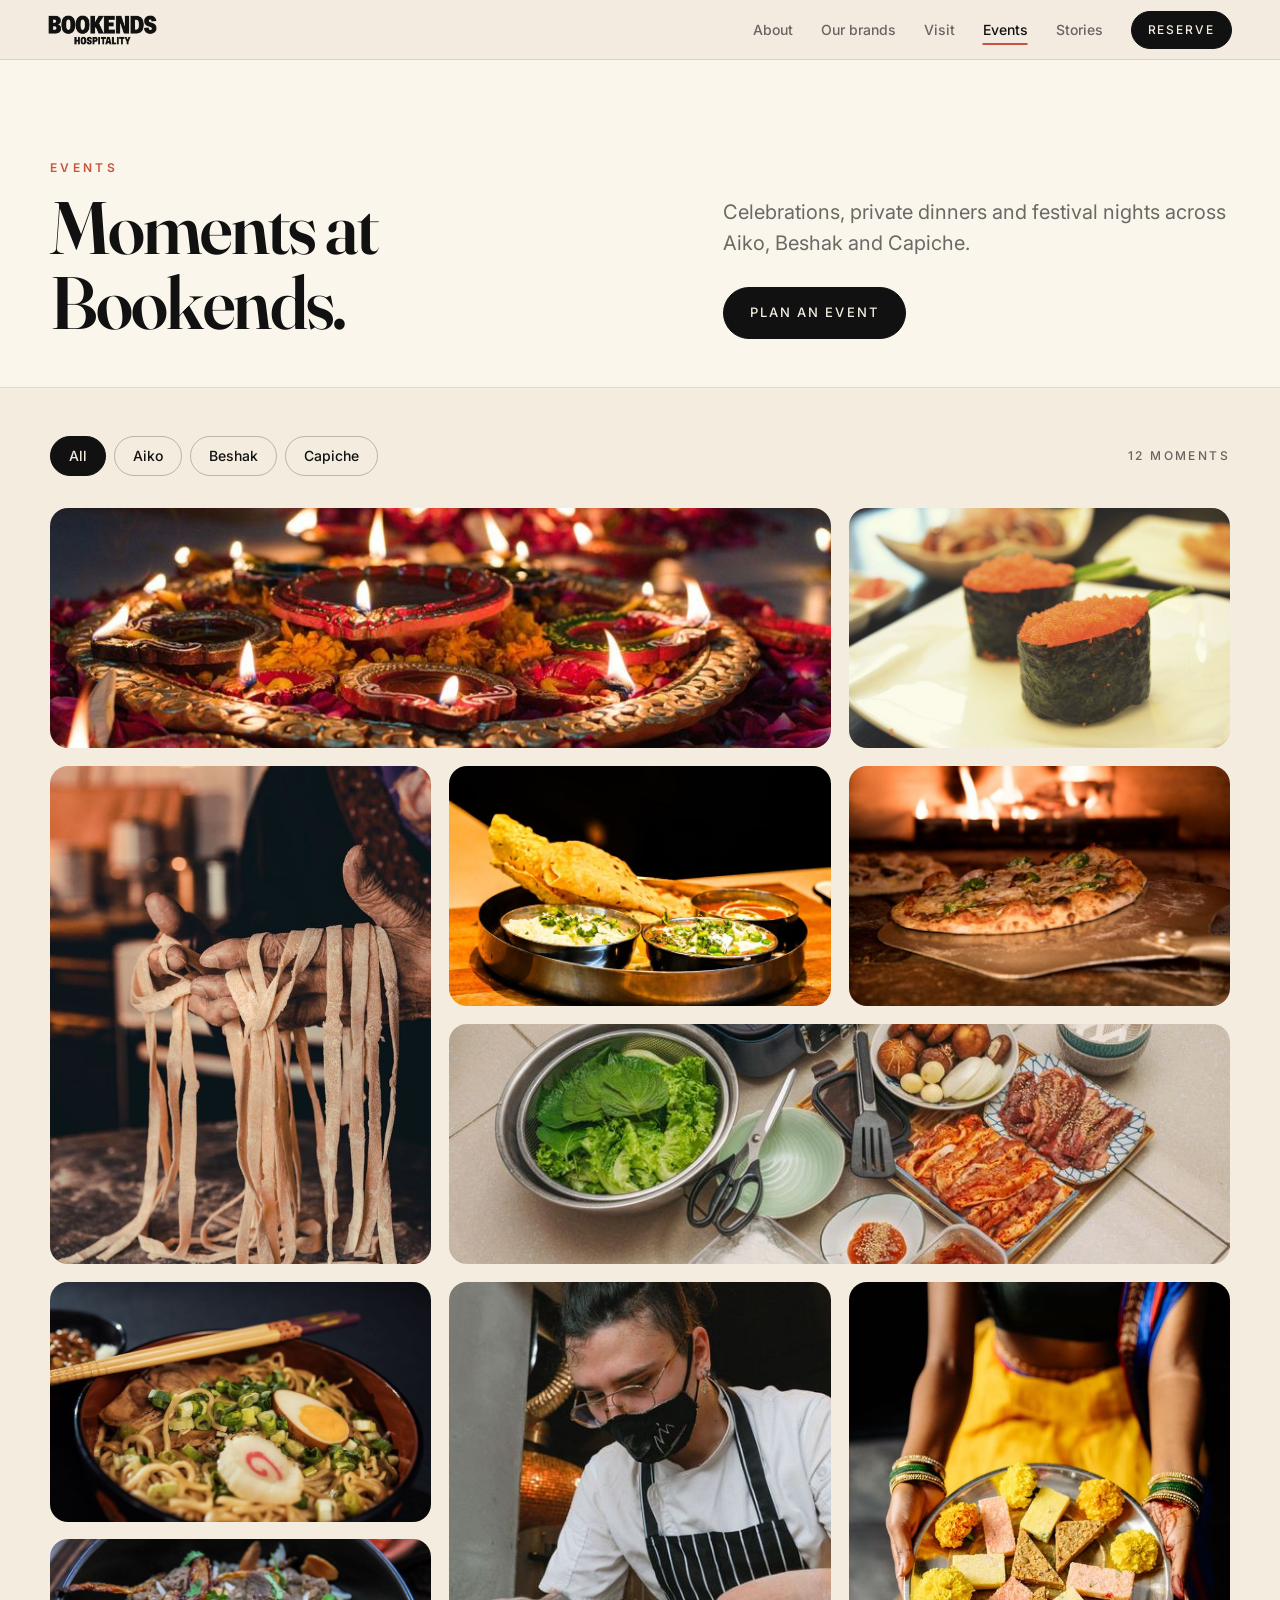
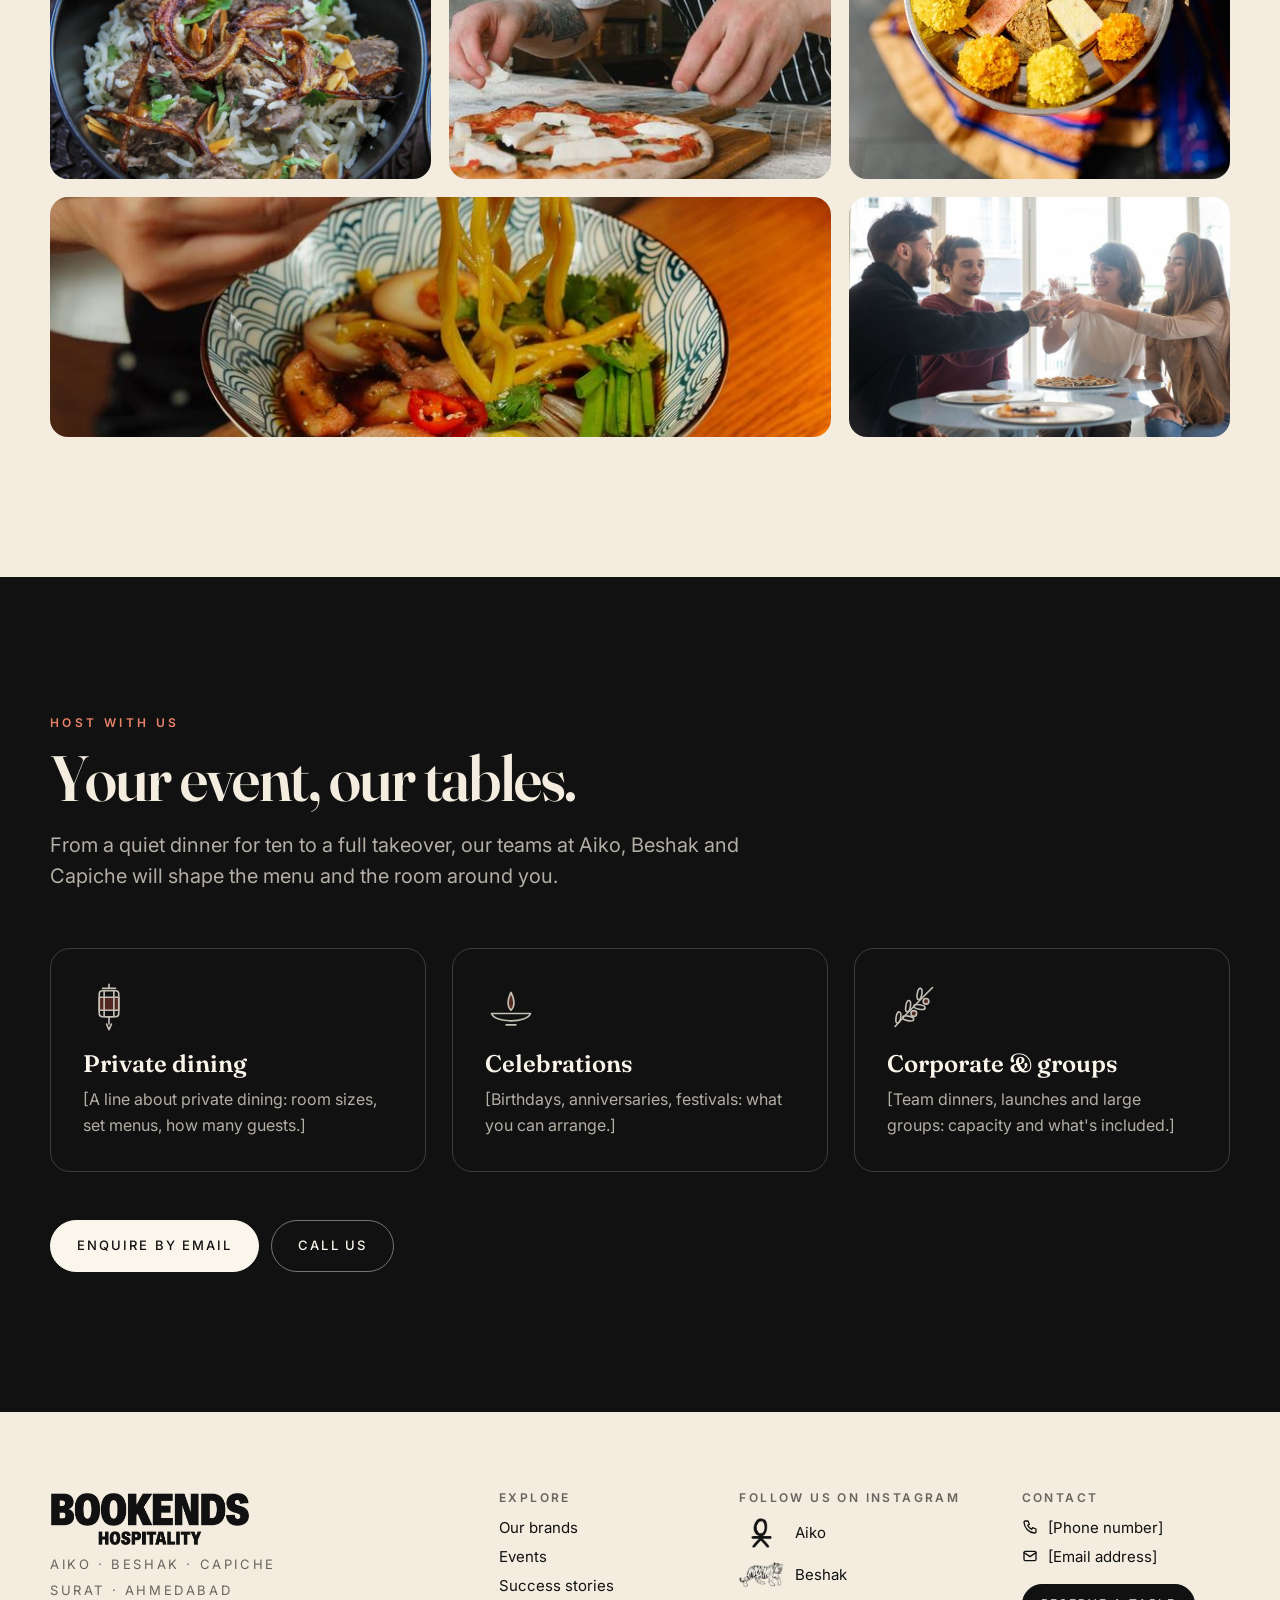
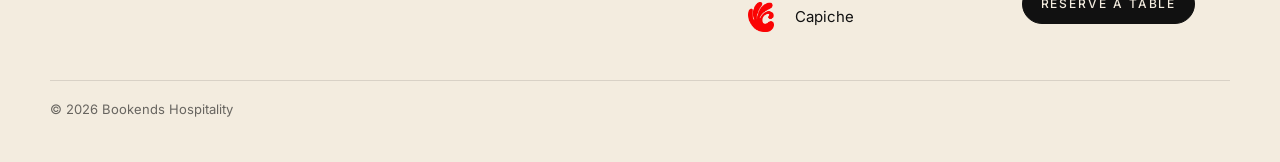
==== commit 0c937c69: "new vfd" ====
--- a/events.html
+++ b/events.html
@@ -70,8 +70,9 @@
       </div>
     </section>
 
-    <!-- guest & client stories (from the Success stories page) -->
-    <section class="section section--light" id="voices" aria-labelledby="voices-title">
+    <!-- guest & client stories (from the Success stories page): hidden until the [bracketed] reviews and
+         event stories are filled in with real ones; remove `hidden` to show it -->
+    <section class="section section--light" id="voices" aria-labelledby="voices-title" hidden>
       <div class="wrap">
         <p class="eyebrow reveal">Guest &amp; client stories</p>
         <h2 class="h2 reveal" id="voices-title">In their words.</h2>
@@ -127,8 +128,9 @@
       </div>
     </section>
 
-    <!-- awards & press; the article links are set in js/home.js (press.*) -->
-    <section class="section" id="awards" aria-labelledby="awards-title">
+    <!-- awards & press; the article links are set in js/home.js (press.*). Hidden until the [bracketed]
+         awards and articles are filled in with real ones; remove `hidden` to show it -->
+    <section class="section" id="awards" aria-labelledby="awards-title" hidden>
       <div class="wrap">
         <p class="eyebrow reveal">Awards &amp; press</p>
         <h2 class="h2 reveal" id="awards-title">Recognised along the way.</h2>
